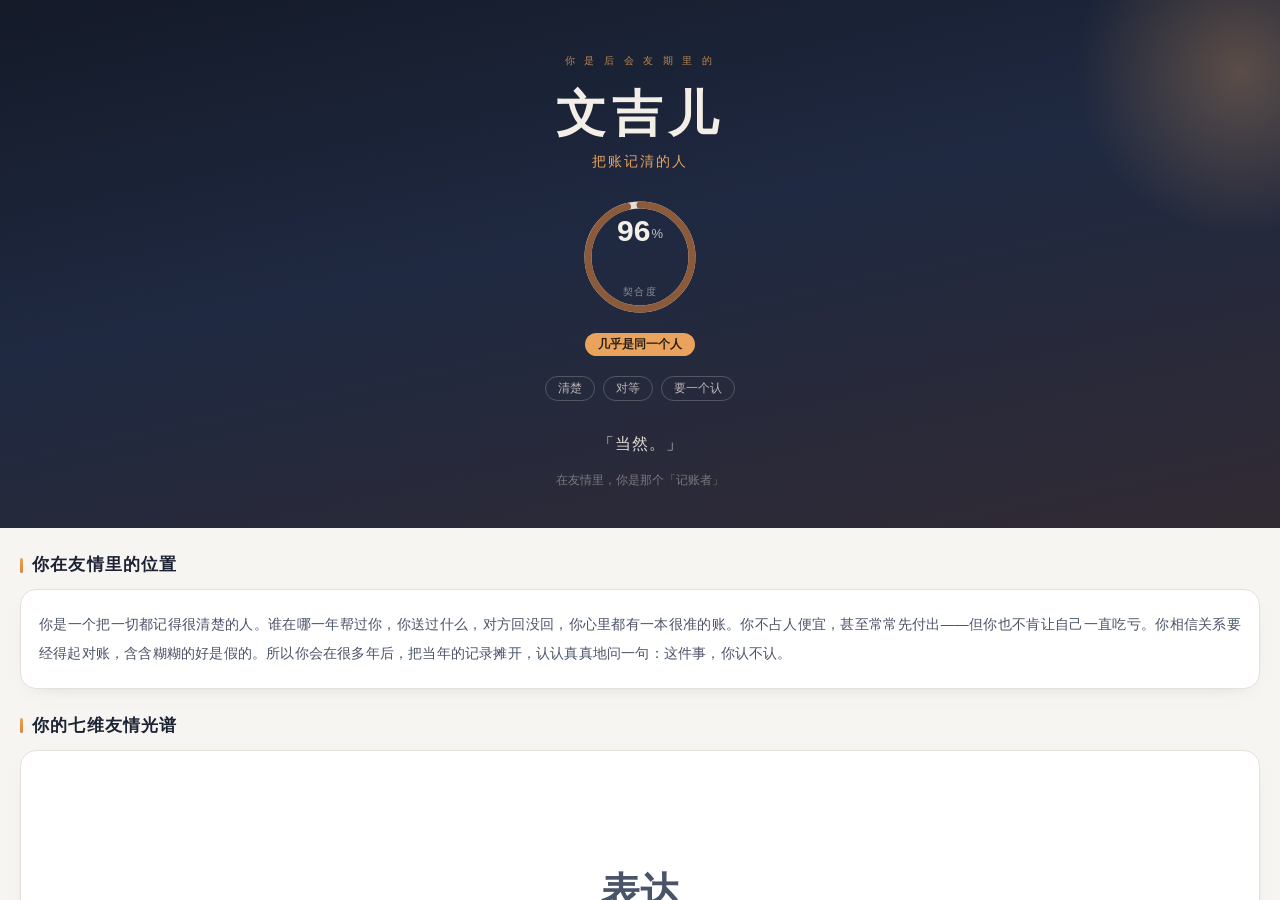
==== demo.html @ 3d7d04b7 "feat: 颜值测试系统首个版本 - 封面 / 上传（点击+拖拽）/ 扫描动画 / 结果页四段式 - 图片像素指纹做种子，同一张照片结果稳定、不同照片结果不同 - 总分 78-96 高情商分档 + 1" ====
<!DOCTYPE html>
<html lang="zh-CN">
<head>
<meta charset="UTF-8">
<meta name="viewport" content="width=device-width,initial-scale=1,maximum-scale=1,user-scalable=no,viewport-fit=cover">
<title>《后会友期》· 你是里面的谁</title>
<meta name="description" content="28 个关于友情的瞬间，测出你在《后会友期》里对应的是哪一个人。">
<link rel="stylesheet" href="style.css?v=20261108">
</head>
<body>

<!-- 封面 -->
<section class="page active" id="pg-cover">
  <div class="cover">
    <div class="cv-seal serif">友</div>

    <div class="cv-kicker">FRIEND · ARCHETYPE</div>

    <h1 class="cv-title serif">你是<br><span class="hl">后会友期</span><br>里的谁</h1>

    <p class="cv-sub">有些人不是突然走散的，<br>是同一件事，你们记住了两个版本。</p>

    <div class="cv-tags">
      <span>许飞</span><span>厉娜</span><span>马天宇</span><span>张萌</span>
      <span>王子璇</span><span>文吉儿</span><span>白小纯</span><span>青稚</span>
    </div>

    <div class="cv-meta">
      <span><b id="q-total-all">28</b> 道情境题</span>
      <i></i>
      <span><b>8</b> 种友情人格</span>
      <i></i>
      <span><b>6</b> 分钟</span>
    </div>

    <button class="btn-main cv-btn" id="btn-start">开 始 测 试</button>

    <p class="cv-privacy">🔒 全程本地运行，答案不上传任何服务器</p>
    <p class="cv-disc">娱乐向内容，人物印象仅基于节目公开播出的片段，不作为任何专业或医学结论</p>
  </div>
</section>

<!-- 答题 -->
<section class="page" id="pg-quiz">
  <div class="quiz">
    <div class="q-head">
      <div class="q-num"><span id="q-idx">01</span><span id="q-total">/ 28</span></div>
      <div class="q-track"><div class="q-bar" id="q-bar"></div></div>
    </div>
    <div class="q-body">
      <h2 class="q-text" id="q-text"></h2>
      <div class="q-opts" id="q-opts"></div>
    </div>
    <div class="q-foot">
      <button class="btn-back" id="btn-back">上一题</button>
    </div>
  </div>
</section>

<!-- 加载 -->
<section class="page" id="pg-loading">
  <div class="loading">
    <div class="ld-ring"><i></i><i></i><i></i></div>
    <div class="ld-step" id="ld-step">读取你的作答轨迹</div>
    <div class="ld-dots"><span class="ld-dot on"></span><span class="ld-dot"></span><span class="ld-dot"></span><span class="ld-dot"></span></div>
    <p class="ld-tip">正在把 28 个瞬间，拼成一个人</p>
  </div>
</section>

<!-- 结果 -->
<section class="page" id="pg-result">
  <div class="result-scroll" id="result-scroll"></div>
</section>

<script src="data-hhyq.js?v=20261108"></script>
<script src="app.js?v=20261108"></script>
<script>
/* demo 页：直接展示固定结果，用于生成素材 */
window.addEventListener('load',function(){ demoRender('wen'); });
</script>
</body>
</html>
---- style.css ----
/* ============================================================
   《后会友期》· 你是里面的谁    样式
   深夜公路 + 一盏暖灯
   ============================================================ */
:root{
  --ink:#1b2233;
  --ink2:#4a5468;
  --muted:#8b93a5;
  --line:#e6e1d8;
  --paper:#f7f5f2;
  --card:#ffffff;
  --amber:#e9a35c;
  --amber-d:#d4863b;
  --indigo:#2b3a5c;
  --serif:"Songti SC","STSong","Source Han Serif SC","SimSun",serif;
}
*{margin:0;padding:0;box-sizing:border-box;-webkit-tap-highlight-color:transparent}
html,body{height:100%}
body{
  font-family:-apple-system,BlinkMacSystemFont,"PingFang SC","Hiragino Sans GB","Microsoft YaHei",sans-serif;
  background:var(--paper);color:var(--ink);
  -webkit-font-smoothing:antialiased;
  overscroll-behavior:none;
}

/* ---------------- 分页 ---------------- */
.page{position:fixed;inset:0;display:none;overflow-y:auto;-webkit-overflow-scrolling:touch}
.page.active{display:block}

/* ================= 封面（纸感米白 · 赭红点缀） ================= */
.cover{
  position:relative;min-height:100%;
  background:#F4F1E8;color:#23201A;
  padding:calc(env(safe-area-inset-top) + 54px) 30px calc(env(safe-area-inset-bottom) + 34px);
  display:flex;flex-direction:column;align-items:center;justify-content:center;
  text-align:center;overflow:hidden;
}
.cv-seal{
  width:56px;height:56px;flex:none;margin-top:auto;margin-bottom:24px;
  border:1.5px solid #23201A;border-radius:50%;
  display:flex;align-items:center;justify-content:center;
  font-size:25px;line-height:1;color:#23201A;letter-spacing:0;
}
.cv-kicker{
  display:inline-flex;align-items:center;gap:12px;
  font-size:10px;letter-spacing:.32em;color:#8B8578;
  margin-bottom:20px;font-weight:500;
}
.cv-kicker:before,.cv-kicker:after{content:"";width:24px;height:1px;background:#DCD3BE}
.cv-title{
  font-family:var(--serif);font-size:44px;line-height:1.42;font-weight:700;
  letter-spacing:6px;color:#23201A;margin-bottom:18px;
}
.cv-title .hl{color:#B5543B;letter-spacing:6px}
.cv-sub{
  font-size:14px;line-height:2.05;color:#5A5348;letter-spacing:.3px;
  margin-bottom:26px;
}
.cv-tags{display:flex;flex-wrap:wrap;justify-content:center;gap:7px;margin-bottom:26px}
.cv-tags span{
  font-size:11.5px;line-height:1;padding:6px 11px;border-radius:999px;
  background:#FBF9F3;border:1px solid #DED6C2;color:#4A443A;
}
.cv-meta{
  display:flex;align-items:center;justify-content:center;gap:10px;
  font-size:11.5px;color:#8B8578;margin-bottom:30px;
}
.cv-meta b{font-family:var(--serif);font-size:16px;font-weight:700;color:#23201A;margin-right:2px}
.cv-meta i{width:1px;height:11px;background:#DED6C2}
.btn-main{
  position:relative;z-index:2;
  width:100%;border:none;border-radius:14px;
  background:linear-gradient(100deg,#e9a35c,#d4863b);
  color:#231a12;font-size:16px;font-weight:700;letter-spacing:.16em;
  padding:17px 0;cursor:pointer;
  box-shadow:0 12px 30px -12px rgba(212,134,59,.75);
  transition:transform .18s ease,box-shadow .18s ease;
}
.btn-main:active{transform:scale(.985);box-shadow:0 6px 18px -10px rgba(212,134,59,.8)}
.cover .btn-main{
  max-width:300px;margin:0 auto;border-radius:999px;
  background:#23201A;color:#F4F1E8;letter-spacing:6px;
  box-shadow:none;
}
.cover .btn-main:active{background:#3a332a}
.cv-btn{margin-bottom:16px}
.cv-privacy{
  font-size:11px;line-height:1.7;color:#9A9384;margin-bottom:6px;
}
.cv-disc{
  font-size:10.5px;line-height:1.7;color:#B4AD9C;
  margin-bottom:auto;padding:0 6px;
}

/* ================= 答题 ================= */
.quiz{
  min-height:100%;display:flex;flex-direction:column;
  padding:calc(env(safe-area-inset-top) + 26px) 24px calc(env(safe-area-inset-bottom) + 20px);
  background:var(--paper);
}
.q-head{flex-shrink:0}
.q-num{display:flex;align-items:baseline;gap:5px;margin-bottom:12px}
#q-idx{font-family:var(--serif);font-size:30px;font-weight:700;color:var(--ink);letter-spacing:1px}
#q-total{font-size:13px;color:var(--muted)}
.q-track{height:3px;background:#e8e4dc;border-radius:999px;overflow:hidden}
.q-bar{height:100%;width:0;border-radius:999px;background:linear-gradient(90deg,#e9a35c,#d4863b);transition:width .35s ease}
.q-body{flex:1;display:flex;flex-direction:column;justify-content:center;padding:34px 0 10px}
.q-text{
  font-family:var(--serif);font-size:22px;line-height:1.72;font-weight:600;
  color:var(--ink);letter-spacing:.6px;margin-bottom:30px;
}
.q-opts{display:flex;flex-direction:column;gap:11px}
.opt{
  display:flex;align-items:flex-start;gap:12px;
  width:100%;text-align:left;cursor:pointer;
  background:#fff;border:1px solid var(--line);border-radius:13px;
  padding:15px 15px 15px 14px;
  font-family:inherit;font-size:14px;line-height:1.75;color:var(--ink2);
  transition:all .18s ease;
}
.opt .ok{
  flex-shrink:0;width:22px;height:22px;border-radius:7px;
  background:#f1ede6;color:var(--muted);
  font-size:11.5px;font-weight:700;line-height:22px;text-align:center;
  transition:all .18s ease;margin-top:1px;
}
.opt .ot{flex:1;padding-top:1px}
.opt:active{transform:scale(.99)}
.opt.on{border-color:var(--amber);background:#fffaf3;box-shadow:0 8px 22px -14px rgba(212,134,59,.8)}
.opt.on .ok{background:var(--amber);color:#fff}
.opt.on .ot{color:var(--ink);font-weight:500}
.q-foot{flex-shrink:0;padding-top:14px;text-align:center}
.btn-back{
  background:none;border:none;font-family:inherit;
  font-size:12.5px;color:var(--muted);padding:10px 20px;cursor:pointer;
}

/* ================= 加载 ================= */
.loading{
  min-height:100%;display:flex;flex-direction:column;align-items:center;justify-content:center;
  background:linear-gradient(168deg,#141a28,#1e2840 55%,#2e2630);
  padding:40px;
}
.ld-ring{position:relative;width:74px;height:74px;margin-bottom:42px}
.ld-ring i{
  position:absolute;inset:0;border-radius:50%;
  border:1.5px solid rgba(233,163,92,.28);
  animation:ldp 2.4s ease-out infinite;
}
.ld-ring i:nth-child(2){animation-delay:.8s}
.ld-ring i:nth-child(3){animation-delay:1.6s}
@keyframes ldp{
  0%{transform:scale(.34);opacity:0}
  30%{opacity:1}
  100%{transform:scale(1.15);opacity:0}
}
.ld-step{
  font-family:var(--serif);font-size:16px;color:#f4efe6;letter-spacing:2.5px;
  min-height:24px;transition:opacity .3s;
}
.ld-dots{display:flex;gap:7px;margin-top:22px}
.ld-dot{width:5px;height:5px;border-radius:50%;background:rgba(244,239,230,.2);transition:all .35s}
.ld-dot.on{background:var(--amber);box-shadow:0 0 8px rgba(233,163,92,.8)}
.ld-tip{margin-top:34px;font-size:11.5px;color:rgba(244,239,230,.34);letter-spacing:.6px}

/* ================= 结果 ================= */
#pg-result{overflow:hidden}
.result-scroll{
  position:absolute;inset:0;overflow-y:auto;-webkit-overflow-scrolling:touch;
  background:var(--paper);
  padding:0 0 calc(env(safe-area-inset-bottom) + 34px);
}
.fade-enter{opacity:0;transform:translateY(14px);animation:fe .62s cubic-bezier(.2,.8,.25,1) forwards}
@keyframes fe{to{opacity:1;transform:none}}

/* hero */
.hero{
  position:relative;padding:calc(env(safe-area-inset-top) + 54px) 26px 40px;
  background:linear-gradient(168deg,#141a28 0%,#1f2941 46%,#312a33 100%);
  text-align:center;overflow:hidden;
}
.hero::before{
  content:"";position:absolute;width:340px;height:340px;border-radius:50%;
  right:-130px;top:-100px;
  background:radial-gradient(circle,rgba(233,163,92,.3),transparent 68%);
}
.hero-eyebrow{
  position:relative;font-size:10px;letter-spacing:.34em;color:rgba(233,163,92,.78);
  margin-bottom:16px;
}
.hero-name{
  position:relative;font-family:var(--serif);font-size:50px;font-weight:700;
  color:#f4efe6;letter-spacing:6px;line-height:1.2;
}
.hero-nick{
  position:relative;margin-top:9px;font-size:14px;letter-spacing:2px;
  color:var(--amber);
}
.hero-ring{position:relative;width:120px;height:120px;margin:26px auto 0}
.hero-ring svg{width:100%;height:100%;display:block}
.hero-ring-txt{
  position:absolute;inset:0;display:flex;align-items:center;justify-content:center;
  flex-wrap:wrap;color:#f4efe6;
}
.hero-ring-txt b{font-size:30px;font-weight:700;line-height:1}
.hero-ring-txt span{font-size:13px;margin-top:6px;margin-left:1px;opacity:.75}
.hero-ring-txt i{
  width:100%;text-align:center;font-style:normal;
  font-size:9.5px;color:rgba(244,239,230,.5);letter-spacing:.16em;margin-top:3px;
}
.hero-tag{
  position:relative;display:inline-block;margin-top:16px;
  font-size:11.5px;color:#2a2018;font-weight:600;
  background:var(--amber);border-radius:999px;padding:4px 13px;
}
.hero-tags{
  position:relative;display:flex;justify-content:center;gap:8px;margin-top:20px;flex-wrap:wrap;
}
.hero-tags .tg{
  font-size:11.5px;color:rgba(244,239,230,.72);
  border:1px solid rgba(244,239,230,.22);border-radius:999px;padding:4px 12px;
}
.hero-line{
  position:relative;margin-top:28px;font-family:var(--serif);
  font-size:16px;line-height:1.9;color:rgba(244,239,230,.9);letter-spacing:1px;
}
.hero-role{
  position:relative;margin-top:14px;font-size:11.5px;color:rgba(244,239,230,.4);
}

/* 通用板块 */
.sec{padding:0 20px;margin-top:26px}
.sec-h{
  display:flex;align-items:center;gap:9px;
  font-family:var(--serif);font-size:16.5px;font-weight:700;color:var(--ink);
  letter-spacing:1.2px;margin-bottom:13px;
}
.sec-h i{
  display:block;width:3px;height:15px;border-radius:2px;
  background:linear-gradient(180deg,var(--amber),var(--amber-d));
}
.card{
  background:var(--card);border:1px solid var(--line);border-radius:16px;
  padding:20px 18px;
  box-shadow:0 6px 20px -18px rgba(27,34,51,.5);
}
.para{font-size:14px;line-height:2.05;color:var(--ink2);text-align:justify;letter-spacing:.2px}
.card .para + .para{margin-top:12px}
.note{
  margin-top:14px;padding-top:13px;border-top:1px dashed var(--line);
  font-size:11.5px;line-height:1.85;color:var(--muted);
}

/* 雷达 */
.radar{width:100%;height:auto;display:block;margin:-4px 0 2px}
.top3{display:flex;flex-direction:column;gap:12px;margin-top:6px}
.t3-h{display:flex;justify-content:space-between;align-items:baseline;margin-bottom:6px}
.t3n{font-size:12.5px;font-weight:600;color:var(--ink2)}
.t3v{font-size:12px;font-weight:700;color:var(--amber-d)}
.t3-bar{height:6px;background:#f0ece4;border-radius:999px;overflow:hidden}
.t3-bar i{display:block;height:100%;border-radius:999px;background:linear-gradient(90deg,#f0bd84,#d4863b)}

/* 逐维 */
.dim-row{padding:16px 0;border-bottom:1px dashed var(--line)}
.dim-row:first-child{padding-top:2px}
.dim-row:last-child{border-bottom:none;padding-bottom:2px}
.dim-head{display:flex;justify-content:space-between;align-items:center;margin-bottom:8px}
.dim-name{
  font-size:14px;font-weight:700;color:var(--ink);
  padding-left:9px;border-left:3px solid var(--amber);
}
.dim-val{font-size:12.5px;font-weight:700;color:var(--amber-d)}
.dim-bar{height:5px;background:#f2eee7;border-radius:999px;overflow:hidden;margin-bottom:11px}
.dim-bar i{display:block;height:100%;border-radius:999px;background:linear-gradient(90deg,#ecd0ab,#c9a06a)}
.dim-txt{font-size:13px;line-height:1.95;color:var(--ink2);text-align:justify}

/* 名场面 */
.scene-card{position:relative;padding-top:30px}
.scene-mark{
  position:absolute;top:2px;left:14px;
  font-family:var(--serif);font-size:56px;line-height:1;
  color:rgba(212,134,59,.16);
}

/* 亮面暗面 */
.ls-label{
  display:inline-block;font-size:11.5px;font-weight:700;letter-spacing:1px;
  padding:3px 10px;border-radius:6px;margin-bottom:9px;
}
.ls-label.good{background:#eef6f1;color:#3f7a5f}
.ls-label.warn{background:#fdf1ec;color:#b8613f}
.ls-label.warn{margin-top:18px}
.ls-label + .para{margin-top:0}

/* 人物卡 */
.who-row{display:flex;align-items:center;gap:12px;margin-bottom:14px}
.who-ava{
  width:44px;height:44px;border-radius:14px;flex-shrink:0;
  color:#fff;font-family:var(--serif);font-size:19px;font-weight:700;
  display:flex;align-items:center;justify-content:center;
  box-shadow:0 8px 18px -12px rgba(27,34,51,.9);
}
.who-name{font-size:14.5px;font-weight:700;color:var(--ink);margin-bottom:3px}
.who-sub{font-size:11.5px;color:var(--muted)}

/* 建议 */
.adv{display:flex;gap:11px;padding:13px 0;border-bottom:1px dashed var(--line)}
.adv:first-child{padding-top:0}
.adv:last-child{border-bottom:none;padding-bottom:0}
.adv b{
  flex-shrink:0;width:20px;height:20px;border-radius:50%;
  background:#fdf3e6;color:var(--amber-d);
  font-size:11px;font-weight:700;line-height:20px;text-align:center;margin-top:2px;
}
.adv span{font-size:13.5px;line-height:1.9;color:var(--ink2)}

/* 副人格 */
.sub-row{display:flex;flex-wrap:wrap;gap:8px;margin-bottom:12px}
.sub-chip{
  font-size:12px;font-weight:600;padding:5px 12px;
  border:1px solid var(--line);border-radius:999px;
}

/* 分享 */
.share-box{
  margin:32px 20px 0;padding:24px 20px;
  background:linear-gradient(160deg,#1e2840,#2b3247 60%,#3a2d33);
  border-radius:18px;text-align:center;position:relative;overflow:hidden;
}
.share-box::before{
  content:"";position:absolute;width:220px;height:220px;border-radius:50%;
  right:-90px;top:-90px;
  background:radial-gradient(circle,rgba(233,163,92,.22),transparent 70%);
}
.sb-title{
  position:relative;font-size:10px;letter-spacing:.3em;
  color:rgba(233,163,92,.8);margin-bottom:14px;
}
.sb-text{
  position:relative;font-family:var(--serif);font-size:14.5px;line-height:2;
  color:rgba(244,239,230,.92);
}
.sb-tip{
  position:relative;margin-top:14px;font-size:11px;color:rgba(244,239,230,.38);
}
.sb-btns{position:relative;display:flex;gap:10px;margin-top:22px}
.sb-btns .btn-main{font-size:14px;padding:14px 0;letter-spacing:.1em}
.btn-ghost{
  flex:0 0 40%;background:transparent;border:1px solid rgba(244,239,230,.24);
  border-radius:14px;color:rgba(244,239,230,.72);
  font-family:inherit;font-size:14px;cursor:pointer;padding:14px 0;
  transition:all .18s;
}
.btn-ghost:active{background:rgba(244,239,230,.07)}

/* 声明 */
.disc{
  margin:22px 26px 0;padding-top:18px;border-top:1px solid var(--line);
  font-size:10.5px;line-height:1.95;color:#a6acb8;text-align:center;
}

@media (max-width:360px){
  .cv-title{font-size:38px;letter-spacing:4px}
  .cv-title .hl{letter-spacing:4px}
  .cv-tags span{padding:5px 9px;font-size:11px}
  .hero-name{font-size:42px}
  .q-text{font-size:20px}
}
@media (max-height:700px){
  .cover{padding-top:calc(env(safe-area-inset-top) + 34px);padding-bottom:calc(env(safe-area-inset-bottom) + 24px)}
  .cv-seal{width:48px;height:48px;font-size:21px;margin-bottom:14px}
  .cv-kicker{margin-bottom:12px}
  .cv-title{font-size:38px;margin-bottom:12px}
  .cv-sub{margin-bottom:16px;font-size:13.5px}
  .cv-tags{margin-bottom:14px}
  .cv-meta{margin-bottom:18px}
}
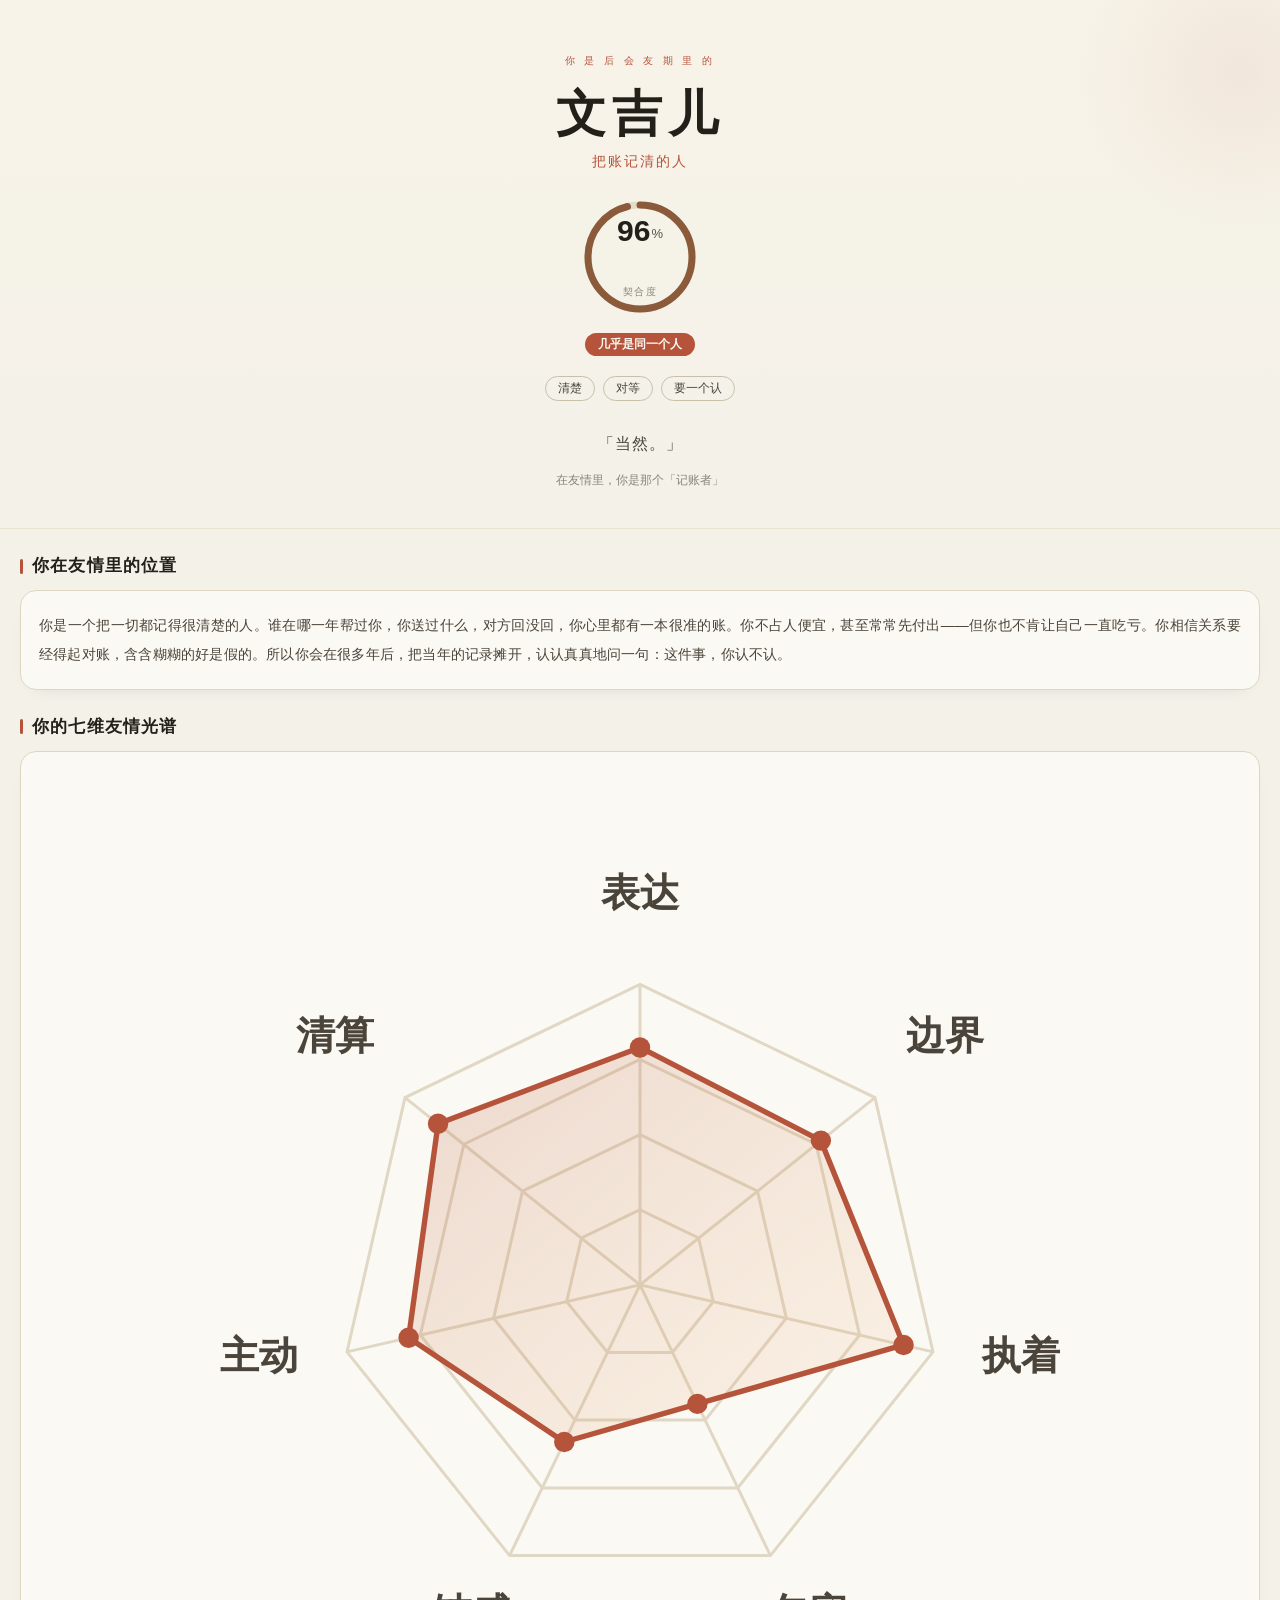
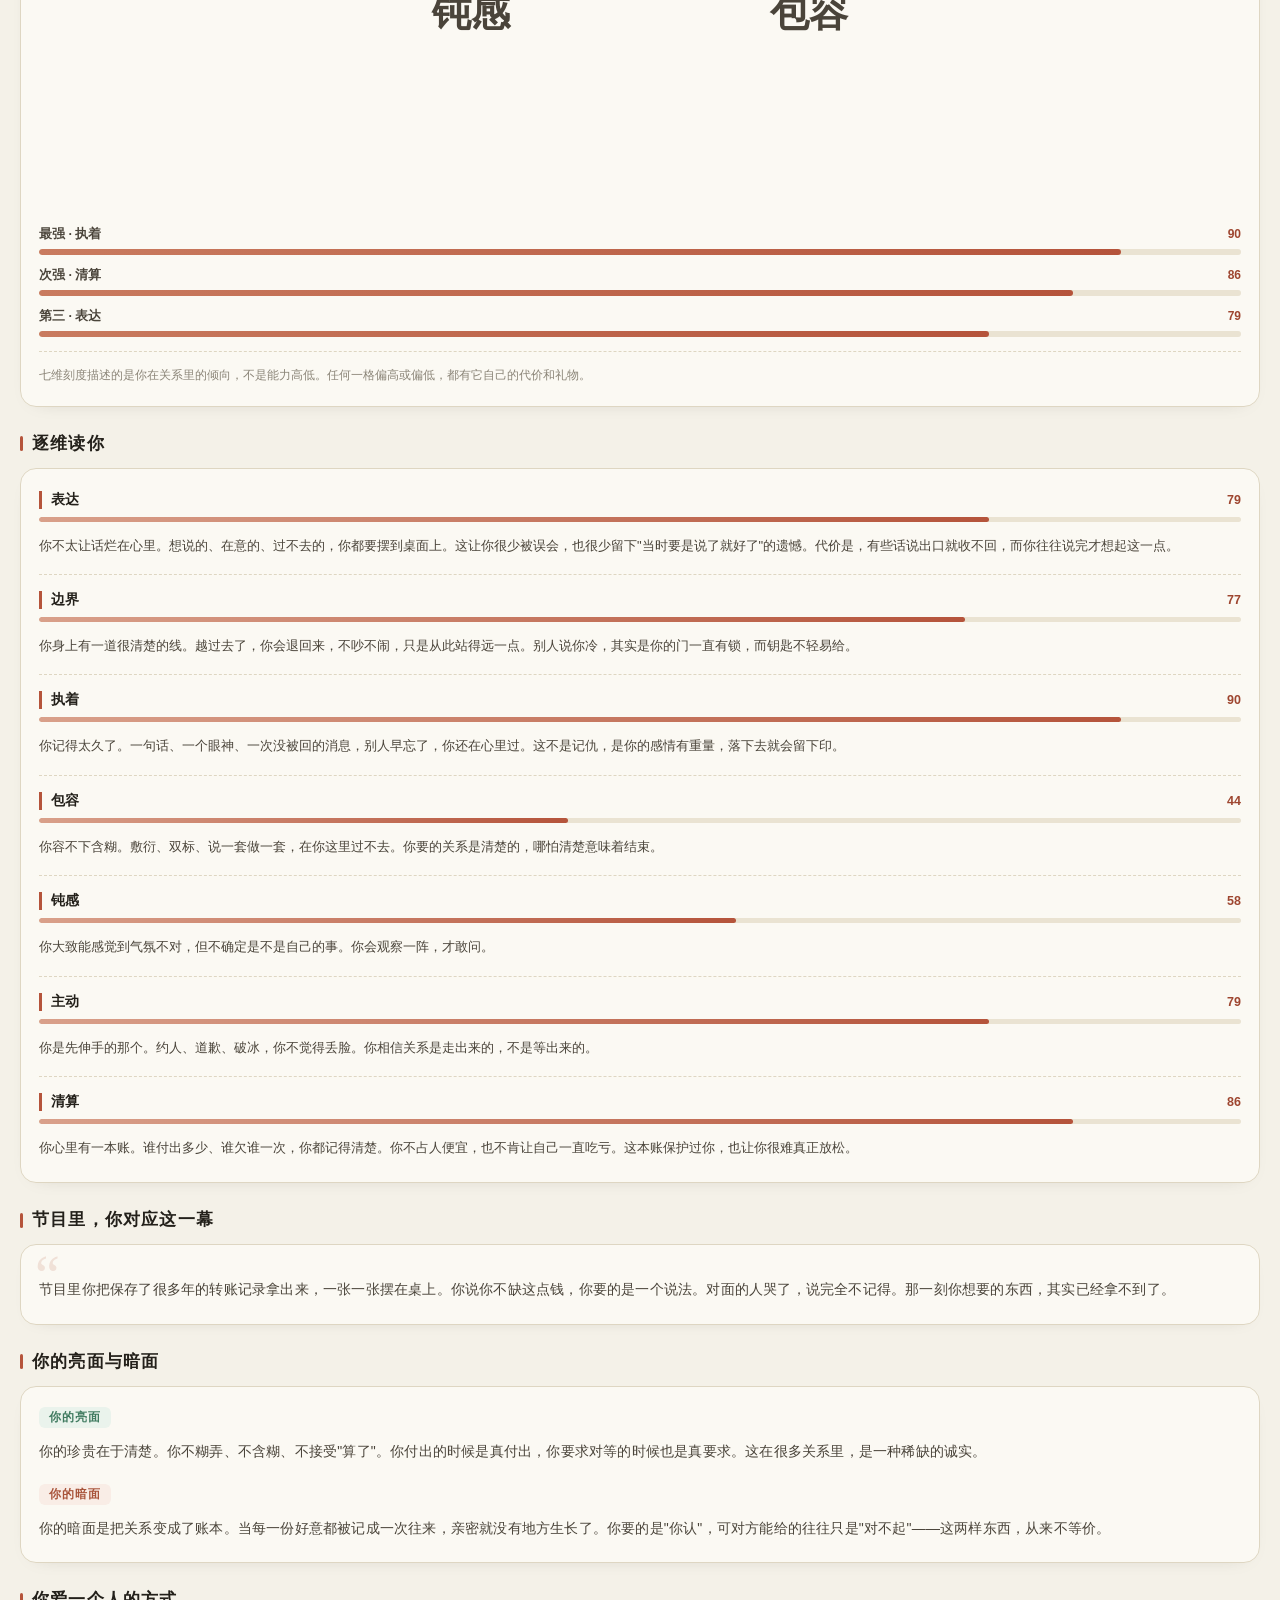
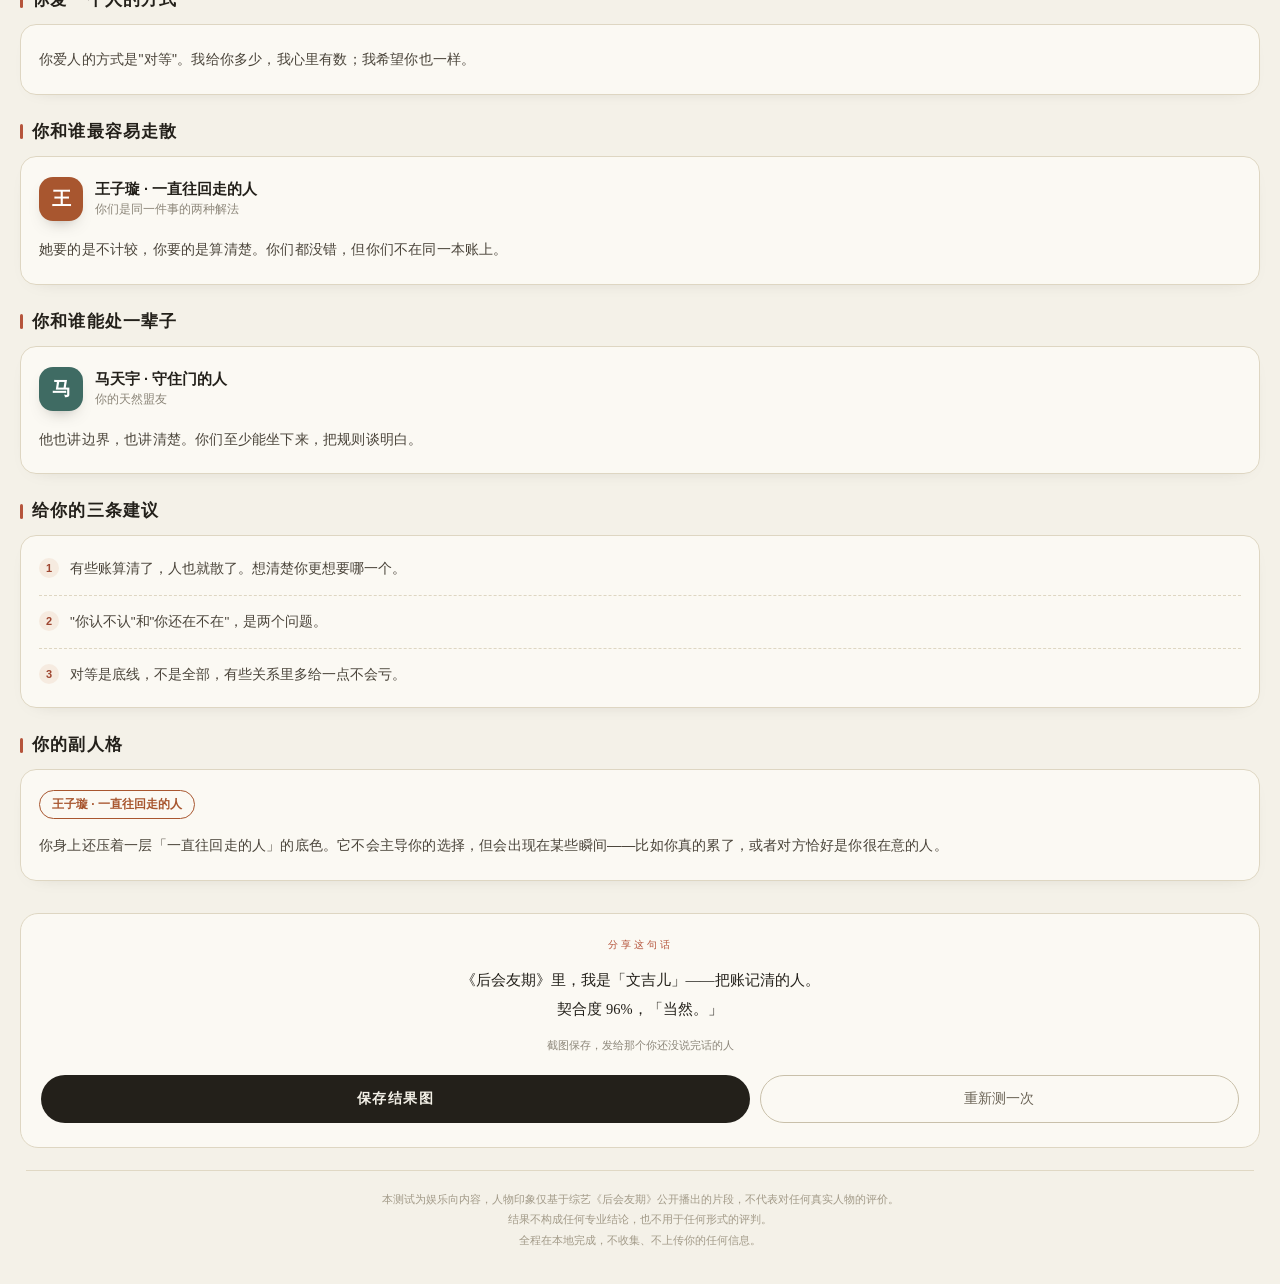
==== commit ddf818ff: "feat: 颜值测试系统首个版本 - 封面 / 上传（点击+拖拽）/ 扫描动画 / 结果页四段式 - 图片像素指纹做种子，同一张照片结果稳定、不同照片结果不同 - 总分 78-96 高情商分档 + 1" ====
--- a/demo.html
+++ b/demo.html
@@ -1,82 +1,82 @@
-<!DOCTYPE html>
-<html lang="zh-CN">
-<head>
-<meta charset="UTF-8">
-<meta name="viewport" content="width=device-width,initial-scale=1,maximum-scale=1,user-scalable=no,viewport-fit=cover">
-<title>《后会友期》· 你是里面的谁</title>
-<meta name="description" content="28 个关于友情的瞬间，测出你在《后会友期》里对应的是哪一个人。">
-<link rel="stylesheet" href="style.css?v=20261108">
-</head>
-<body>
-
-<!-- 封面 -->
-<section class="page active" id="pg-cover">
-  <div class="cover">
-    <div class="cv-seal serif">友</div>
-
-    <div class="cv-kicker">FRIEND · ARCHETYPE</div>
-
-    <h1 class="cv-title serif">你是<br><span class="hl">后会友期</span><br>里的谁</h1>
-
-    <p class="cv-sub">有些人不是突然走散的，<br>是同一件事，你们记住了两个版本。</p>
-
-    <div class="cv-tags">
-      <span>许飞</span><span>厉娜</span><span>马天宇</span><span>张萌</span>
-      <span>王子璇</span><span>文吉儿</span><span>白小纯</span><span>青稚</span>
-    </div>
-
-    <div class="cv-meta">
-      <span><b id="q-total-all">28</b> 道情境题</span>
-      <i></i>
-      <span><b>8</b> 种友情人格</span>
-      <i></i>
-      <span><b>6</b> 分钟</span>
-    </div>
-
-    <button class="btn-main cv-btn" id="btn-start">开 始 测 试</button>
-
-    <p class="cv-privacy">🔒 全程本地运行，答案不上传任何服务器</p>
-    <p class="cv-disc">娱乐向内容，人物印象仅基于节目公开播出的片段，不作为任何专业或医学结论</p>
-  </div>
-</section>
-
-<!-- 答题 -->
-<section class="page" id="pg-quiz">
-  <div class="quiz">
-    <div class="q-head">
-      <div class="q-num"><span id="q-idx">01</span><span id="q-total">/ 28</span></div>
-      <div class="q-track"><div class="q-bar" id="q-bar"></div></div>
-    </div>
-    <div class="q-body">
-      <h2 class="q-text" id="q-text"></h2>
-      <div class="q-opts" id="q-opts"></div>
-    </div>
-    <div class="q-foot">
-      <button class="btn-back" id="btn-back">上一题</button>
-    </div>
-  </div>
-</section>
-
-<!-- 加载 -->
-<section class="page" id="pg-loading">
-  <div class="loading">
-    <div class="ld-ring"><i></i><i></i><i></i></div>
-    <div class="ld-step" id="ld-step">读取你的作答轨迹</div>
-    <div class="ld-dots"><span class="ld-dot on"></span><span class="ld-dot"></span><span class="ld-dot"></span><span class="ld-dot"></span></div>
-    <p class="ld-tip">正在把 28 个瞬间，拼成一个人</p>
-  </div>
-</section>
-
-<!-- 结果 -->
-<section class="page" id="pg-result">
-  <div class="result-scroll" id="result-scroll"></div>
-</section>
-
-<script src="data-hhyq.js?v=20261108"></script>
-<script src="app.js?v=20261108"></script>
-<script>
-/* demo 页：直接展示固定结果，用于生成素材 */
-window.addEventListener('load',function(){ demoRender('wen'); });
-</script>
-</body>
-</html>
+<!DOCTYPE html>
+<html lang="zh-CN">
+<head>
+<meta charset="UTF-8">
+<meta name="viewport" content="width=device-width,initial-scale=1,maximum-scale=1,user-scalable=no,viewport-fit=cover">
+<title>《后会友期》· 你是里面的谁</title>
+<meta name="description" content="28 个关于友情的瞬间，测出你在《后会友期》里对应的是哪一个人。">
+<link rel="stylesheet" href="style.css?v=20261108b">
+</head>
+<body>
+
+<!-- 封面 -->
+<section class="page active" id="pg-cover">
+  <div class="cover">
+    <div class="cv-seal serif">友</div>
+
+    <div class="cv-kicker">FRIEND · ARCHETYPE</div>
+
+    <h1 class="cv-title serif">你是<br><span class="hl">后会友期</span><br>里的谁</h1>
+
+    <p class="cv-sub">有些人不是突然走散的，<br>是同一件事，你们记住了两个版本。</p>
+
+    <div class="cv-tags">
+      <div class="cv-row"><span>许飞</span><span>厉娜</span><span>马天宇</span><span>张萌</span></div>
+      <div class="cv-row"><span>王子璇</span><span>文吉儿</span><span>白小纯</span><span>青稚</span></div>
+    </div>
+
+    <div class="cv-meta">
+      <span><b id="q-total-all">28</b> 道情境题</span>
+      <i></i>
+      <span><b>8</b> 种友情人格</span>
+      <i></i>
+      <span><b>6</b> 分钟</span>
+    </div>
+
+    <button class="btn-main cv-btn" id="btn-start">开 始 测 试</button>
+
+    <p class="cv-privacy">🔒 全程本地运行，答案不上传任何服务器</p>
+    <p class="cv-disc">娱乐向内容，人物印象仅基于节目公开播出的片段，不作为任何专业或医学结论</p>
+  </div>
+</section>
+
+<!-- 答题 -->
+<section class="page" id="pg-quiz">
+  <div class="quiz">
+    <div class="q-head">
+      <div class="q-num"><span id="q-idx">01</span><span id="q-total">/ 28</span></div>
+      <div class="q-track"><div class="q-bar" id="q-bar"></div></div>
+    </div>
+    <div class="q-body">
+      <h2 class="q-text" id="q-text"></h2>
+      <div class="q-opts" id="q-opts"></div>
+    </div>
+    <div class="q-foot">
+      <button class="btn-back" id="btn-back">上一题</button>
+    </div>
+  </div>
+</section>
+
+<!-- 加载 -->
+<section class="page" id="pg-loading">
+  <div class="loading">
+    <div class="ld-ring"><i></i><i></i><i></i></div>
+    <div class="ld-step" id="ld-step">读取你的作答轨迹</div>
+    <div class="ld-dots"><span class="ld-dot on"></span><span class="ld-dot"></span><span class="ld-dot"></span><span class="ld-dot"></span></div>
+    <p class="ld-tip">正在把 28 个瞬间，拼成一个人</p>
+  </div>
+</section>
+
+<!-- 结果 -->
+<section class="page" id="pg-result">
+  <div class="result-scroll" id="result-scroll"></div>
+</section>
+
+<script src="data-hhyq.js?v=20261108b"></script>
+<script src="app.js?v=20261108b"></script>
+<script>
+/* demo 页：直接展示固定结果，用于生成素材 */
+window.addEventListener('load',function(){ demoRender('wen'); });
+</script>
+</body>
+</html>
--- a/style.css
+++ b/style.css
@@ -1,35 +1,34 @@
 /* ============================================================
    《后会友期》· 你是里面的谁    样式
-   深夜公路 + 一盏暖灯
+   纸感米白 + 赭红（存在主义同款风格）
    ============================================================ */
 :root{
-  --ink:#1b2233;
-  --ink2:#4a5468;
-  --muted:#8b93a5;
-  --line:#e6e1d8;
-  --paper:#f7f5f2;
-  --card:#ffffff;
-  --amber:#e9a35c;
-  --amber-d:#d4863b;
-  --indigo:#2b3a5c;
+  --ink:#23201A;
+  --ink2:#4A443A;
+  --muted:#8B8578;
+  --line:#DED6C2;
+  --paper:#F4F1E8;
+  --card:#FBF9F3;
+  --red:#B5543B;
+  --red-d:#9E4630;
   --serif:"Songti SC","STSong","Source Han Serif SC","SimSun",serif;
 }
 *{margin:0;padding:0;box-sizing:border-box;-webkit-tap-highlight-color:transparent}
-html,body{height:100%}
 body{
   font-family:-apple-system,BlinkMacSystemFont,"PingFang SC","Hiragino Sans GB","Microsoft YaHei",sans-serif;
   background:var(--paper);color:var(--ink);
   -webkit-font-smoothing:antialiased;
   overscroll-behavior:none;
 }
-
-/* ---------------- 分页 ---------------- */
-.page{position:fixed;inset:0;display:none;overflow-y:auto;-webkit-overflow-scrolling:touch}
+.serif{font-family:var(--serif)}
+
+/* ---------------- 分页（普通文档流，body 原生滚动） ---------------- */
+.page{display:none}
 .page.active{display:block}
 
 /* ================= 封面（纸感米白 · 赭红点缀） ================= */
 .cover{
-  position:relative;min-height:100%;
+  position:relative;min-height:100vh;
   background:#F4F1E8;color:#23201A;
   padding:calc(env(safe-area-inset-top) + 54px) 30px calc(env(safe-area-inset-bottom) + 34px);
   display:flex;flex-direction:column;align-items:center;justify-content:center;
@@ -56,7 +55,8 @@
   font-size:14px;line-height:2.05;color:#5A5348;letter-spacing:.3px;
   margin-bottom:26px;
 }
-.cv-tags{display:flex;flex-wrap:wrap;justify-content:center;gap:7px;margin-bottom:26px}
+.cv-tags{display:flex;flex-direction:column;gap:7px;margin-bottom:26px}
+.cv-row{display:flex;justify-content:center;gap:7px}
 .cv-tags span{
   font-size:11.5px;line-height:1;padding:6px 11px;border-radius:999px;
   background:#FBF9F3;border:1px solid #DED6C2;color:#4A443A;
@@ -69,20 +69,14 @@
 .cv-meta i{width:1px;height:11px;background:#DED6C2}
 .btn-main{
   position:relative;z-index:2;
-  width:100%;border:none;border-radius:14px;
-  background:linear-gradient(100deg,#e9a35c,#d4863b);
-  color:#231a12;font-size:16px;font-weight:700;letter-spacing:.16em;
-  padding:17px 0;cursor:pointer;
-  box-shadow:0 12px 30px -12px rgba(212,134,59,.75);
-  transition:transform .18s ease,box-shadow .18s ease;
-}
-.btn-main:active{transform:scale(.985);box-shadow:0 6px 18px -10px rgba(212,134,59,.8)}
-.cover .btn-main{
-  max-width:300px;margin:0 auto;border-radius:999px;
-  background:#23201A;color:#F4F1E8;letter-spacing:6px;
-  box-shadow:none;
-}
-.cover .btn-main:active{background:#3a332a}
+  width:100%;border:none;border-radius:999px;
+  background:#23201A;color:#F4F1E8;
+  font-size:15.5px;font-weight:600;letter-spacing:6px;
+  padding:16px 0;cursor:pointer;
+  transition:transform .18s ease,background .18s ease;
+}
+.btn-main:active{transform:scale(.985);background:#3a332a}
+.cover .btn-main{max-width:300px;margin:0 auto}
 .cv-btn{margin-bottom:16px}
 .cv-privacy{
   font-size:11px;line-height:1.7;color:#9A9384;margin-bottom:6px;
@@ -94,7 +88,7 @@
 
 /* ================= 答题 ================= */
 .quiz{
-  min-height:100%;display:flex;flex-direction:column;
+  min-height:100vh;display:flex;flex-direction:column;
   padding:calc(env(safe-area-inset-top) + 26px) 24px calc(env(safe-area-inset-bottom) + 20px);
   background:var(--paper);
 }
@@ -102,8 +96,8 @@
 .q-num{display:flex;align-items:baseline;gap:5px;margin-bottom:12px}
 #q-idx{font-family:var(--serif);font-size:30px;font-weight:700;color:var(--ink);letter-spacing:1px}
 #q-total{font-size:13px;color:var(--muted)}
-.q-track{height:3px;background:#e8e4dc;border-radius:999px;overflow:hidden}
-.q-bar{height:100%;width:0;border-radius:999px;background:linear-gradient(90deg,#e9a35c,#d4863b);transition:width .35s ease}
+.q-track{height:3px;background:#E5DEC9;border-radius:999px;overflow:hidden}
+.q-bar{height:100%;width:0;border-radius:999px;background:linear-gradient(90deg,#C97B5F,#B5543B);transition:width .35s ease}
 .q-body{flex:1;display:flex;flex-direction:column;justify-content:center;padding:34px 0 10px}
 .q-text{
   font-family:var(--serif);font-size:22px;line-height:1.72;font-weight:600;
@@ -113,21 +107,21 @@
 .opt{
   display:flex;align-items:flex-start;gap:12px;
   width:100%;text-align:left;cursor:pointer;
-  background:#fff;border:1px solid var(--line);border-radius:13px;
+  background:var(--card);border:1px solid var(--line);border-radius:13px;
   padding:15px 15px 15px 14px;
   font-family:inherit;font-size:14px;line-height:1.75;color:var(--ink2);
   transition:all .18s ease;
 }
 .opt .ok{
   flex-shrink:0;width:22px;height:22px;border-radius:7px;
-  background:#f1ede6;color:var(--muted);
+  background:#EFE9DA;color:var(--muted);
   font-size:11.5px;font-weight:700;line-height:22px;text-align:center;
   transition:all .18s ease;margin-top:1px;
 }
 .opt .ot{flex:1;padding-top:1px}
 .opt:active{transform:scale(.99)}
-.opt.on{border-color:var(--amber);background:#fffaf3;box-shadow:0 8px 22px -14px rgba(212,134,59,.8)}
-.opt.on .ok{background:var(--amber);color:#fff}
+.opt.on{border-color:var(--red);background:#FBF2EC;box-shadow:0 8px 22px -14px rgba(181,84,59,.55)}
+.opt.on .ok{background:var(--red);color:#fff}
 .opt.on .ot{color:var(--ink);font-weight:500}
 .q-foot{flex-shrink:0;padding-top:14px;text-align:center}
 .btn-back{
@@ -137,14 +131,14 @@
 
 /* ================= 加载 ================= */
 .loading{
-  min-height:100%;display:flex;flex-direction:column;align-items:center;justify-content:center;
-  background:linear-gradient(168deg,#141a28,#1e2840 55%,#2e2630);
+  min-height:100vh;display:flex;flex-direction:column;align-items:center;justify-content:center;
+  background:var(--paper);
   padding:40px;
 }
 .ld-ring{position:relative;width:74px;height:74px;margin-bottom:42px}
 .ld-ring i{
   position:absolute;inset:0;border-radius:50%;
-  border:1.5px solid rgba(233,163,92,.28);
+  border:1.5px solid rgba(181,84,59,.28);
   animation:ldp 2.4s ease-out infinite;
 }
 .ld-ring i:nth-child(2){animation-delay:.8s}
@@ -155,18 +149,16 @@
   100%{transform:scale(1.15);opacity:0}
 }
 .ld-step{
-  font-family:var(--serif);font-size:16px;color:#f4efe6;letter-spacing:2.5px;
+  font-family:var(--serif);font-size:16px;color:var(--ink);letter-spacing:2.5px;
   min-height:24px;transition:opacity .3s;
 }
 .ld-dots{display:flex;gap:7px;margin-top:22px}
-.ld-dot{width:5px;height:5px;border-radius:50%;background:rgba(244,239,230,.2);transition:all .35s}
-.ld-dot.on{background:var(--amber);box-shadow:0 0 8px rgba(233,163,92,.8)}
-.ld-tip{margin-top:34px;font-size:11.5px;color:rgba(244,239,230,.34);letter-spacing:.6px}
+.ld-dot{width:5px;height:5px;border-radius:50%;background:#DED6C2;transition:all .35s}
+.ld-dot.on{background:var(--red);box-shadow:0 0 8px rgba(181,84,59,.5)}
+.ld-tip{margin-top:34px;font-size:11.5px;color:#9A9384;letter-spacing:.6px}
 
 /* ================= 结果 ================= */
-#pg-result{overflow:hidden}
 .result-scroll{
-  position:absolute;inset:0;overflow-y:auto;-webkit-overflow-scrolling:touch;
   background:var(--paper);
   padding:0 0 calc(env(safe-area-inset-bottom) + 34px);
 }
@@ -176,56 +168,57 @@
 /* hero */
 .hero{
   position:relative;padding:calc(env(safe-area-inset-top) + 54px) 26px 40px;
-  background:linear-gradient(168deg,#141a28 0%,#1f2941 46%,#312a33 100%);
+  background:linear-gradient(180deg,#F7F3E8,#F4F1E8);
+  border-bottom:1px solid #E9E2CF;
   text-align:center;overflow:hidden;
 }
 .hero::before{
   content:"";position:absolute;width:340px;height:340px;border-radius:50%;
   right:-130px;top:-100px;
-  background:radial-gradient(circle,rgba(233,163,92,.3),transparent 68%);
+  background:radial-gradient(circle,rgba(181,84,59,.08),transparent 68%);
 }
 .hero-eyebrow{
-  position:relative;font-size:10px;letter-spacing:.34em;color:rgba(233,163,92,.78);
+  position:relative;font-size:10px;letter-spacing:.34em;color:var(--red);
   margin-bottom:16px;
 }
 .hero-name{
   position:relative;font-family:var(--serif);font-size:50px;font-weight:700;
-  color:#f4efe6;letter-spacing:6px;line-height:1.2;
+  color:var(--ink);letter-spacing:6px;line-height:1.2;
 }
 .hero-nick{
   position:relative;margin-top:9px;font-size:14px;letter-spacing:2px;
-  color:var(--amber);
+  color:var(--red);
 }
 .hero-ring{position:relative;width:120px;height:120px;margin:26px auto 0}
 .hero-ring svg{width:100%;height:100%;display:block}
 .hero-ring-txt{
   position:absolute;inset:0;display:flex;align-items:center;justify-content:center;
-  flex-wrap:wrap;color:#f4efe6;
+  flex-wrap:wrap;color:var(--ink);
 }
 .hero-ring-txt b{font-size:30px;font-weight:700;line-height:1}
 .hero-ring-txt span{font-size:13px;margin-top:6px;margin-left:1px;opacity:.75}
 .hero-ring-txt i{
   width:100%;text-align:center;font-style:normal;
-  font-size:9.5px;color:rgba(244,239,230,.5);letter-spacing:.16em;margin-top:3px;
+  font-size:9.5px;color:var(--muted);letter-spacing:.16em;margin-top:3px;
 }
 .hero-tag{
   position:relative;display:inline-block;margin-top:16px;
-  font-size:11.5px;color:#2a2018;font-weight:600;
-  background:var(--amber);border-radius:999px;padding:4px 13px;
+  font-size:11.5px;color:#FBF9F3;font-weight:600;
+  background:var(--red);border-radius:999px;padding:4px 13px;
 }
 .hero-tags{
   position:relative;display:flex;justify-content:center;gap:8px;margin-top:20px;flex-wrap:wrap;
 }
 .hero-tags .tg{
-  font-size:11.5px;color:rgba(244,239,230,.72);
-  border:1px solid rgba(244,239,230,.22);border-radius:999px;padding:4px 12px;
+  font-size:11.5px;color:var(--ink2);
+  border:1px solid #C9C0AA;border-radius:999px;padding:4px 12px;
 }
 .hero-line{
   position:relative;margin-top:28px;font-family:var(--serif);
-  font-size:16px;line-height:1.9;color:rgba(244,239,230,.9);letter-spacing:1px;
+  font-size:16px;line-height:1.9;color:var(--ink2);letter-spacing:1px;
 }
 .hero-role{
-  position:relative;margin-top:14px;font-size:11.5px;color:rgba(244,239,230,.4);
+  position:relative;margin-top:14px;font-size:11.5px;color:var(--muted);
 }
 
 /* 通用板块 */
@@ -237,12 +230,12 @@
 }
 .sec-h i{
   display:block;width:3px;height:15px;border-radius:2px;
-  background:linear-gradient(180deg,var(--amber),var(--amber-d));
+  background:var(--red);
 }
 .card{
   background:var(--card);border:1px solid var(--line);border-radius:16px;
   padding:20px 18px;
-  box-shadow:0 6px 20px -18px rgba(27,34,51,.5);
+  box-shadow:0 6px 20px -18px rgba(35,32,26,.4);
 }
 .para{font-size:14px;line-height:2.05;color:var(--ink2);text-align:justify;letter-spacing:.2px}
 .card .para + .para{margin-top:12px}
@@ -256,9 +249,9 @@
 .top3{display:flex;flex-direction:column;gap:12px;margin-top:6px}
 .t3-h{display:flex;justify-content:space-between;align-items:baseline;margin-bottom:6px}
 .t3n{font-size:12.5px;font-weight:600;color:var(--ink2)}
-.t3v{font-size:12px;font-weight:700;color:var(--amber-d)}
-.t3-bar{height:6px;background:#f0ece4;border-radius:999px;overflow:hidden}
-.t3-bar i{display:block;height:100%;border-radius:999px;background:linear-gradient(90deg,#f0bd84,#d4863b)}
+.t3v{font-size:12px;font-weight:700;color:var(--red-d)}
+.t3-bar{height:6px;background:#EAE3D2;border-radius:999px;overflow:hidden}
+.t3-bar i{display:block;height:100%;border-radius:999px;background:linear-gradient(90deg,#C97B5F,#B5543B)}
 
 /* 逐维 */
 .dim-row{padding:16px 0;border-bottom:1px dashed var(--line)}
@@ -267,11 +260,11 @@
 .dim-head{display:flex;justify-content:space-between;align-items:center;margin-bottom:8px}
 .dim-name{
   font-size:14px;font-weight:700;color:var(--ink);
-  padding-left:9px;border-left:3px solid var(--amber);
-}
-.dim-val{font-size:12.5px;font-weight:700;color:var(--amber-d)}
-.dim-bar{height:5px;background:#f2eee7;border-radius:999px;overflow:hidden;margin-bottom:11px}
-.dim-bar i{display:block;height:100%;border-radius:999px;background:linear-gradient(90deg,#ecd0ab,#c9a06a)}
+  padding-left:9px;border-left:3px solid var(--red);
+}
+.dim-val{font-size:12.5px;font-weight:700;color:var(--red-d)}
+.dim-bar{height:5px;background:#EAE3D2;border-radius:999px;overflow:hidden;margin-bottom:11px}
+.dim-bar i{display:block;height:100%;border-radius:999px;background:linear-gradient(90deg,#D9A08A,#B5543B)}
 .dim-txt{font-size:13px;line-height:1.95;color:var(--ink2);text-align:justify}
 
 /* 名场面 */
@@ -279,7 +272,7 @@
 .scene-mark{
   position:absolute;top:2px;left:14px;
   font-family:var(--serif);font-size:56px;line-height:1;
-  color:rgba(212,134,59,.16);
+  color:rgba(181,84,59,.15);
 }
 
 /* 亮面暗面 */
@@ -287,8 +280,8 @@
   display:inline-block;font-size:11.5px;font-weight:700;letter-spacing:1px;
   padding:3px 10px;border-radius:6px;margin-bottom:9px;
 }
-.ls-label.good{background:#eef6f1;color:#3f7a5f}
-.ls-label.warn{background:#fdf1ec;color:#b8613f}
+.ls-label.good{background:#EAF3EC;color:#3F7A5F}
+.ls-label.warn{background:#F9EDE6;color:#A8543A}
 .ls-label.warn{margin-top:18px}
 .ls-label + .para{margin-top:0}
 
@@ -298,7 +291,7 @@
   width:44px;height:44px;border-radius:14px;flex-shrink:0;
   color:#fff;font-family:var(--serif);font-size:19px;font-weight:700;
   display:flex;align-items:center;justify-content:center;
-  box-shadow:0 8px 18px -12px rgba(27,34,51,.9);
+  box-shadow:0 8px 18px -12px rgba(35,32,26,.7);
 }
 .who-name{font-size:14.5px;font-weight:700;color:var(--ink);margin-bottom:3px}
 .who-sub{font-size:11.5px;color:var(--muted)}
@@ -309,7 +302,7 @@
 .adv:last-child{border-bottom:none;padding-bottom:0}
 .adv b{
   flex-shrink:0;width:20px;height:20px;border-radius:50%;
-  background:#fdf3e6;color:var(--amber-d);
+  background:#F6EBE0;color:var(--red-d);
   font-size:11px;font-weight:700;line-height:20px;text-align:center;margin-top:2px;
 }
 .adv span{font-size:13.5px;line-height:1.9;color:var(--ink2)}
@@ -324,39 +317,34 @@
 /* 分享 */
 .share-box{
   margin:32px 20px 0;padding:24px 20px;
-  background:linear-gradient(160deg,#1e2840,#2b3247 60%,#3a2d33);
+  background:var(--card);border:1px solid var(--line);
   border-radius:18px;text-align:center;position:relative;overflow:hidden;
-}
-.share-box::before{
-  content:"";position:absolute;width:220px;height:220px;border-radius:50%;
-  right:-90px;top:-90px;
-  background:radial-gradient(circle,rgba(233,163,92,.22),transparent 70%);
 }
 .sb-title{
   position:relative;font-size:10px;letter-spacing:.3em;
-  color:rgba(233,163,92,.8);margin-bottom:14px;
+  color:var(--red);margin-bottom:14px;
 }
 .sb-text{
   position:relative;font-family:var(--serif);font-size:14.5px;line-height:2;
-  color:rgba(244,239,230,.92);
+  color:var(--ink);
 }
 .sb-tip{
-  position:relative;margin-top:14px;font-size:11px;color:rgba(244,239,230,.38);
+  position:relative;margin-top:14px;font-size:11px;color:var(--muted);
 }
 .sb-btns{position:relative;display:flex;gap:10px;margin-top:22px}
-.sb-btns .btn-main{font-size:14px;padding:14px 0;letter-spacing:.1em}
+.sb-btns .btn-main{font-size:14px;padding:14px 0;letter-spacing:.1em;flex:1}
 .btn-ghost{
-  flex:0 0 40%;background:transparent;border:1px solid rgba(244,239,230,.24);
-  border-radius:14px;color:rgba(244,239,230,.72);
+  flex:0 0 40%;background:transparent;border:1px solid #C9C0AA;
+  border-radius:999px;color:#6B6456;
   font-family:inherit;font-size:14px;cursor:pointer;padding:14px 0;
   transition:all .18s;
 }
-.btn-ghost:active{background:rgba(244,239,230,.07)}
+.btn-ghost:active{background:rgba(35,32,26,.05)}
 
 /* 声明 */
 .disc{
-  margin:22px 26px 0;padding-top:18px;border-top:1px solid var(--line);
-  font-size:10.5px;line-height:1.95;color:#a6acb8;text-align:center;
+  margin:22px 26px 0;padding-top:18px;border-top:1px solid #E0D8C4;
+  font-size:10.5px;line-height:1.95;color:#A29A88;text-align:center;
 }
 
 @media (max-width:360px){
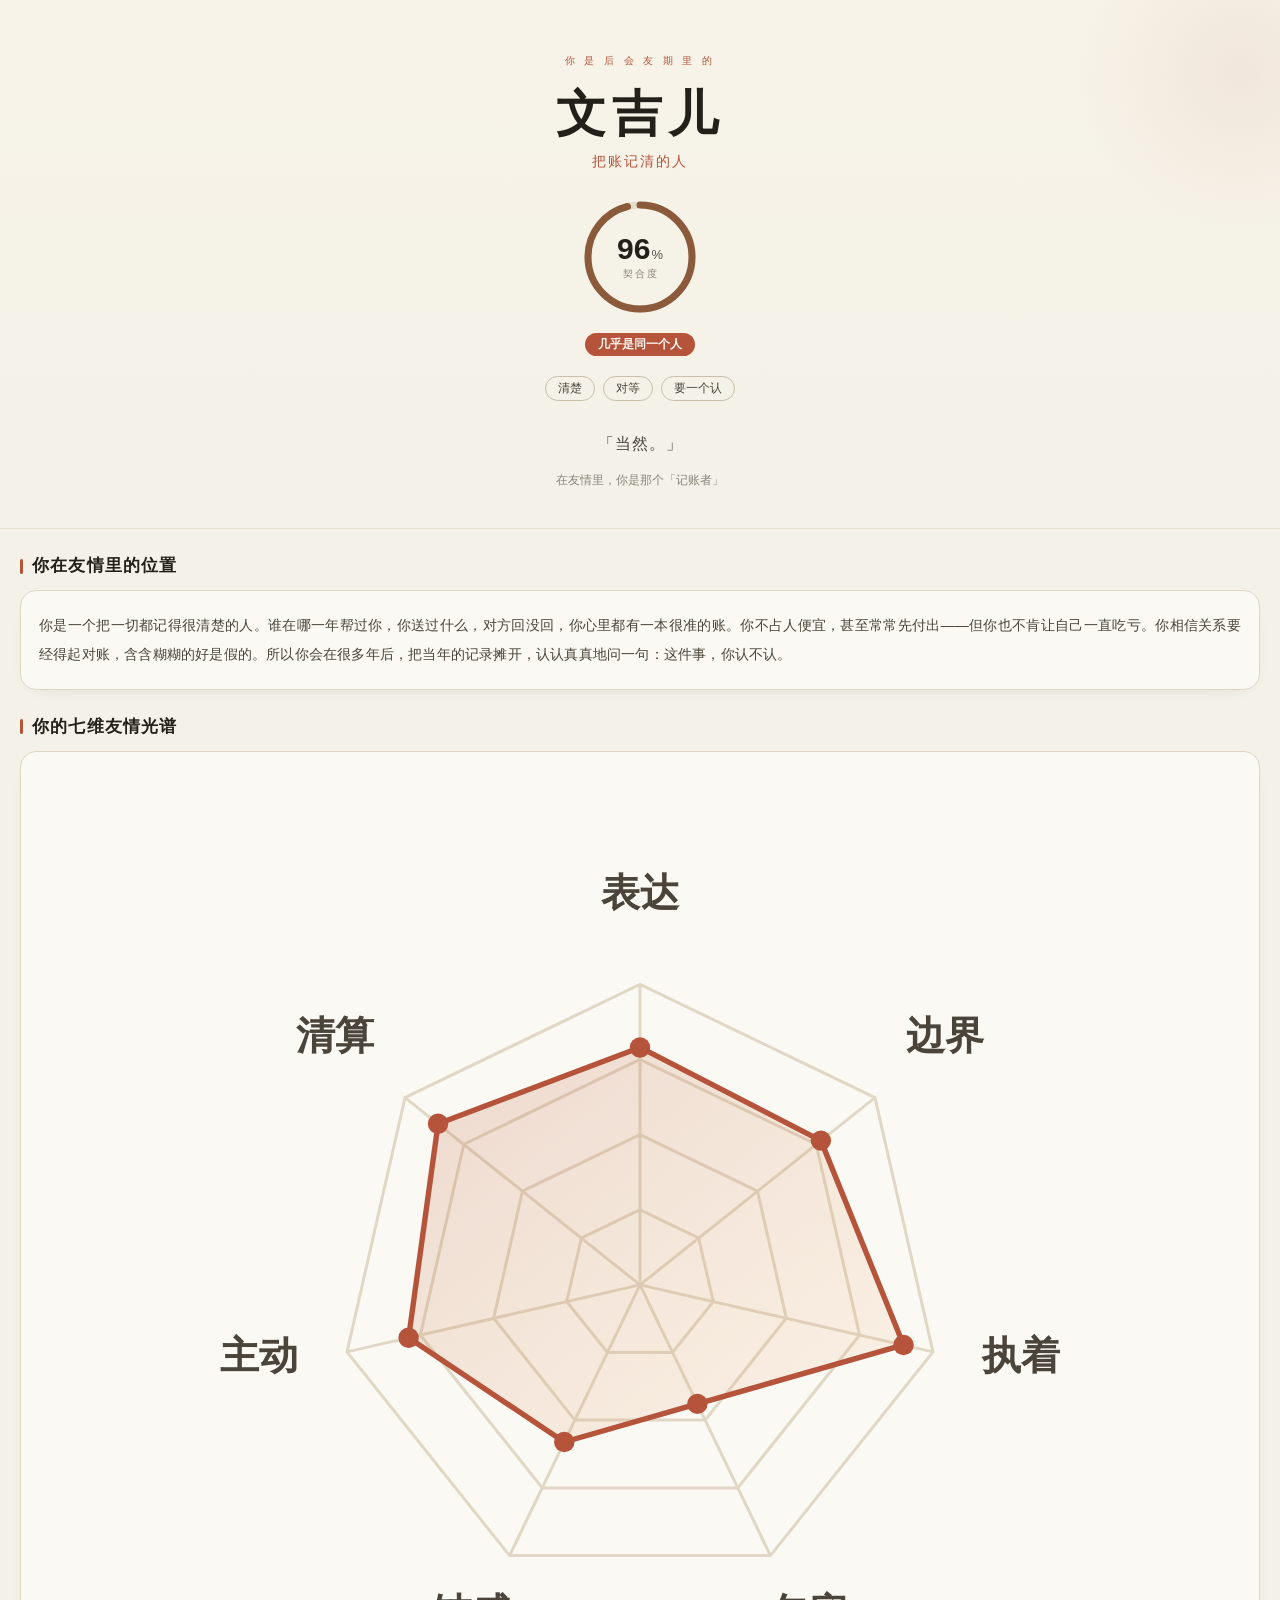
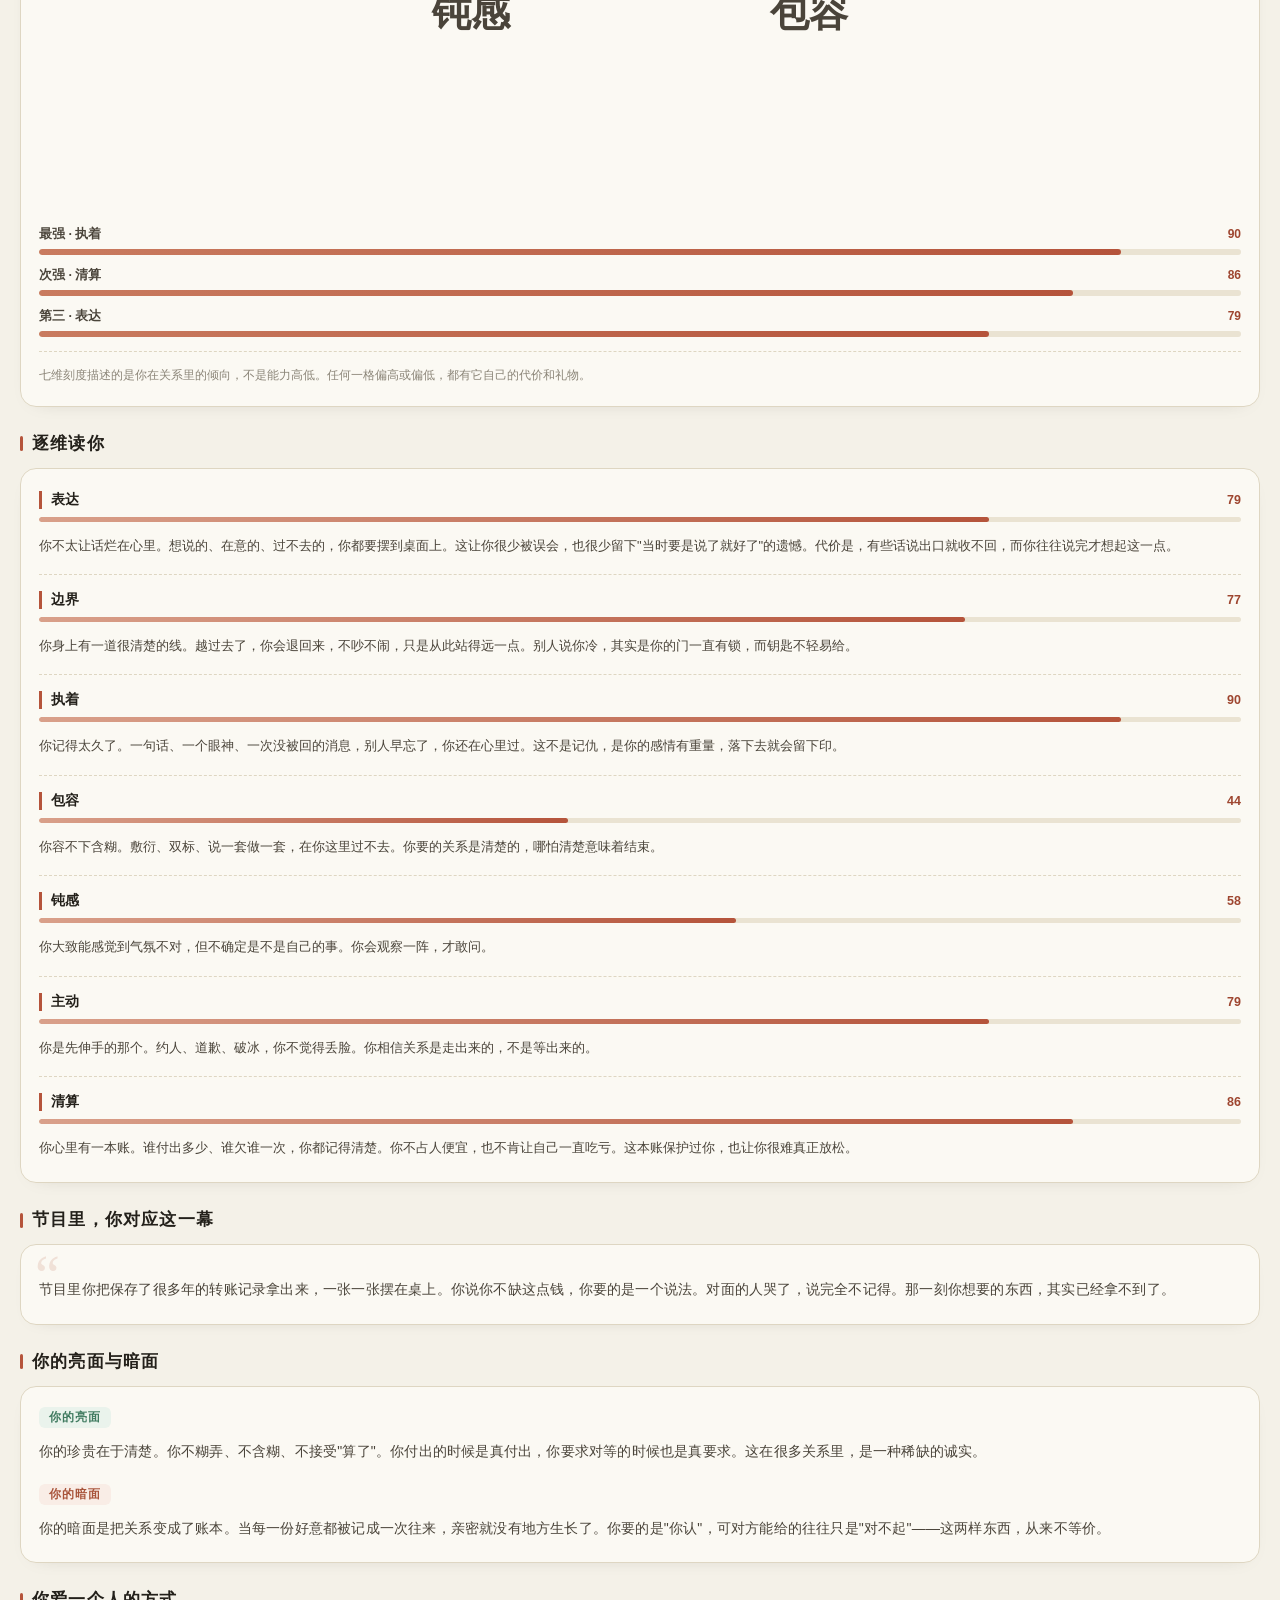
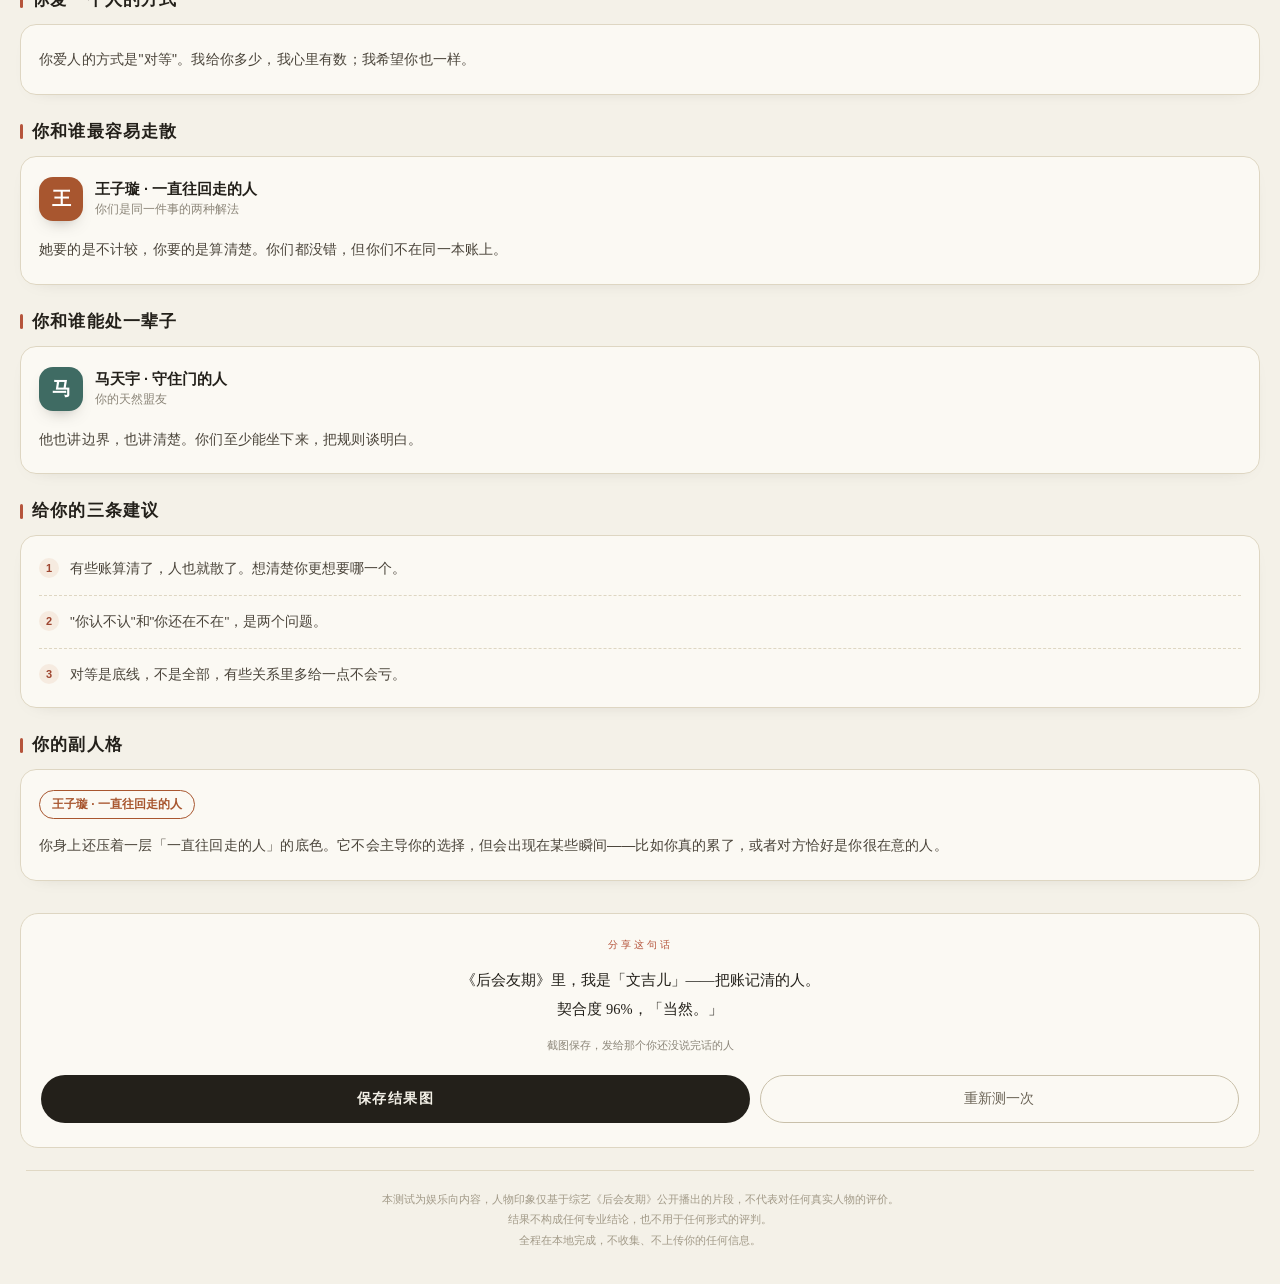
==== commit fb021ca1: "fix: 结果页契合度圆环数字居中 - hero-ring-txt 弃用 inset:0 + flex-wrap（X5 内核兼容问题导致数字偏移） - 改为 column flex + .rn 基线行" ====
--- a/demo.html
+++ b/demo.html
@@ -5,7 +5,7 @@
 <meta name="viewport" content="width=device-width,initial-scale=1,maximum-scale=1,user-scalable=no,viewport-fit=cover">
 <title>《后会友期》· 你是里面的谁</title>
 <meta name="description" content="28 个关于友情的瞬间，测出你在《后会友期》里对应的是哪一个人。">
-<link rel="stylesheet" href="style.css?v=20261108b">
+<link rel="stylesheet" href="style.css?v=20261108c">
 </head>
 <body>
 
@@ -72,8 +72,8 @@
   <div class="result-scroll" id="result-scroll"></div>
 </section>
 
-<script src="data-hhyq.js?v=20261108b"></script>
-<script src="app.js?v=20261108b"></script>
+<script src="data-hhyq.js?v=20261108c"></script>
+<script src="app.js?v=20261108c"></script>
 <script>
 /* demo 页：直接展示固定结果，用于生成素材 */
 window.addEventListener('load',function(){ demoRender('wen'); });
--- a/style.css
+++ b/style.css
@@ -192,14 +192,16 @@
 .hero-ring{position:relative;width:120px;height:120px;margin:26px auto 0}
 .hero-ring svg{width:100%;height:100%;display:block}
 .hero-ring-txt{
-  position:absolute;inset:0;display:flex;align-items:center;justify-content:center;
-  flex-wrap:wrap;color:var(--ink);
-}
-.hero-ring-txt b{font-size:30px;font-weight:700;line-height:1}
-.hero-ring-txt span{font-size:13px;margin-top:6px;margin-left:1px;opacity:.75}
+  position:absolute;top:0;left:0;width:100%;height:100%;
+  display:flex;flex-direction:column;align-items:center;justify-content:center;
+  color:var(--ink);
+}
+.hero-ring-txt .rn{display:flex;align-items:baseline;justify-content:center;line-height:1}
+.hero-ring-txt .rn b{font-size:30px;font-weight:700;line-height:1}
+.hero-ring-txt .rn u{text-decoration:none;font-size:13px;margin-left:1px;opacity:.75;line-height:1}
 .hero-ring-txt i{
-  width:100%;text-align:center;font-style:normal;
-  font-size:9.5px;color:var(--muted);letter-spacing:.16em;margin-top:3px;
+  font-style:normal;white-space:nowrap;
+  font-size:9.5px;color:var(--muted);letter-spacing:.16em;margin-right:-.16em;margin-top:4px;
 }
 .hero-tag{
   position:relative;display:inline-block;margin-top:16px;
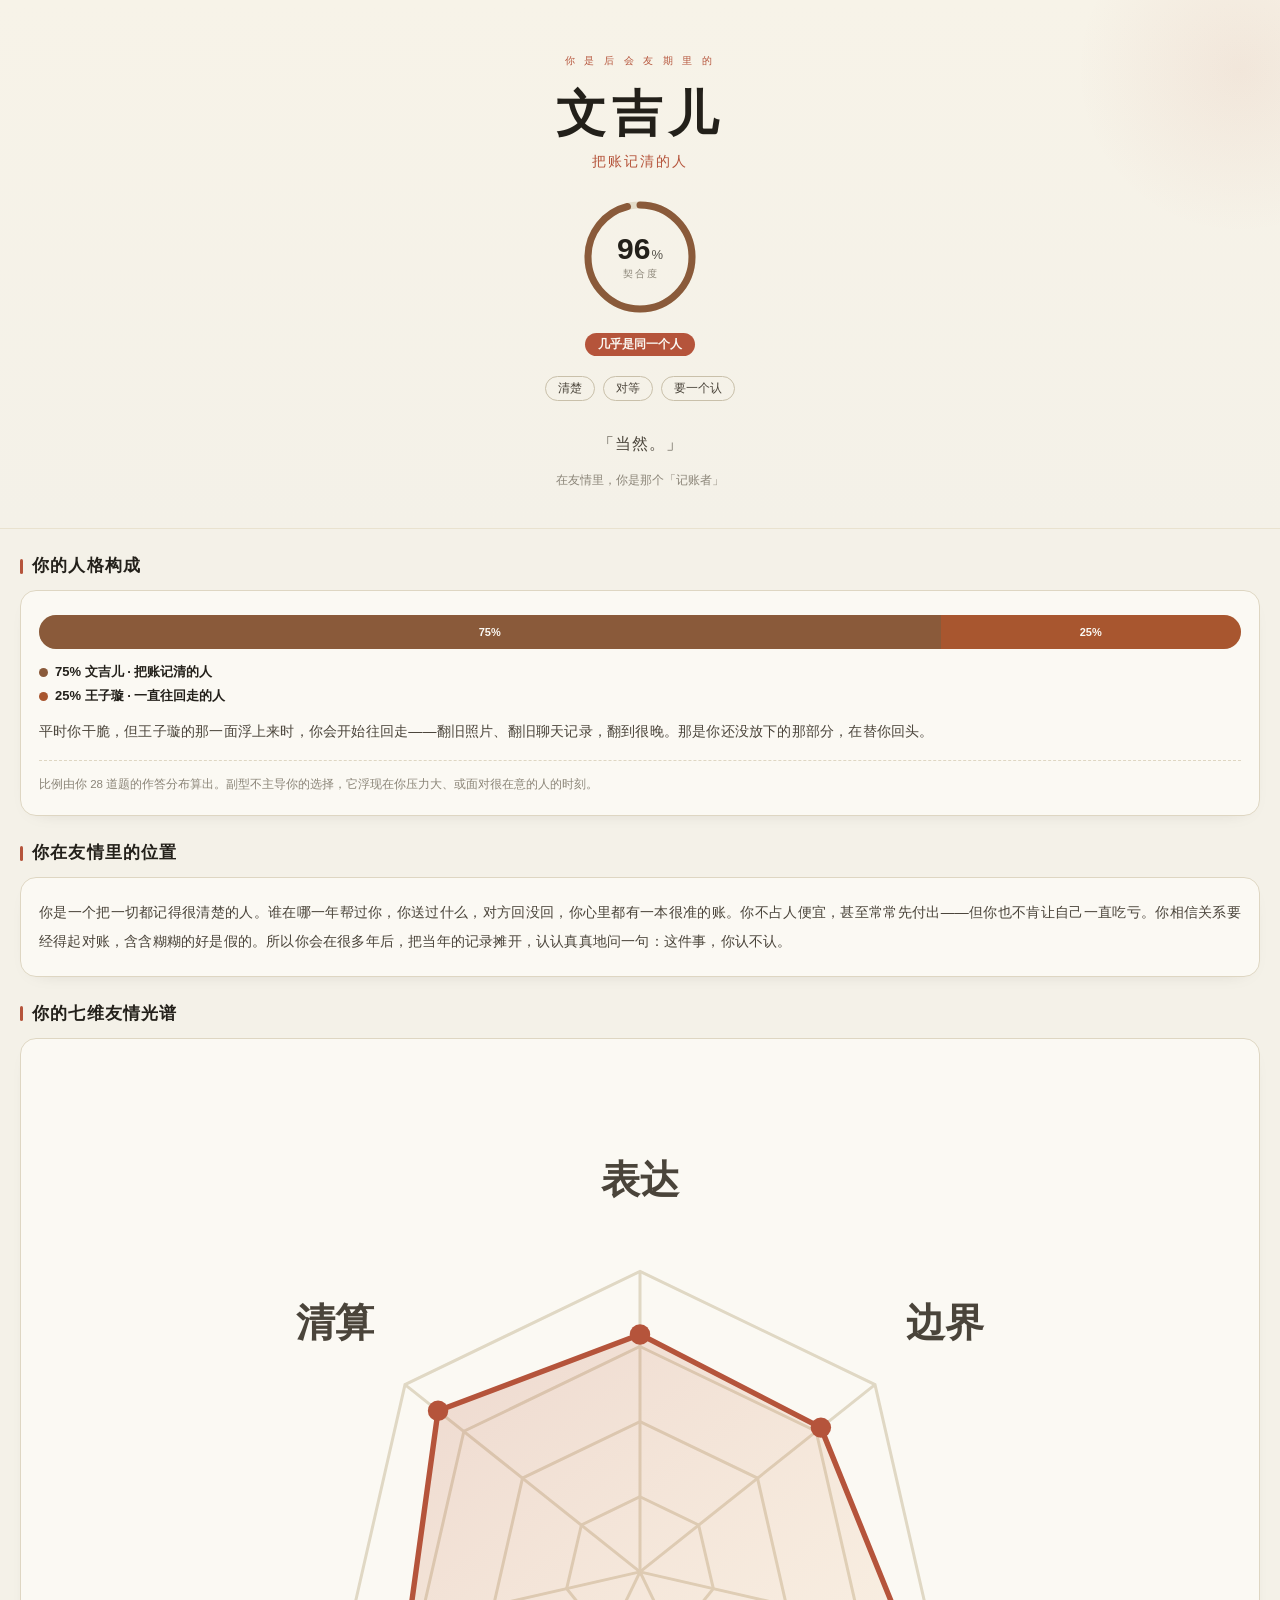
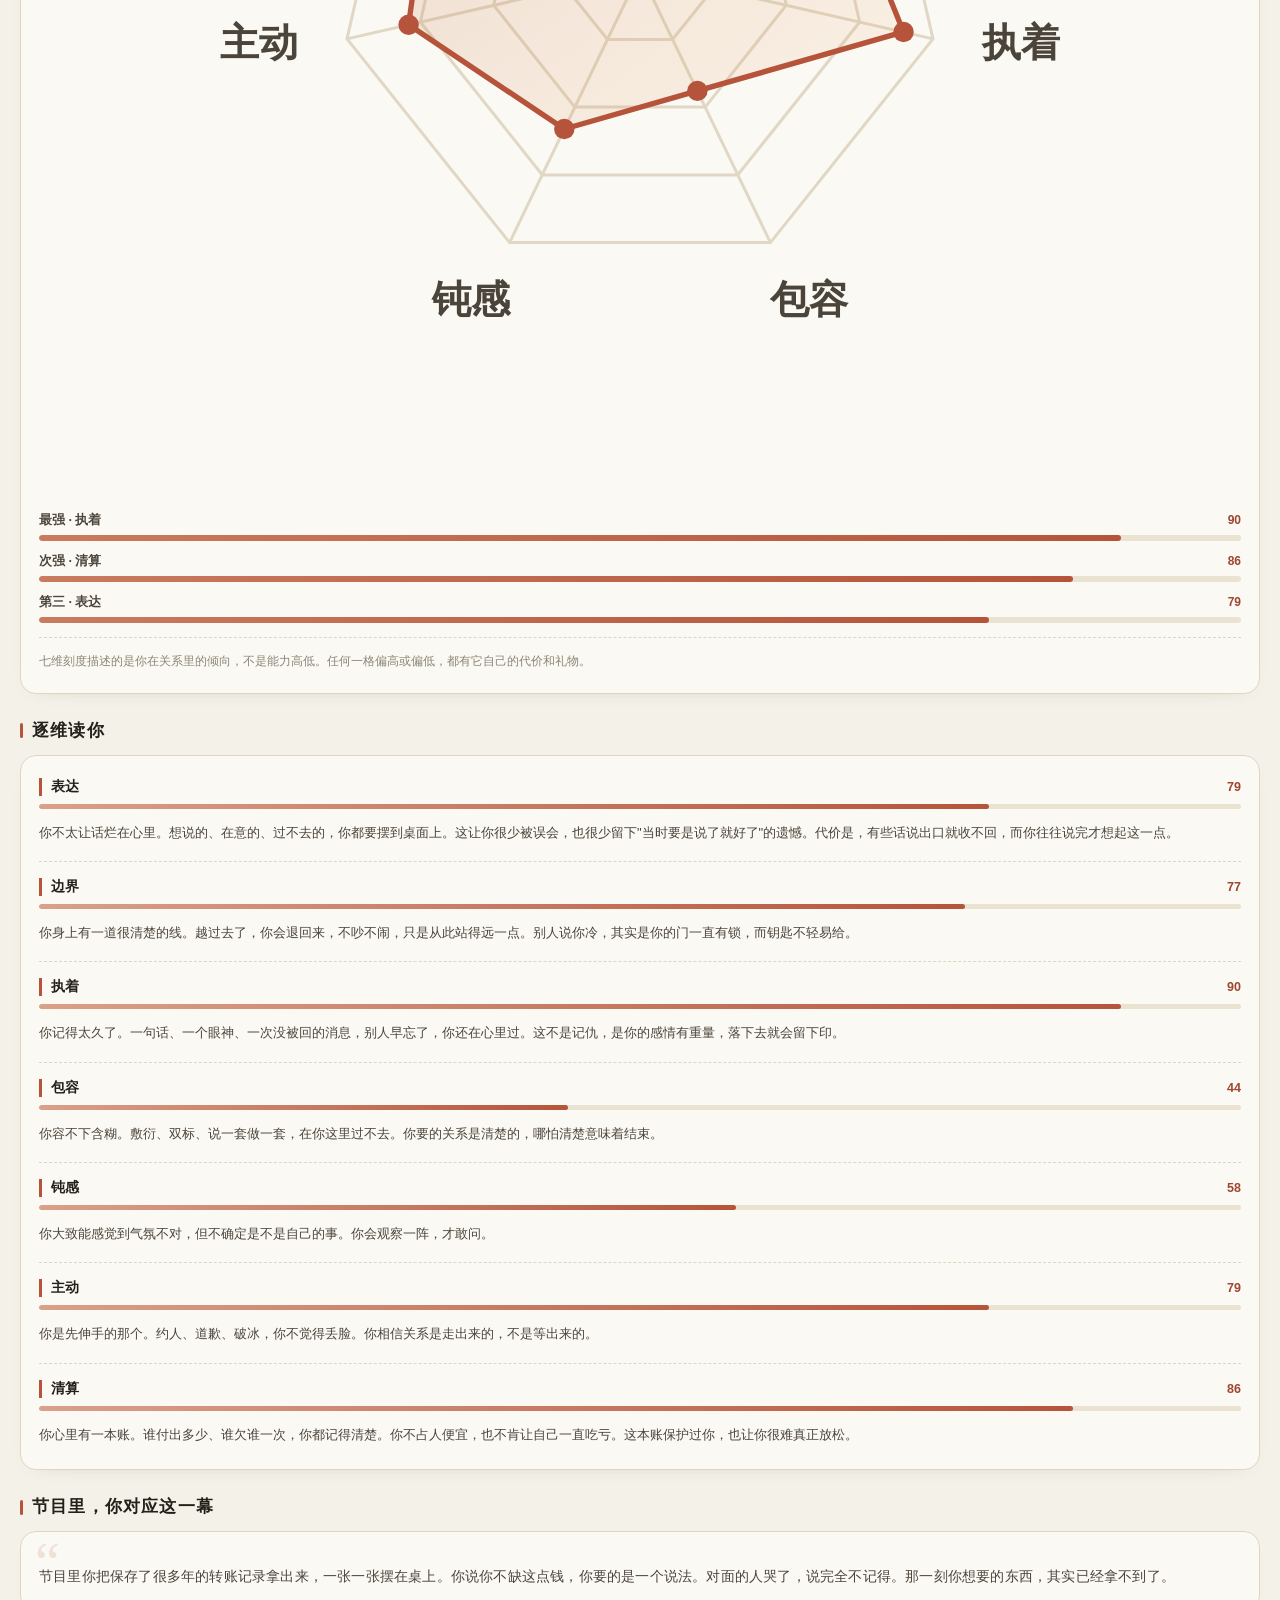
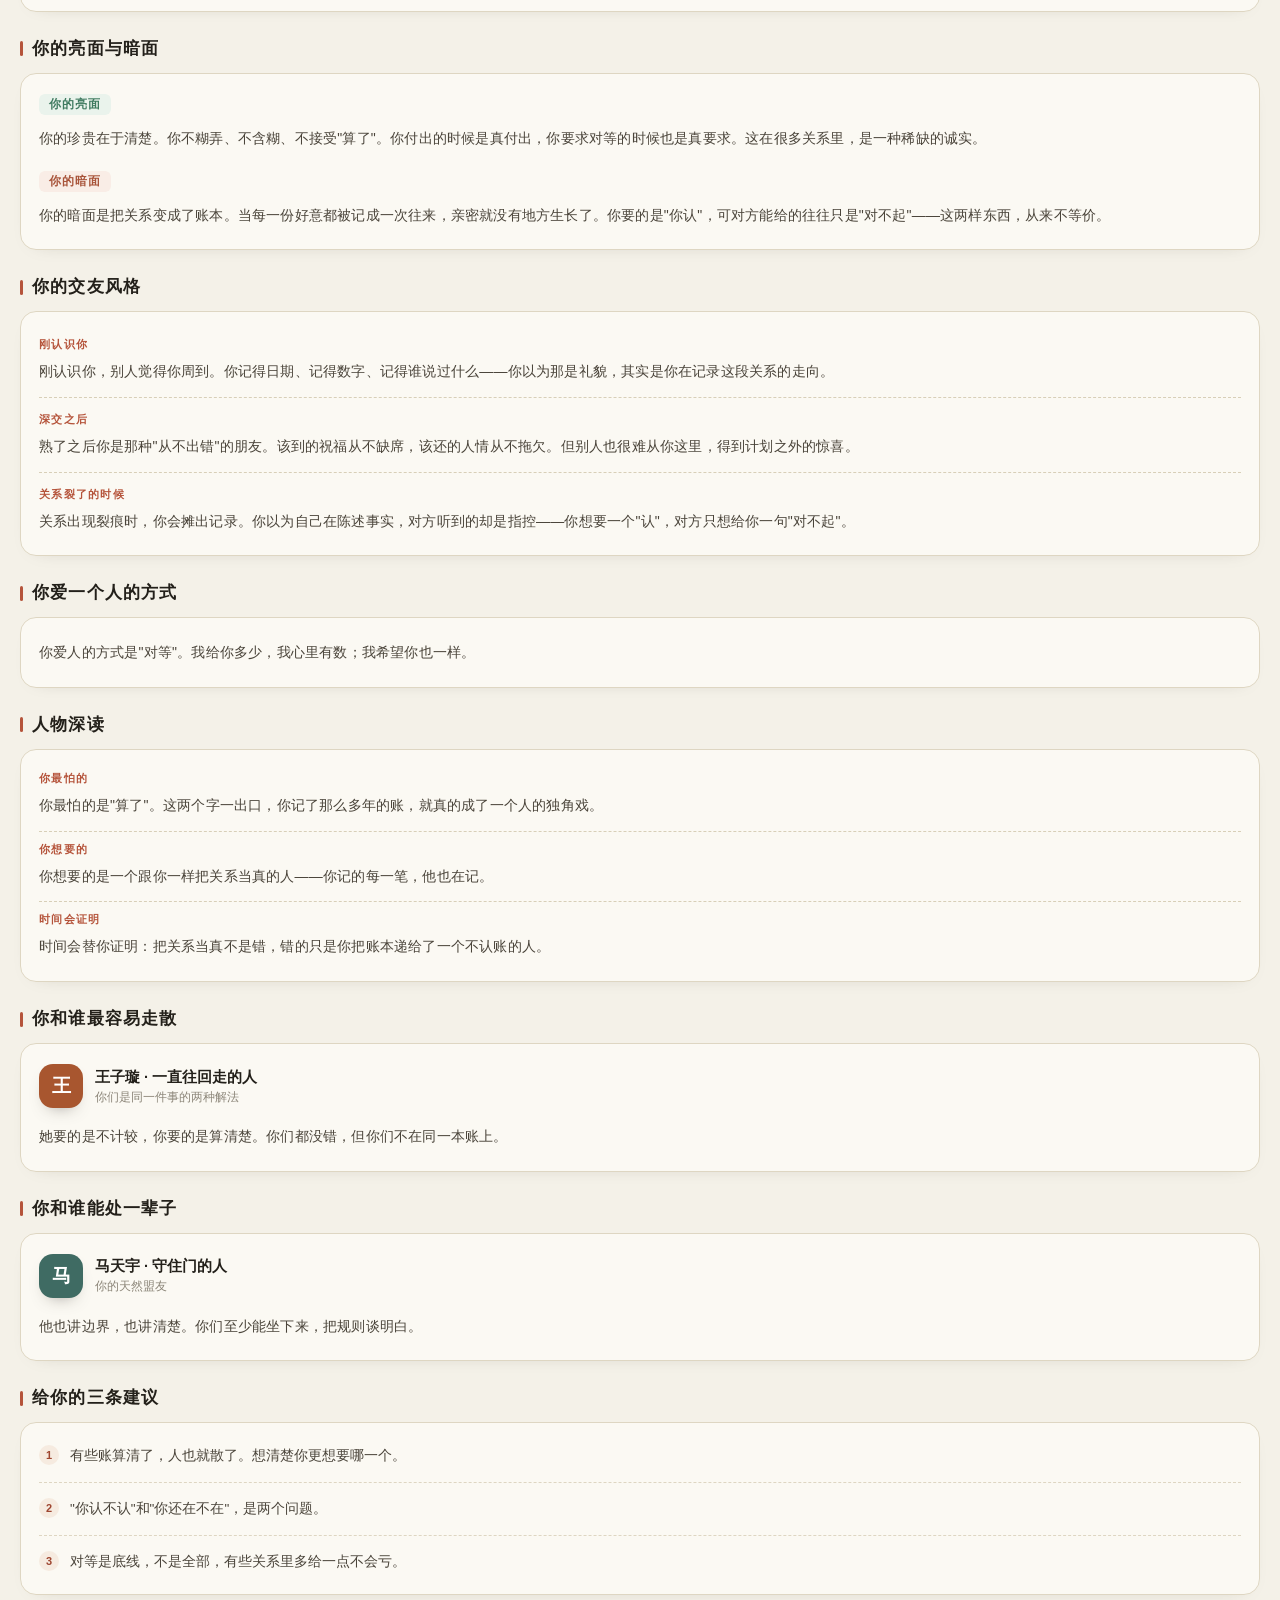
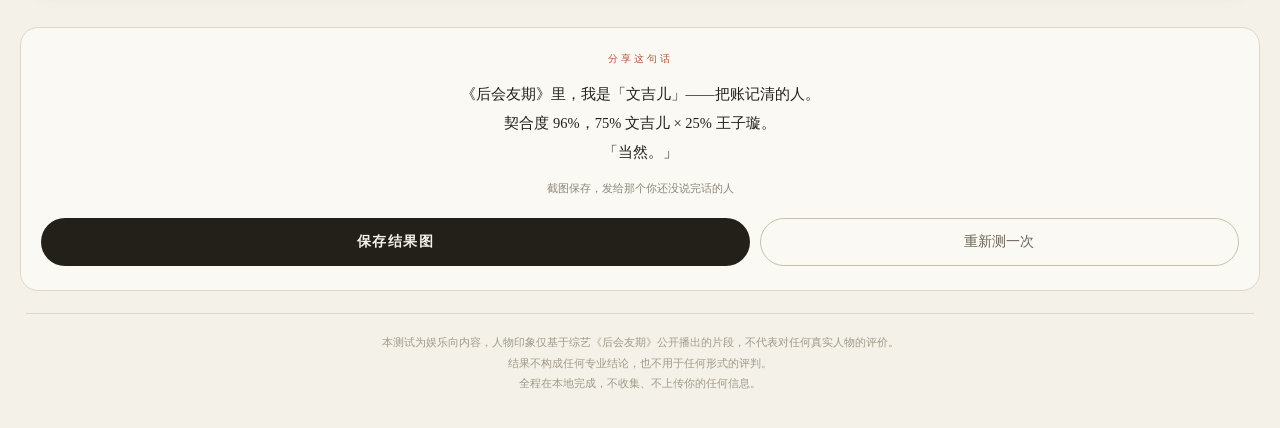
==== commit f9d4139e: "feat: 结果页新增人格构成/交友风格/人物深读三个板块 - 人格构成：75%主型×25%副型比例条 + 副型浮现时刻解读（替代原副人格板块） - 交友风格：每人物三阶段（刚认识/深交之后/关系裂了" ====
--- a/demo.html
+++ b/demo.html
@@ -5,7 +5,7 @@
 <meta name="viewport" content="width=device-width,initial-scale=1,maximum-scale=1,user-scalable=no,viewport-fit=cover">
 <title>《后会友期》· 你是里面的谁</title>
 <meta name="description" content="28 个关于友情的瞬间，测出你在《后会友期》里对应的是哪一个人。">
-<link rel="stylesheet" href="style.css?v=20261108c">
+<link rel="stylesheet" href="style.css?v=20261110">
 </head>
 <body>
 
@@ -72,8 +72,8 @@
   <div class="result-scroll" id="result-scroll"></div>
 </section>
 
-<script src="data-hhyq.js?v=20261108c"></script>
-<script src="app.js?v=20261108c"></script>
+<script src="data-hhyq.js?v=20261110"></script>
+<script src="app.js?v=20261110"></script>
 <script>
 /* demo 页：直接展示固定结果，用于生成素材 */
 window.addEventListener('load',function(){ demoRender('wen'); });
--- a/style.css
+++ b/style.css
@@ -365,3 +365,23 @@
   .cv-tags{margin-bottom:14px}
   .cv-meta{margin-bottom:18px}
 }
+
+/* ---------------- 人格构成 ---------------- */
+.mix-bar{display:flex;height:34px;border-radius:17px;overflow:hidden;margin:4px 0 14px;background:#E3DCC9}
+.mix-bar span{display:flex;align-items:center;justify-content:center;font-size:11px;color:#FBF9F3;font-weight:600;min-width:0;overflow:hidden}
+.mix-names{display:flex;flex-direction:column;gap:6px;margin-bottom:12px}
+.mix-n{display:flex;align-items:center;gap:7px;font-size:13px;color:var(--ink);font-weight:600}
+.mix-n .dot{width:9px;height:9px;border-radius:50%;flex:none}
+.mix-txt{margin-bottom:4px}
+
+/* ---------------- 交友风格 / 人物深读 ---------------- */
+.ph-row{padding:11px 0;border-bottom:1px dashed #D8CFB8}
+.ph-row:first-child{padding-top:2px}
+.ph-row:last-child{border-bottom:0;padding-bottom:0}
+.ph-tag{display:inline-block;font-size:10.5px;color:var(--red);letter-spacing:.12em;font-weight:700;margin-bottom:5px}
+.ph-row .para{margin:0}
+.deep-row{padding:11px 0;border-bottom:1px dashed #D8CFB8}
+.deep-row:first-child{padding-top:2px}
+.deep-row:last-child{border-bottom:0;padding-bottom:0}
+.deep-k{font-size:10.5px;color:var(--red);letter-spacing:.12em;font-weight:700;margin-bottom:5px}
+.deep-row .para{margin:0}
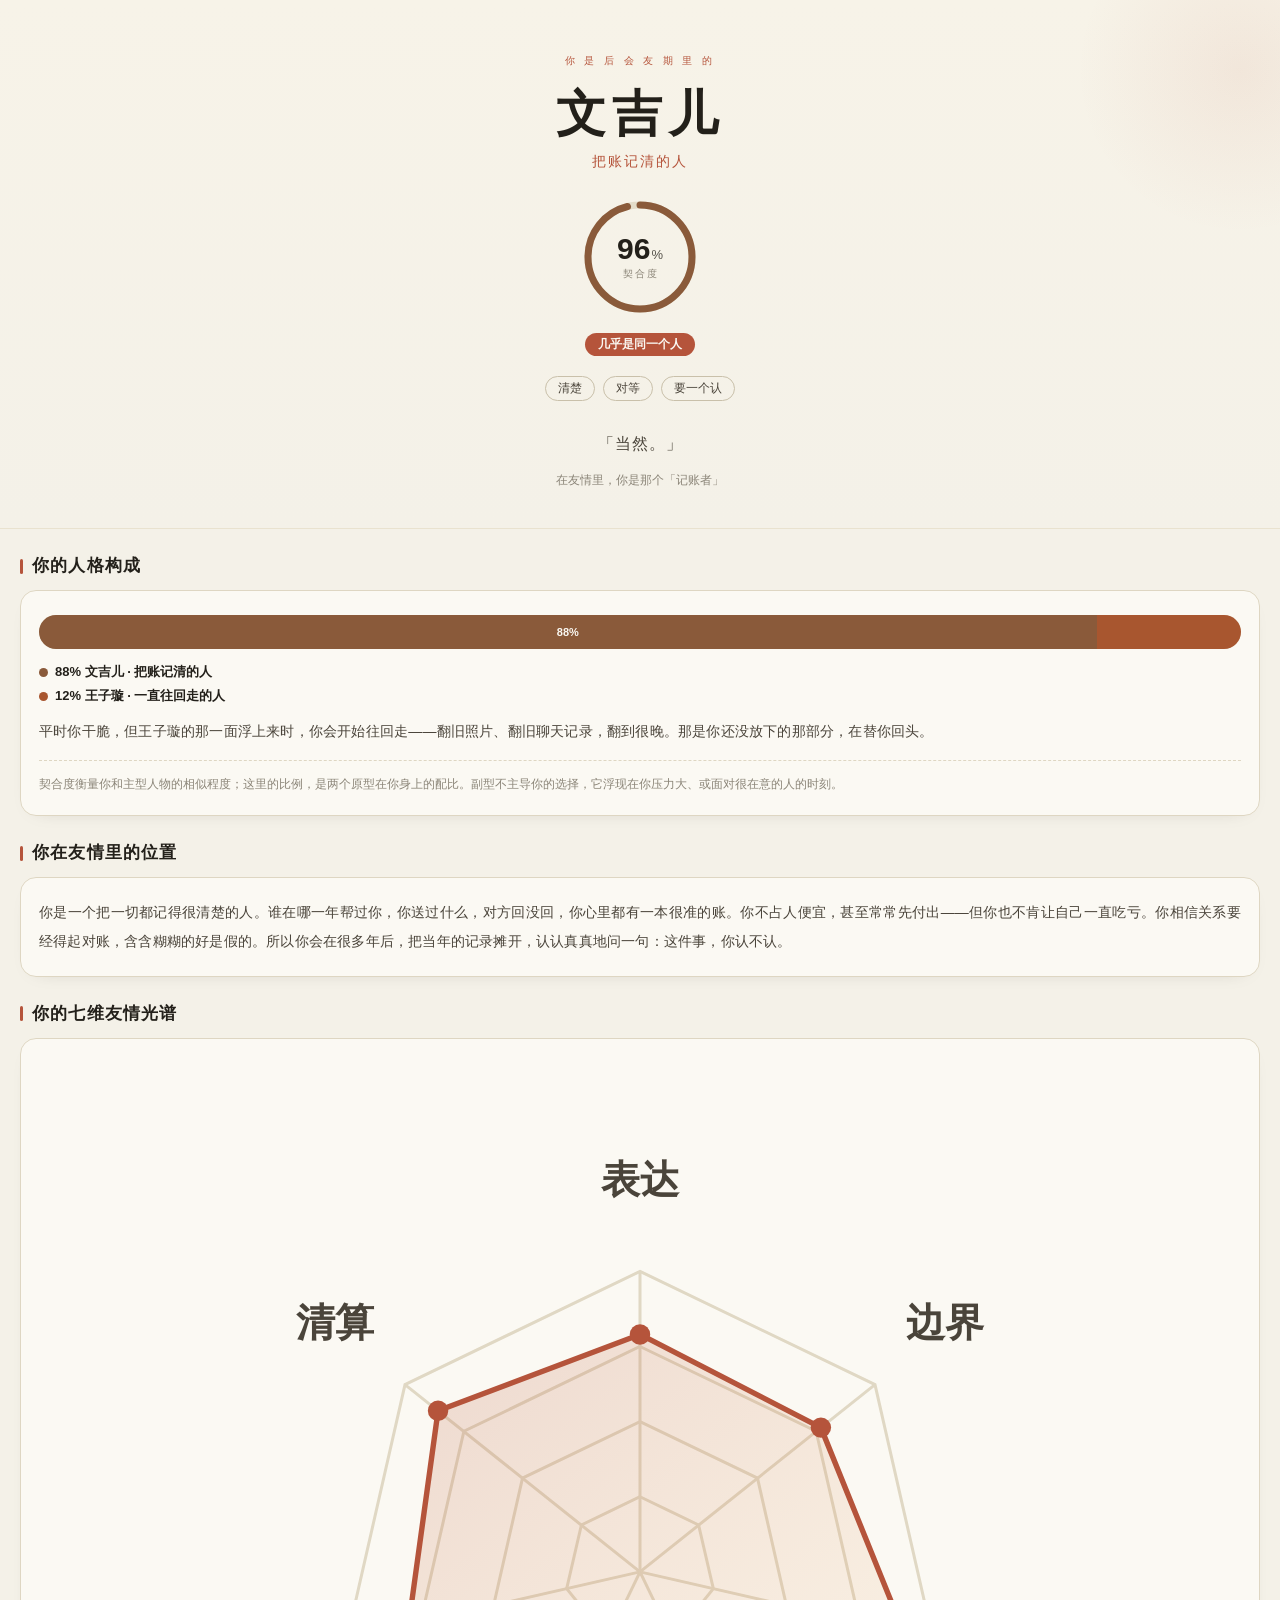
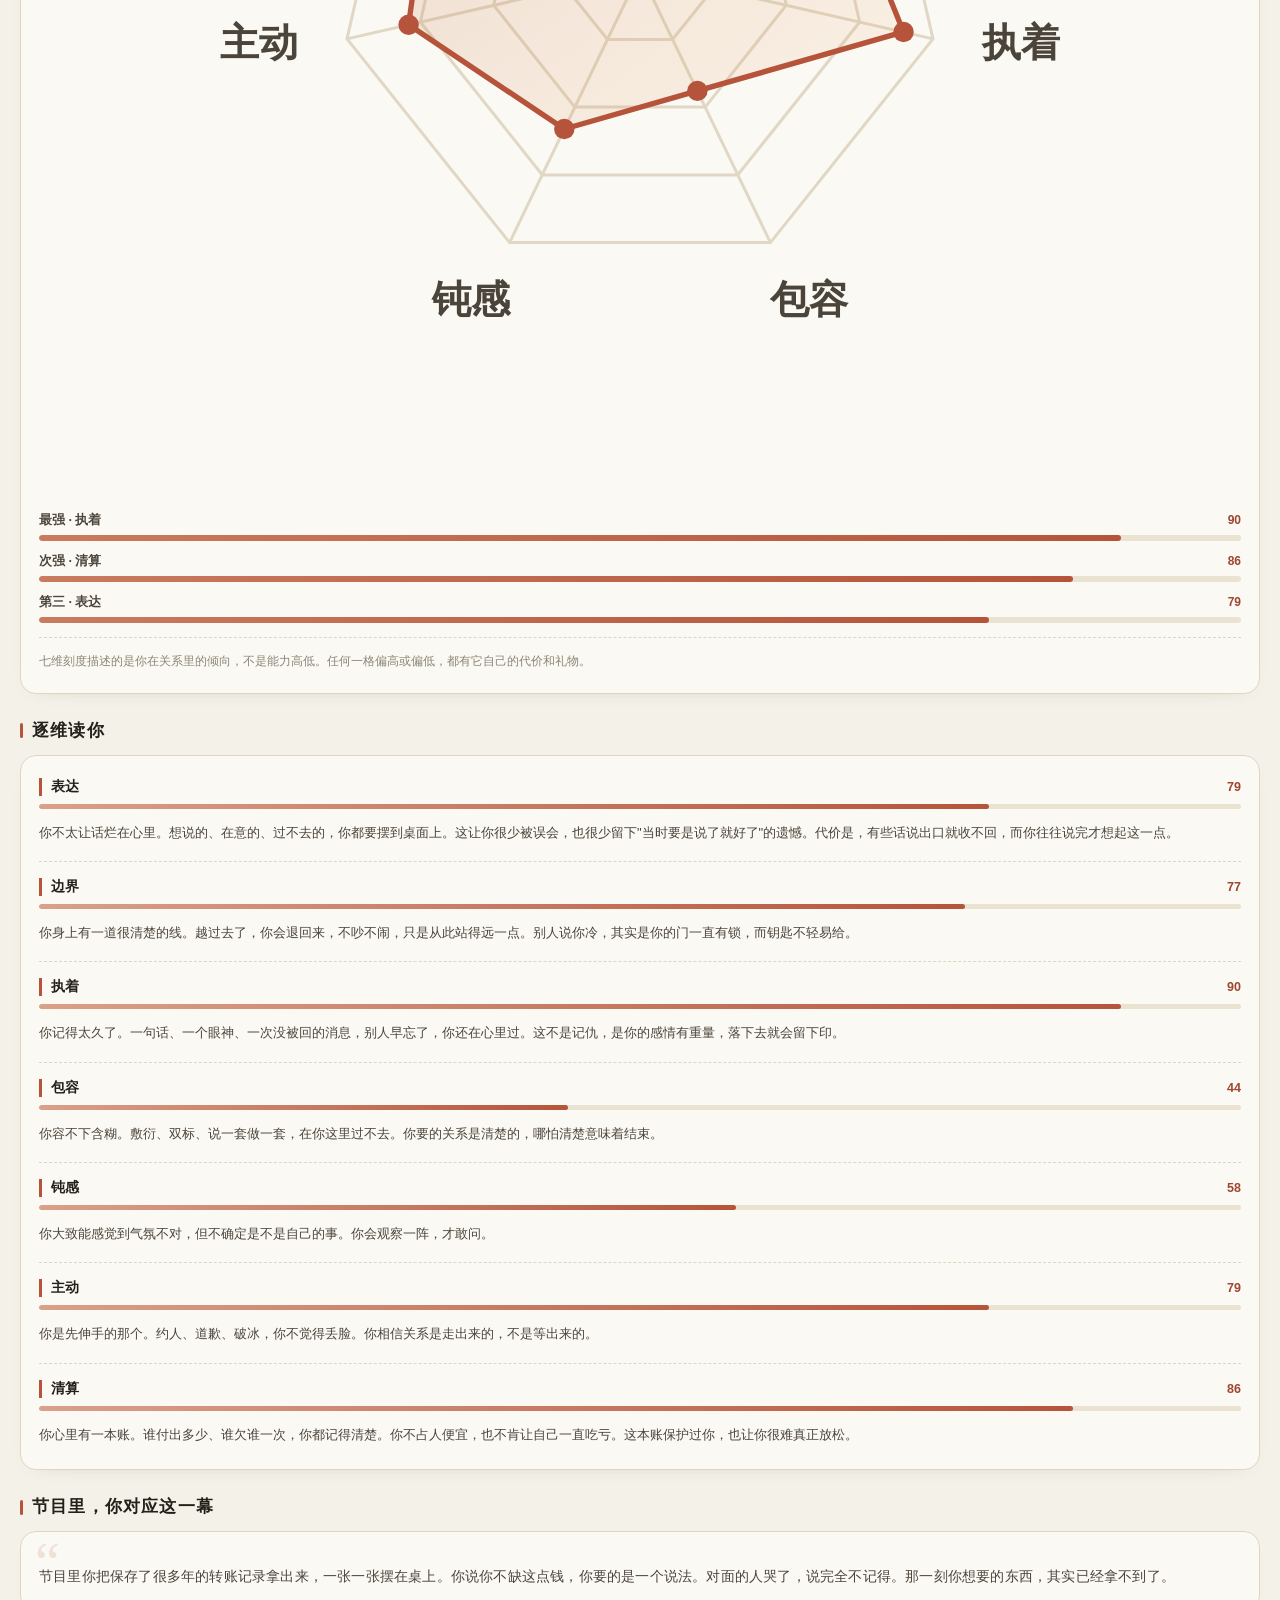
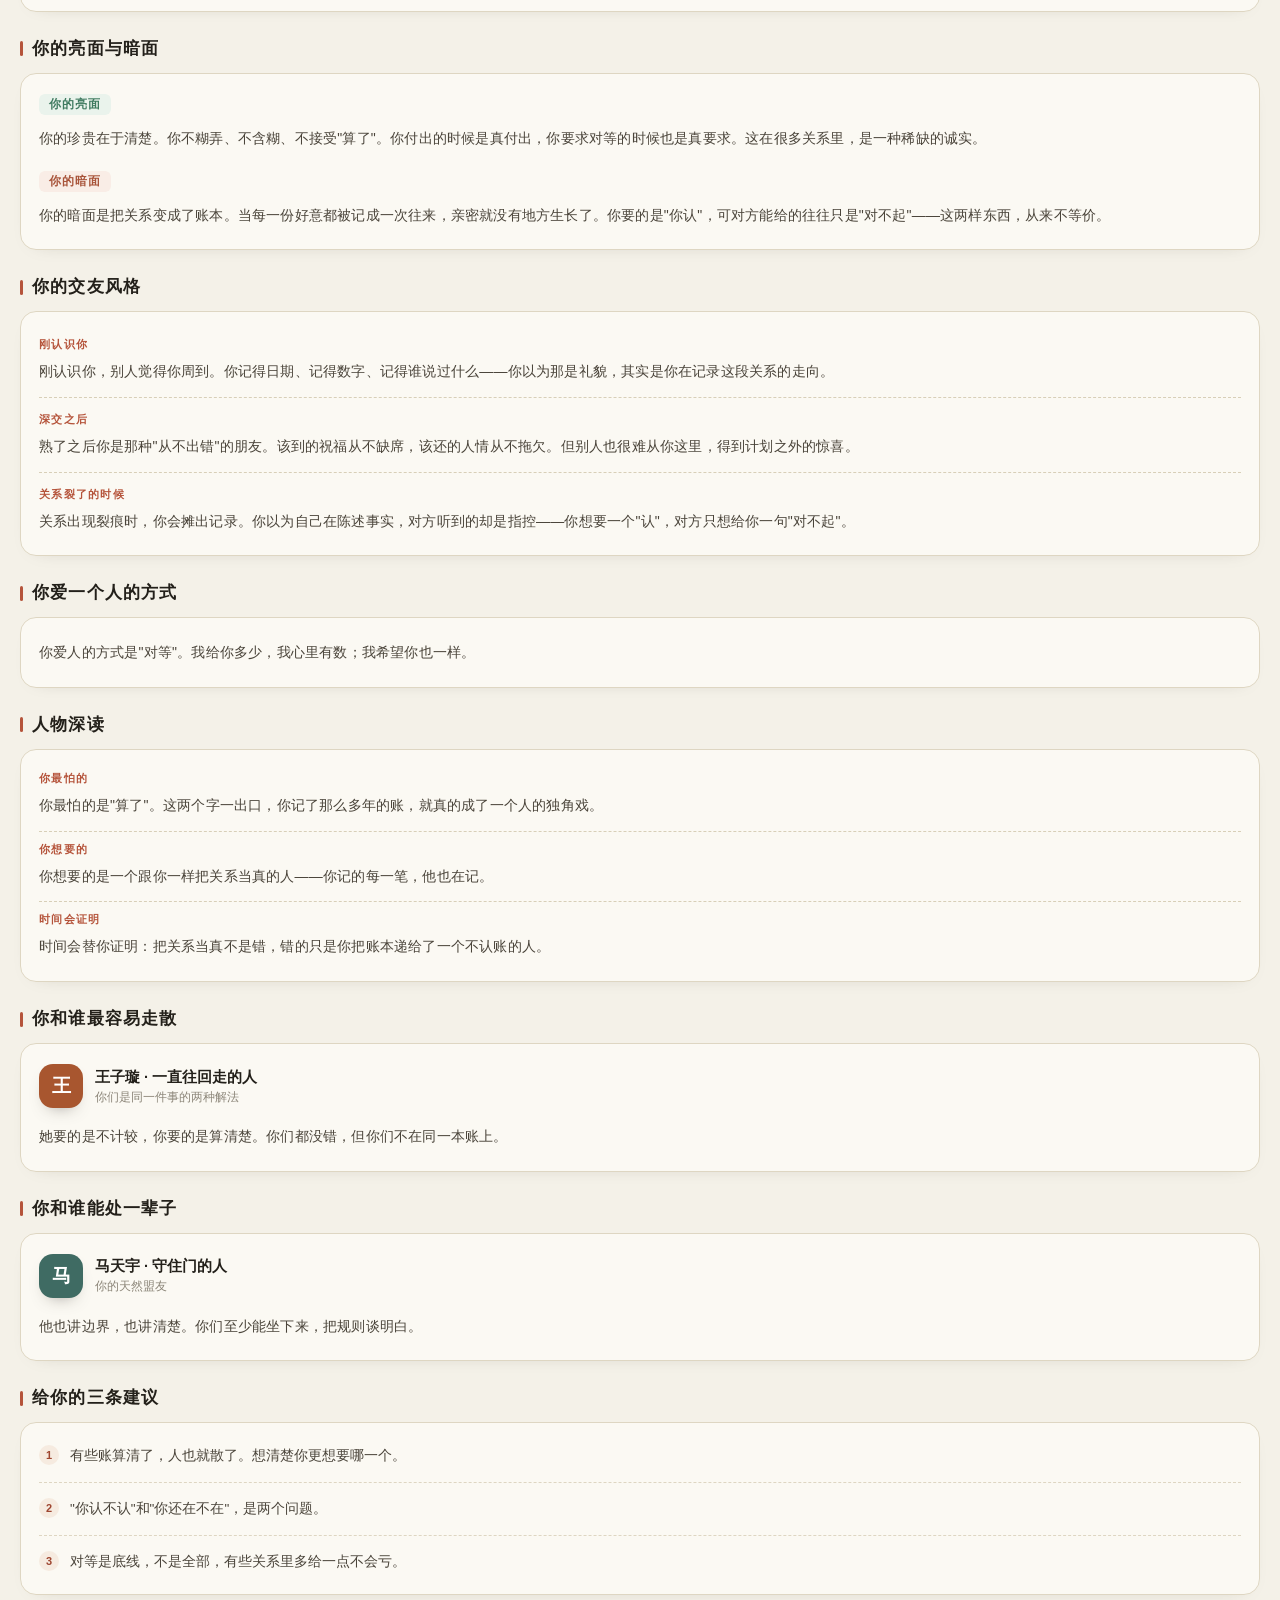
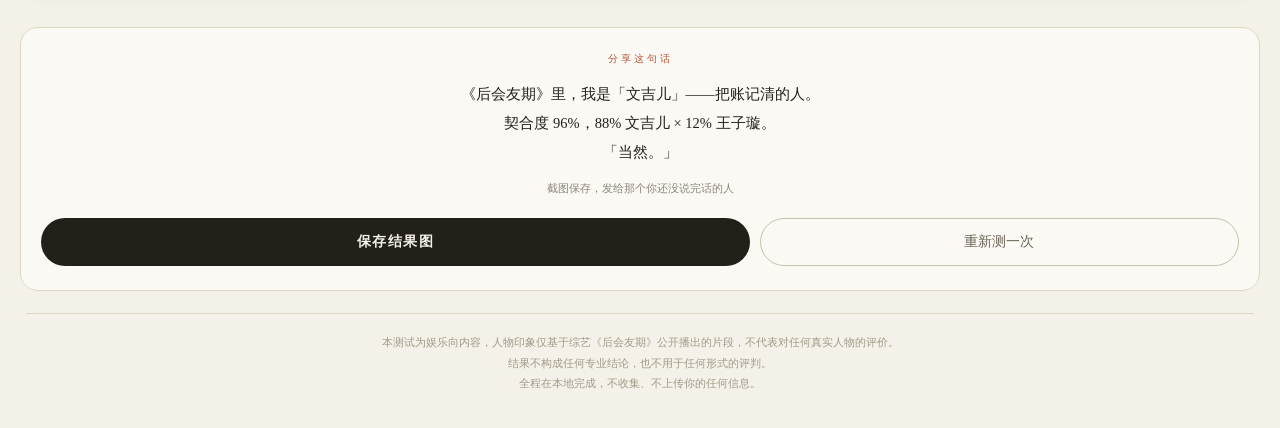
==== commit 37085493: "fix: 人格构成比例与契合度同源 - 构成比例改为由契合度派生（fit 45-99 -> 主型 60-88%），避免 66% 契合度配 50/50 构成的矛盾 - 说明文案改为区分「契合度=相似程度" ====
--- a/demo.html
+++ b/demo.html
@@ -5,7 +5,7 @@
 <meta name="viewport" content="width=device-width,initial-scale=1,maximum-scale=1,user-scalable=no,viewport-fit=cover">
 <title>《后会友期》· 你是里面的谁</title>
 <meta name="description" content="28 个关于友情的瞬间，测出你在《后会友期》里对应的是哪一个人。">
-<link rel="stylesheet" href="style.css?v=20261110">
+<link rel="stylesheet" href="style.css?v=20261110b">
 </head>
 <body>
 
@@ -72,8 +72,8 @@
   <div class="result-scroll" id="result-scroll"></div>
 </section>
 
-<script src="data-hhyq.js?v=20261110"></script>
-<script src="app.js?v=20261110"></script>
+<script src="data-hhyq.js?v=20261110b"></script>
+<script src="app.js?v=20261110b"></script>
 <script>
 /* demo 页：直接展示固定结果，用于生成素材 */
 window.addEventListener('load',function(){ demoRender('wen'); });
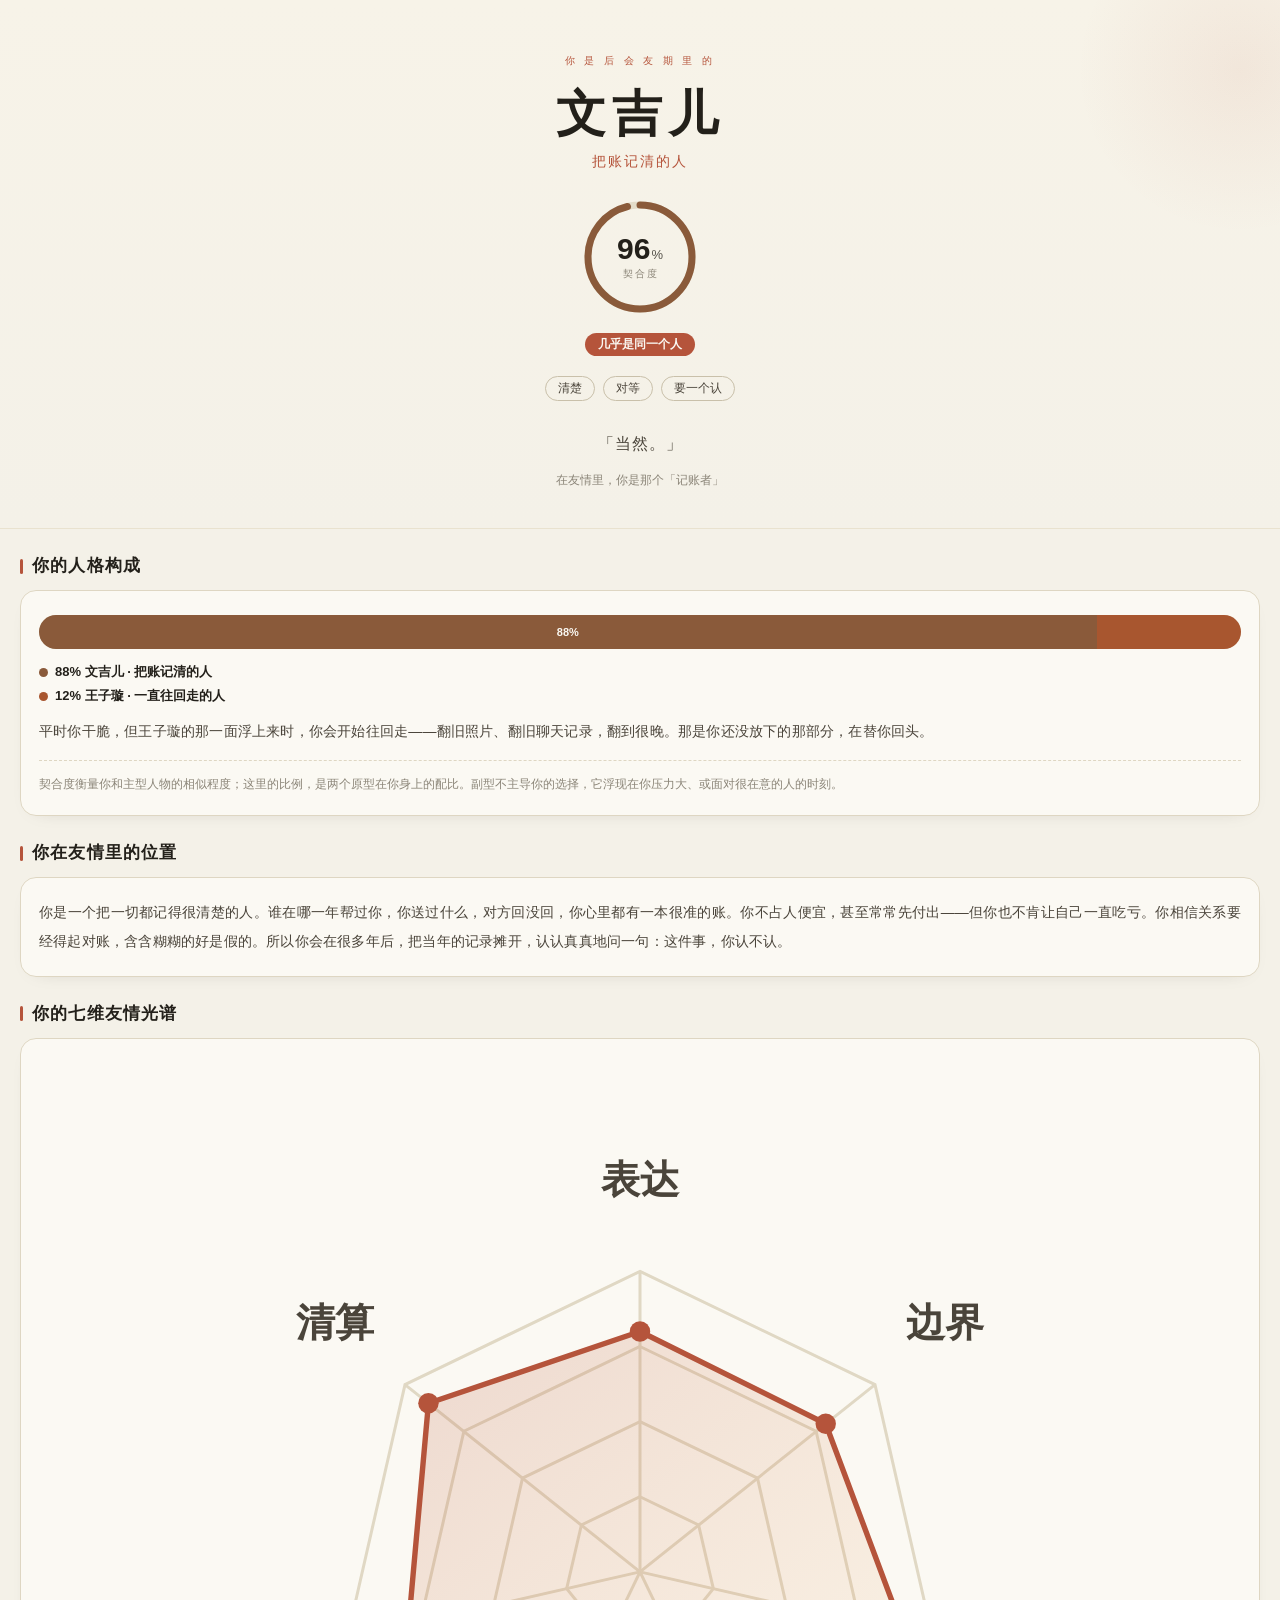
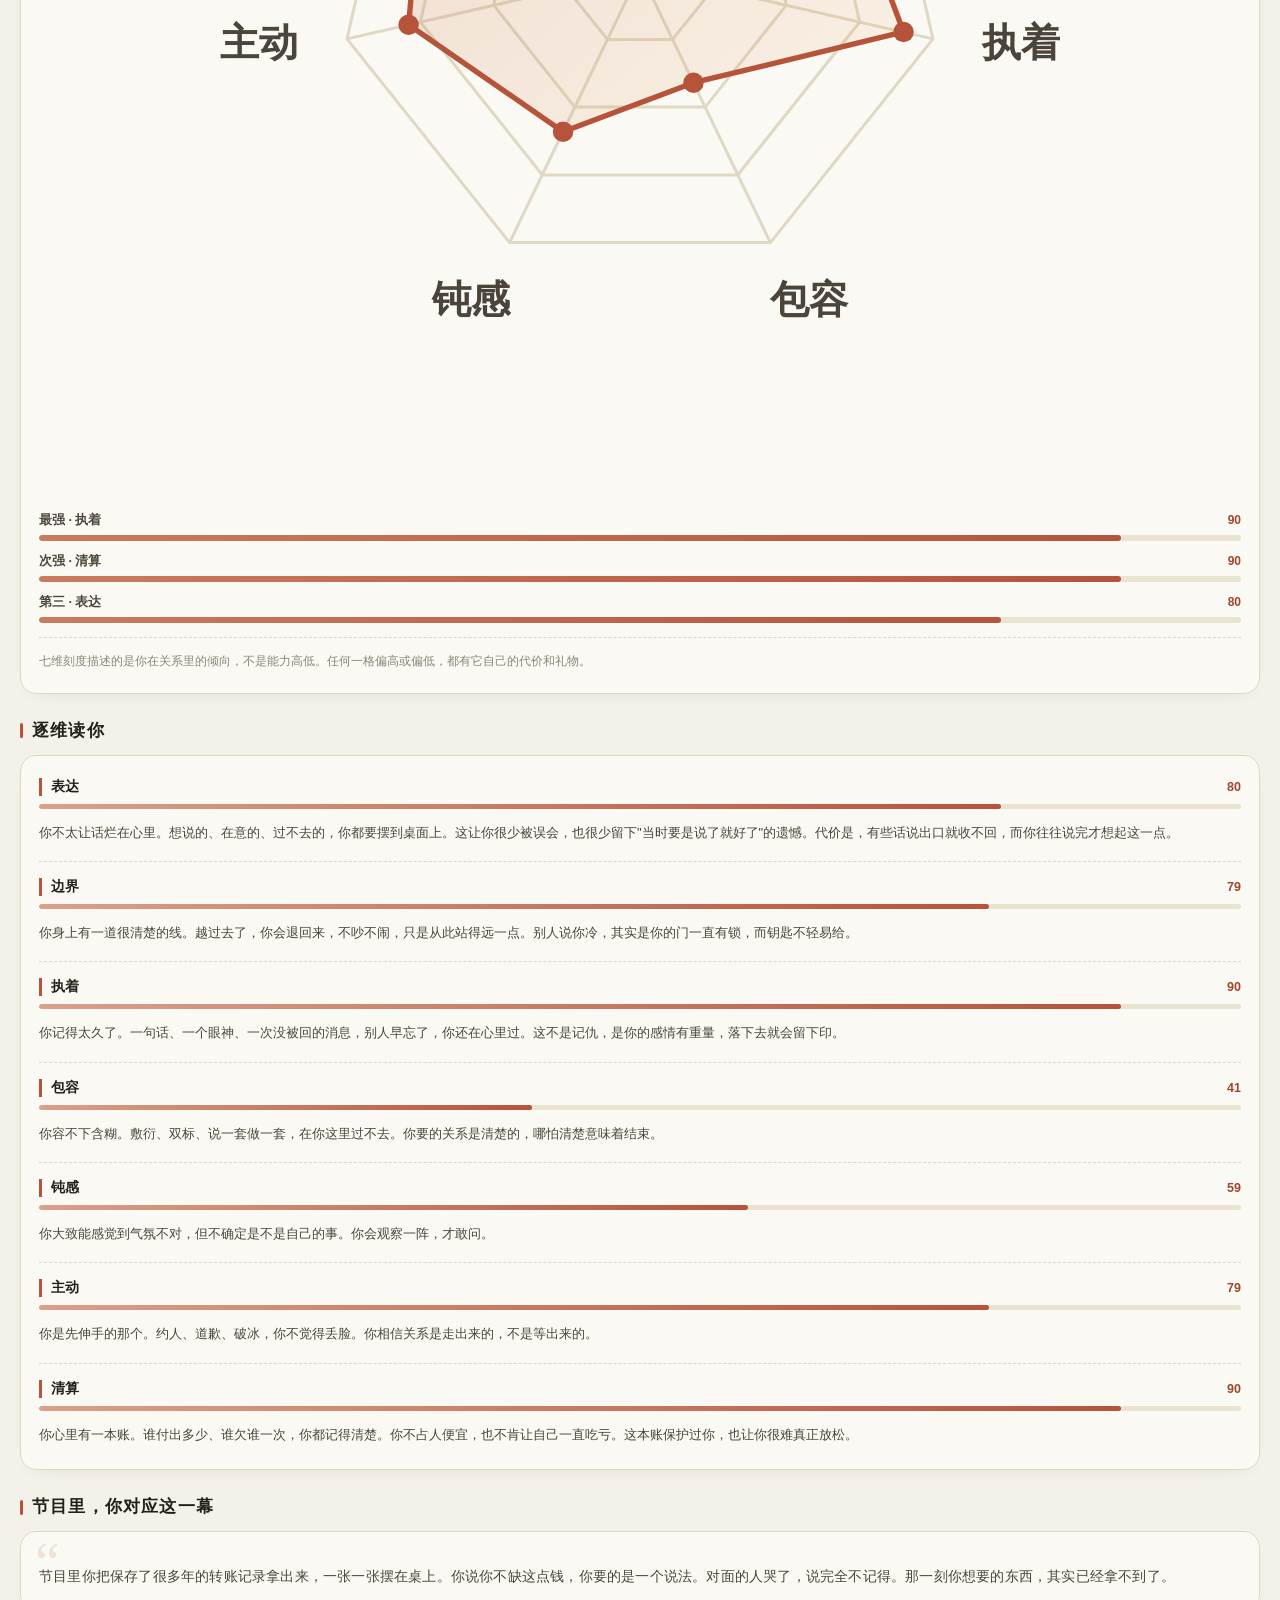
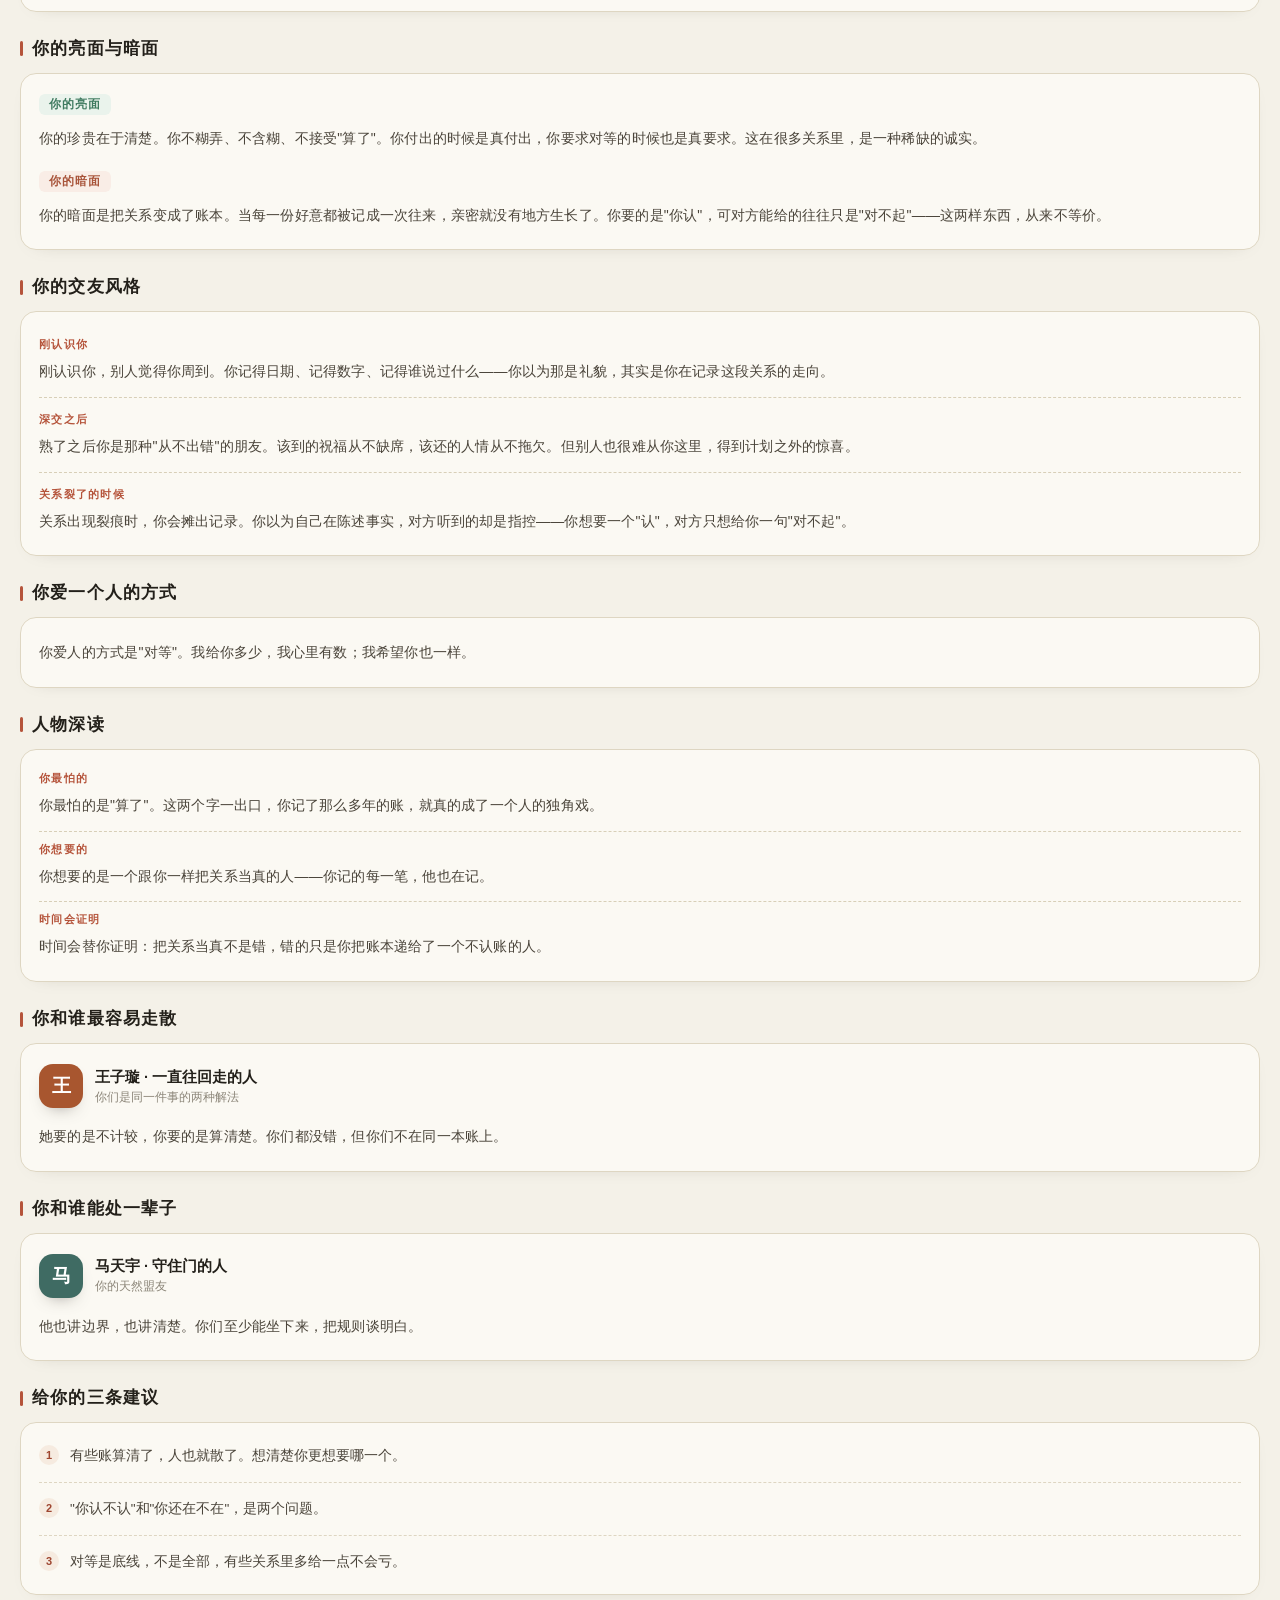
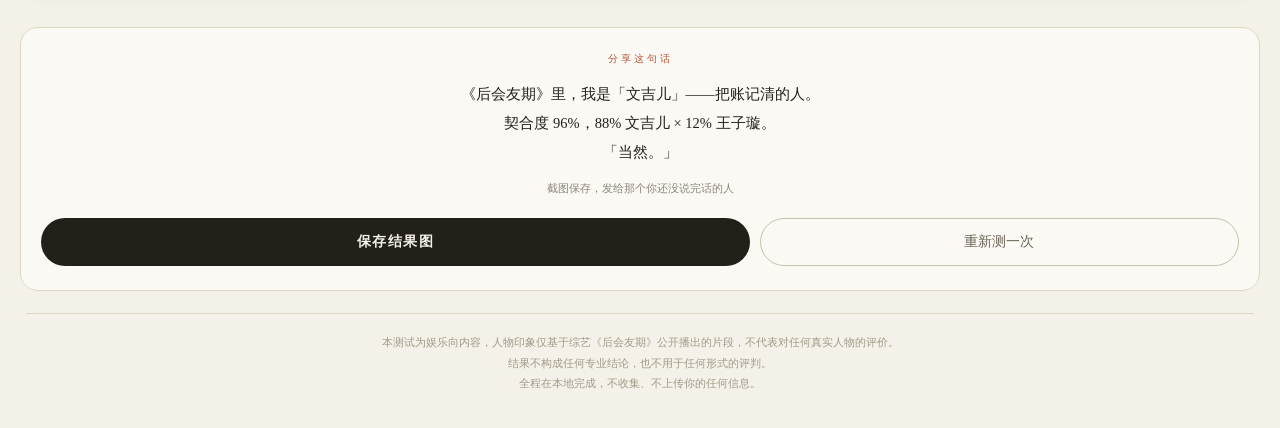
==== commit 2b1ba723: "feat: demo 页支持任意人物结果（素材页） - demo.html 支持 ?demo=wang / ?demo=王子璇 / ?demo=青稚 等任意人物，中文名亦可 - 支持 ?fit=xx " ====
--- a/demo.html
+++ b/demo.html
@@ -5,7 +5,7 @@
 <meta name="viewport" content="width=device-width,initial-scale=1,maximum-scale=1,user-scalable=no,viewport-fit=cover">
 <title>《后会友期》· 你是里面的谁</title>
 <meta name="description" content="28 个关于友情的瞬间，测出你在《后会友期》里对应的是哪一个人。">
-<link rel="stylesheet" href="style.css?v=20261110b">
+<link rel="stylesheet" href="style.css?v=20261111">
 </head>
 <body>
 
@@ -72,11 +72,11 @@
   <div class="result-scroll" id="result-scroll"></div>
 </section>
 
-<script src="data-hhyq.js?v=20261110b"></script>
-<script src="app.js?v=20261110b"></script>
 <script>
-/* demo 页：直接展示固定结果，用于生成素材 */
-window.addEventListener('load',function(){ demoRender('wen'); });
+/* demo 页：默认展示文吉儿结果，可用 ?demo=wang / ?demo=王子璇&fit=88 指定任意人物 */
+window.__DEMO_DEFAULT__ = 'wen';
 </script>
+<script src="data-hhyq.js?v=20261111"></script>
+<script src="app.js?v=20261111"></script>
 </body>
 </html>
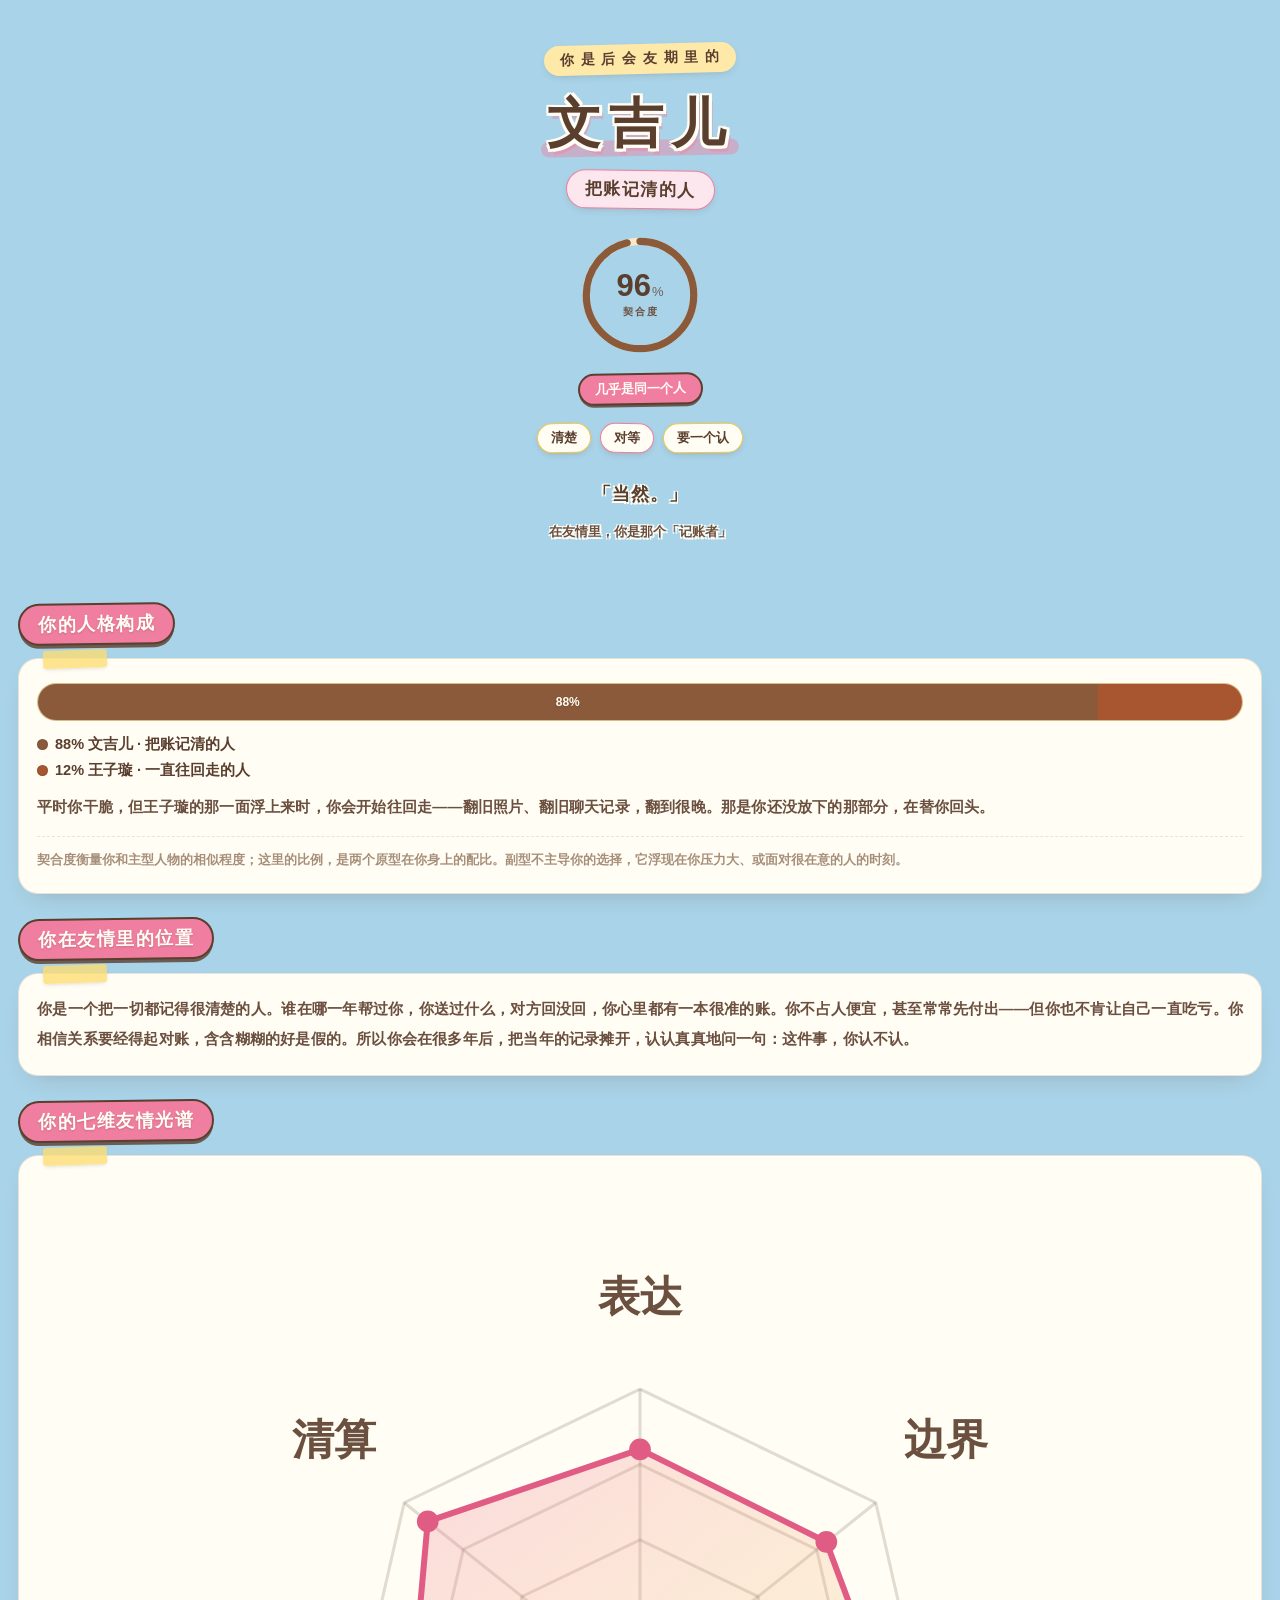
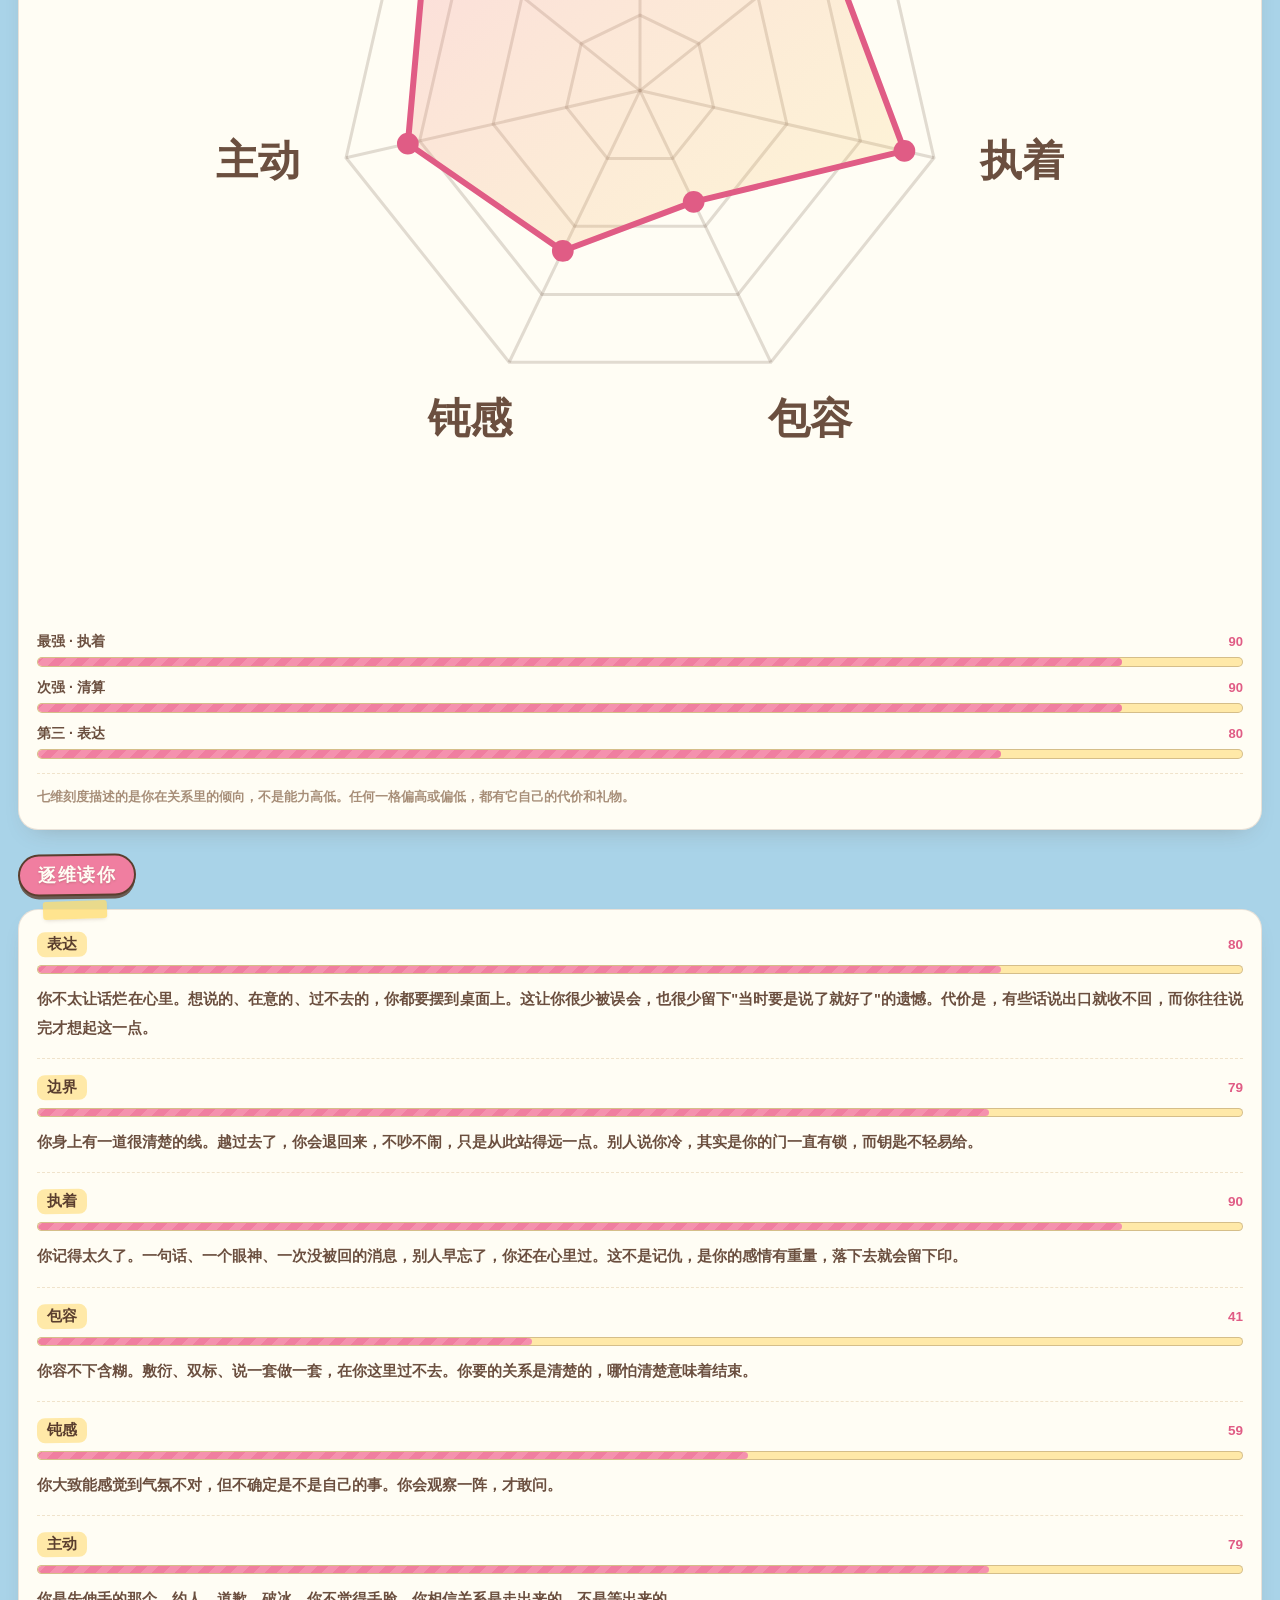
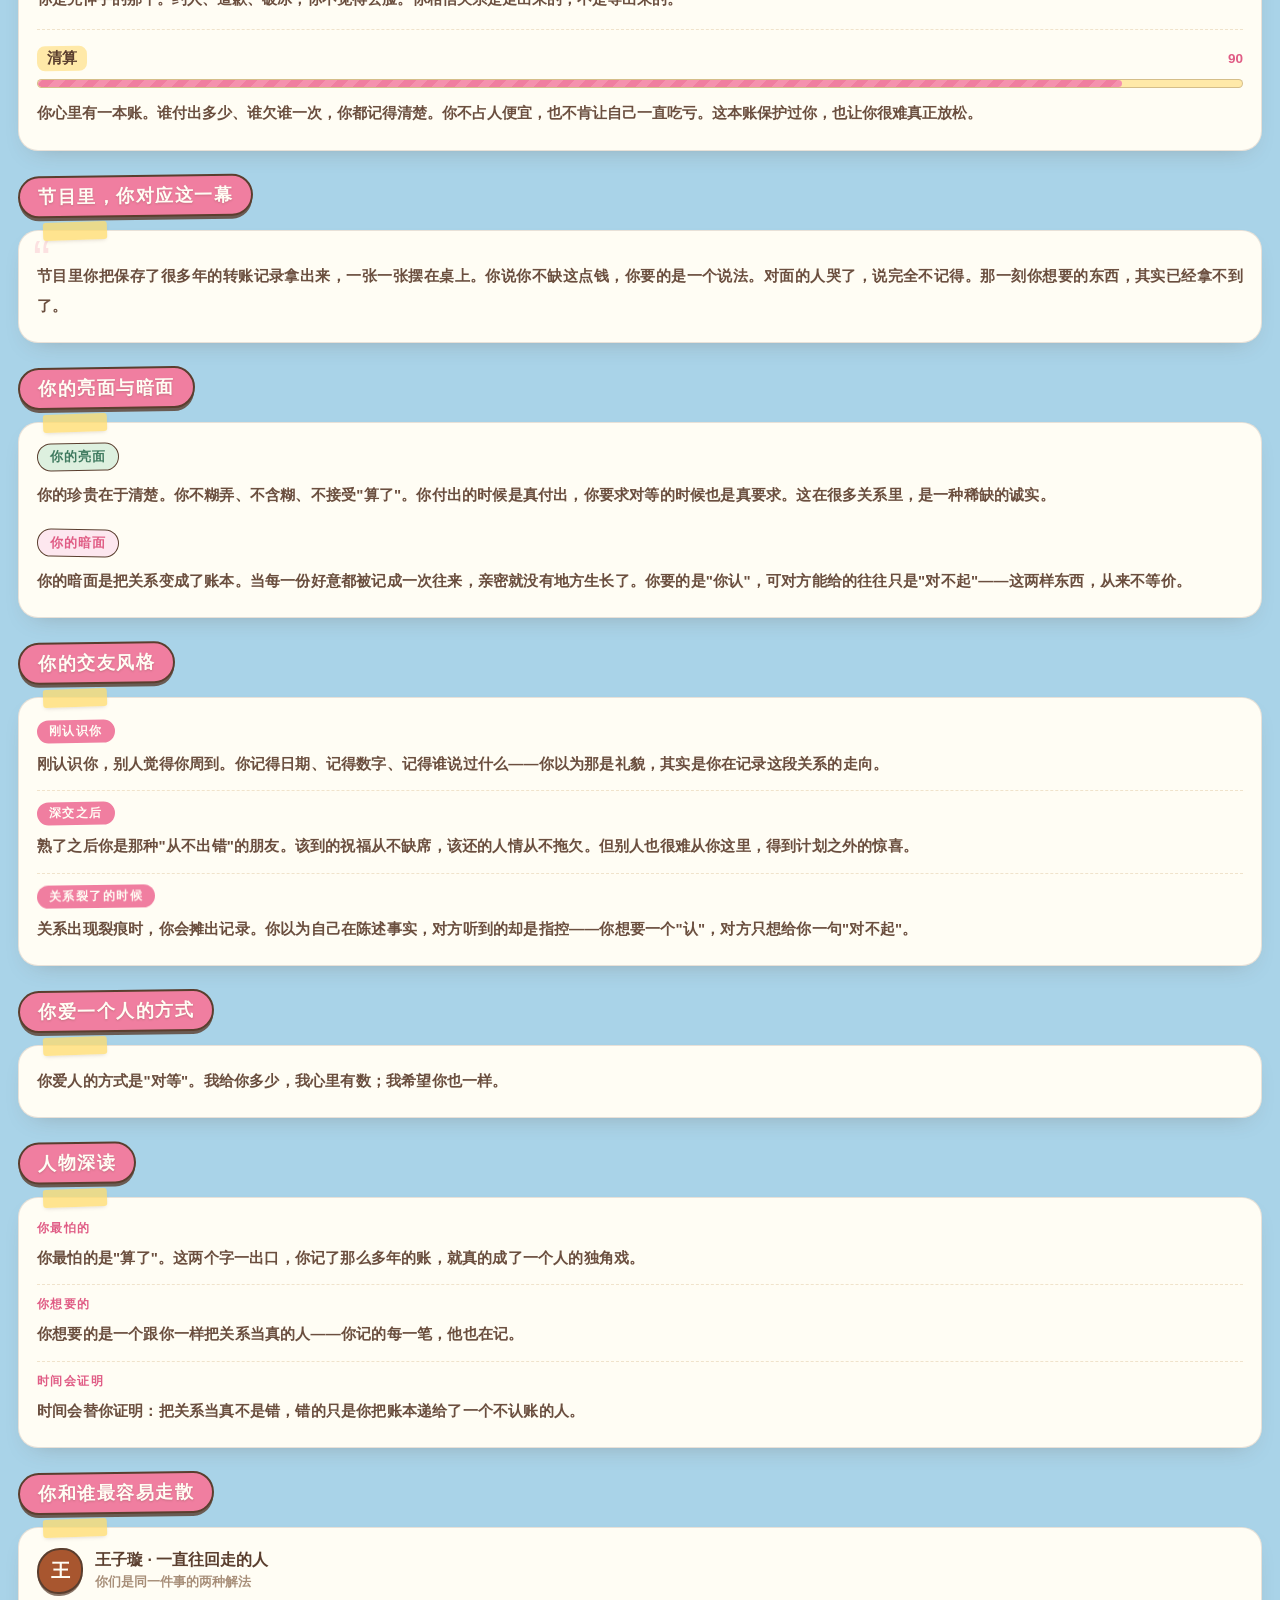
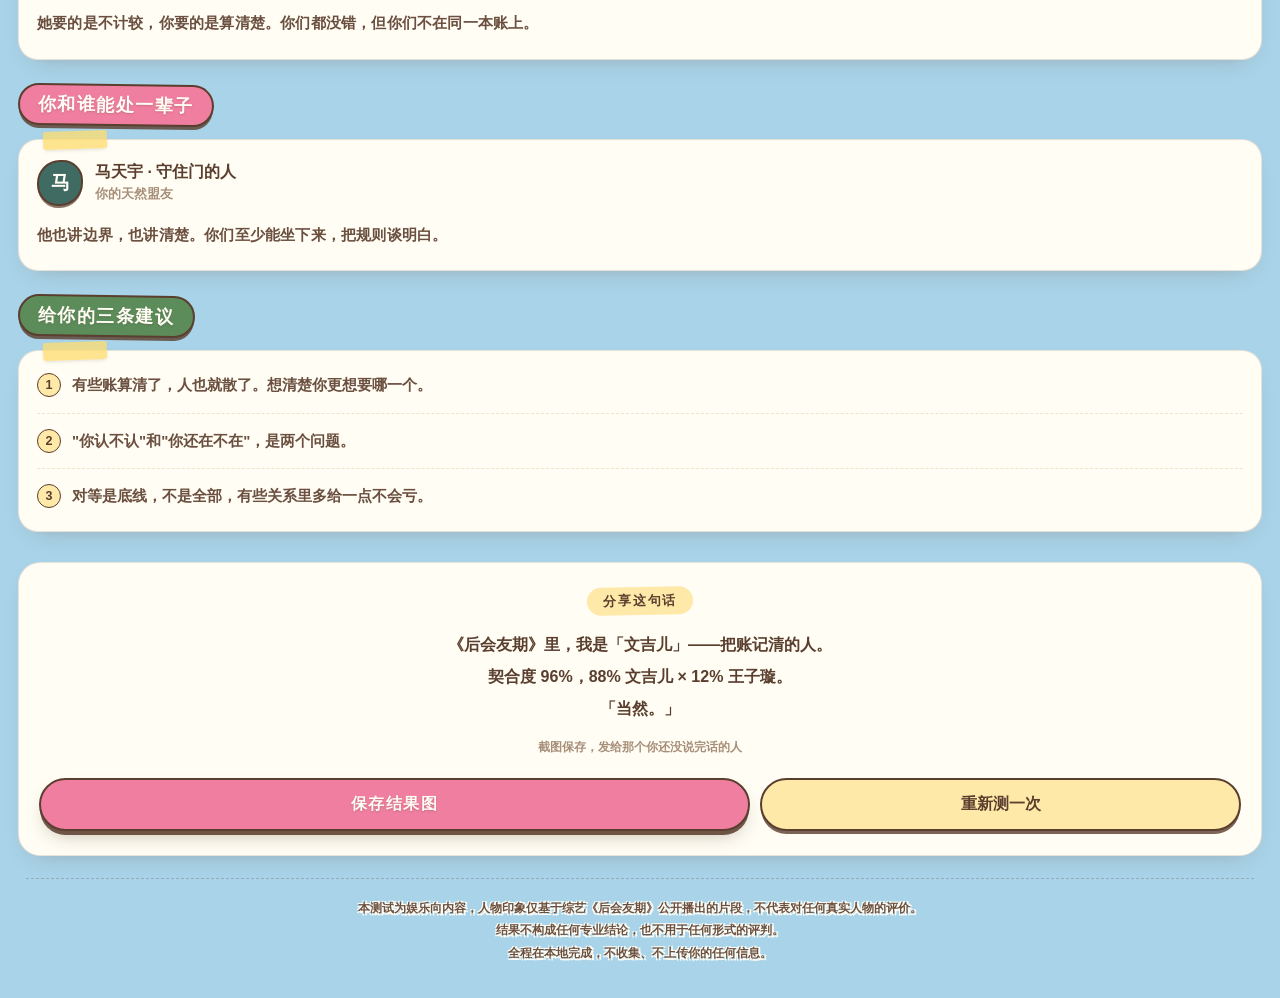
==== commit 19025868: "feat: 全站改版手账可爱风 - AI 生成水彩风景底图（天空/森林/绿皮火车）+ 拍立得装饰图 - 封面/答题/结果全套换装：奶油撕纸卡片、粉黄便签、和纸胶带、涂鸦贴纸（相机/爱心/感叹线 SVG" ====
--- a/demo.html
+++ b/demo.html
@@ -5,13 +5,18 @@
 <meta name="viewport" content="width=device-width,initial-scale=1,maximum-scale=1,user-scalable=no,viewport-fit=cover">
 <title>《后会友期》· 你是里面的谁</title>
 <meta name="description" content="28 个关于友情的瞬间，测出你在《后会友期》里对应的是哪一个人。">
-<link rel="stylesheet" href="style.css?v=20261111">
+<link rel="stylesheet" href="style.css?v=20261112">
 </head>
 <body>
 
 <!-- 封面 -->
 <section class="page active" id="pg-cover">
   <div class="cover">
+    <svg class="cv-doodle d-cam" viewBox="0 0 64 52"><rect x="4" y="14" width="56" height="34" rx="9" fill="#FFE9A8" stroke="#5A3E2E" stroke-width="2.6"/><path d="M22 14 L27 6 h10 l5 8" fill="#FFE9A8" stroke="#5A3E2E" stroke-width="2.6" stroke-linejoin="round"/><circle cx="32" cy="31" r="11" fill="#FFFDF4" stroke="#5A3E2E" stroke-width="2.6"/><circle cx="32" cy="31" r="5.5" fill="#F07EA0"/></svg>
+    <svg class="cv-doodle d-h1" viewBox="0 0 26 24"><path d="M13 21 C4 14 1 8 4.5 4 C7 1.4 11 2 13 6 C15 2 19 1.4 21.5 4 C25 8 22 14 13 21Z" fill="#F07EA0" opacity=".9"/></svg>
+    <svg class="cv-doodle d-h2" viewBox="0 0 26 24"><path d="M13 21 C4 14 1 8 4.5 4 C7 1.4 11 2 13 6 C15 2 19 1.4 21.5 4 C25 8 22 14 13 21Z" fill="#E05C85" opacity=".75"/></svg>
+    <svg class="cv-doodle d-bang" viewBox="0 0 44 30"><g stroke="#F5C842" stroke-width="5" stroke-linecap="round"><path d="M6 26 L12 6"/><path d="M22 28 L26 9"/><path d="M37 26 L41 12"/></g></svg>
+
     <div class="cv-seal serif">友</div>
 
     <div class="cv-kicker">FRIEND · ARCHETYPE</div>
@@ -43,6 +48,7 @@
 <!-- 答题 -->
 <section class="page" id="pg-quiz">
   <div class="quiz">
+    <svg class="cv-doodle d-quiz-cam" viewBox="0 0 64 52" style="top:calc(env(safe-area-inset-top) + 58px);right:22px;width:46px;transform:rotate(7deg)"><rect x="4" y="14" width="56" height="34" rx="9" fill="#FFFDF4" stroke="#5A3E2E" stroke-width="2.6"/><path d="M22 14 L27 6 h10 l5 8" fill="#FFFDF4" stroke="#5A3E2E" stroke-width="2.6" stroke-linejoin="round"/><circle cx="32" cy="31" r="11" fill="#FFE9A8" stroke="#5A3E2E" stroke-width="2.6"/><circle cx="32" cy="31" r="5.5" fill="#F07EA0"/></svg>
     <div class="q-head">
       <div class="q-num"><span id="q-idx">01</span><span id="q-total">/ 28</span></div>
       <div class="q-track"><div class="q-bar" id="q-bar"></div></div>
@@ -76,7 +82,7 @@
 /* demo 页：默认展示文吉儿结果，可用 ?demo=wang / ?demo=王子璇&fit=88 指定任意人物 */
 window.__DEMO_DEFAULT__ = 'wen';
 </script>
-<script src="data-hhyq.js?v=20261111"></script>
-<script src="app.js?v=20261111"></script>
+<script src="data-hhyq.js?v=20261112"></script>
+<script src="app.js?v=20261112"></script>
 </body>
 </html>
--- a/style.css
+++ b/style.css
@@ -1,22 +1,29 @@
 /* ============================================================
    《后会友期》· 你是里面的谁    样式
-   纸感米白 + 赭红（存在主义同款风格）
+   手账可爱风：天空风景底图 + 奶油撕纸卡片 + 粉黄便签 + 涂鸦贴纸
    ============================================================ */
 :root{
-  --ink:#23201A;
-  --ink2:#4A443A;
-  --muted:#8B8578;
-  --line:#DED6C2;
-  --paper:#F4F1E8;
-  --card:#FBF9F3;
-  --red:#B5543B;
-  --red-d:#9E4630;
+  --ink:#5A3E2E;
+  --ink2:#6B4F3F;
+  --muted:#A78E78;
+  --line:#F0E3CB;
+  --paper:#BFE0EE;
+  --card:#FFFDF4;
+  --pink:#F07EA0;
+  --pink-d:#E05C85;
+  --pink-l:#FDE7EF;
+  --yellow:#FFE9A8;
+  --yellow-d:#F5C842;
+  --green:#5B8C5A;
+  --blue:#8EC9E8;
   --serif:"Songti SC","STSong","Source Han Serif SC","SimSun",serif;
+  --hand:"Kaiti SC","KaiTi","STKaiti","楷体","Yuanti SC",-apple-system,"PingFang SC","Microsoft YaHei",sans-serif;
 }
 *{margin:0;padding:0;box-sizing:border-box;-webkit-tap-highlight-color:transparent}
 body{
-  font-family:-apple-system,BlinkMacSystemFont,"PingFang SC","Hiragino Sans GB","Microsoft YaHei",sans-serif;
-  background:var(--paper);color:var(--ink);
+  font-family:var(--hand);
+  color:var(--ink);
+  background:#A9D3E8 url("assets/bg.jpg") center top / cover no-repeat fixed;
   -webkit-font-smoothing:antialiased;
   overscroll-behavior:none;
 }
@@ -26,140 +33,215 @@
 .page{display:none}
 .page.active{display:block}
 
-/* ================= 封面（纸感米白 · 赭红点缀） ================= */
+/* 撕纸大卡片（封面/答题共用容器感） */
+.scrap{
+  background:var(--card);
+  border-radius:22px;
+  box-shadow:0 14px 38px -16px rgba(90,62,46,.38),0 3px 10px -4px rgba(90,62,46,.14);
+  position:relative;
+}
+/* 卡片顶部的和纸胶带 */
+.tape{
+  position:absolute;top:-11px;left:50%;
+  width:96px;height:26px;margin-left:-48px;
+  background:rgba(247,169,192,.72);
+  transform:rotate(-2.4deg);
+  border-radius:3px;
+  box-shadow:0 2px 5px -2px rgba(90,62,46,.25);
+}
+.tape.t-y{background:rgba(255,220,110,.75);transform:rotate(1.8deg)}
+.tape.t-b{background:rgba(150,205,235,.72);transform:rotate(-1.2deg)}
+
+/* ================= 封面 ================= */
 .cover{
   position:relative;min-height:100vh;
-  background:#F4F1E8;color:#23201A;
-  padding:calc(env(safe-area-inset-top) + 54px) 30px calc(env(safe-area-inset-bottom) + 34px);
+  padding:calc(env(safe-area-inset-top) + 46px) 18px calc(env(safe-area-inset-bottom) + 30px);
   display:flex;flex-direction:column;align-items:center;justify-content:center;
   text-align:center;overflow:hidden;
 }
+/* 底图上叠一层淡奶油，保证文字可读 */
+.cover::before{
+  content:"";position:absolute;inset:0;
+  background:linear-gradient(180deg,rgba(255,250,235,.24),rgba(255,250,235,.10) 40%,rgba(255,250,235,.34));
+  pointer-events:none;
+}
+.cover>*{position:relative;z-index:1}
+/* doodle 贴纸（相机/爱心/感叹线，由 HTML 注入 SVG） */
+.cv-doodle{position:absolute;z-index:1;pointer-events:none}
+.cv-doodle.d-cam{top:calc(env(safe-area-inset-top) + 26px);left:26px;width:58px;transform:rotate(-8deg)}
+.cv-doodle.d-h1{top:calc(env(safe-area-inset-top) + 84px);right:30px;width:26px;transform:rotate(10deg)}
+.cv-doodle.d-h2{top:calc(env(safe-area-inset-top) + 130px);right:74px;width:15px;transform:rotate(-6deg)}
+.cv-doodle.d-bang{bottom:150px;left:24px;width:44px;transform:rotate(-14deg)}
+
 .cv-seal{
-  width:56px;height:56px;flex:none;margin-top:auto;margin-bottom:24px;
-  border:1.5px solid #23201A;border-radius:50%;
+  width:62px;height:62px;flex:none;margin-top:auto;margin-bottom:18px;
+  background:var(--yellow);border:2px dashed var(--ink);
+  border-radius:50% 46% 52% 48%;
   display:flex;align-items:center;justify-content:center;
-  font-size:25px;line-height:1;color:#23201A;letter-spacing:0;
+  font-size:28px;line-height:1;color:var(--ink);font-weight:700;
+  transform:rotate(-6deg);
 }
 .cv-kicker{
-  display:inline-flex;align-items:center;gap:12px;
-  font-size:10px;letter-spacing:.32em;color:#8B8578;
-  margin-bottom:20px;font-weight:500;
-}
-.cv-kicker:before,.cv-kicker:after{content:"";width:24px;height:1px;background:#DCD3BE}
+  display:inline-block;
+  font-size:13px;letter-spacing:.14em;color:var(--ink);
+  background:var(--yellow);border-radius:999px;
+  padding:6px 18px;margin-bottom:22px;font-weight:700;
+  transform:rotate(-1.2deg);
+  box-shadow:0 3px 8px -4px rgba(90,62,46,.3);
+}
 .cv-title{
-  font-family:var(--serif);font-size:44px;line-height:1.42;font-weight:700;
-  letter-spacing:6px;color:#23201A;margin-bottom:18px;
-}
-.cv-title .hl{color:#B5543B;letter-spacing:6px}
+  font-family:var(--hand);
+  font-size:42px;line-height:1.5;font-weight:700;
+  letter-spacing:4px;color:var(--ink);margin-bottom:8px;
+  text-shadow:
+    -2px -2px 0 #FFFDF4,2px -2px 0 #FFFDF4,-2px 2px 0 #FFFDF4,2px 2px 0 #FFFDF4,
+    -2px 0 0 #FFFDF4,2px 0 0 #FFFDF4,0 -2px 0 #FFFDF4,0 2px 0 #FFFDF4,
+    3px 5px 0 rgba(240,126,160,.4);
+}
+.cv-title .hl{
+  color:var(--pink-d);letter-spacing:4px;
+  background:linear-gradient(transparent 58%,var(--yellow) 58%,var(--yellow) 92%,transparent 92%);
+  padding:0 4px;
+}
 .cv-sub{
-  font-size:14px;line-height:2.05;color:#5A5348;letter-spacing:.3px;
-  margin-bottom:26px;
-}
-.cv-tags{display:flex;flex-direction:column;gap:7px;margin-bottom:26px}
-.cv-row{display:flex;justify-content:center;gap:7px}
+  font-size:16px;line-height:2;color:var(--ink2);letter-spacing:.4px;
+  margin-bottom:20px;font-weight:600;
+  text-shadow:-1.5px -1.5px 0 #FFFDF4,1.5px -1.5px 0 #FFFDF4,-1.5px 1.5px 0 #FFFDF4,1.5px 1.5px 0 #FFFDF4;
+}
+.cv-tags{display:flex;flex-direction:column;gap:8px;margin-bottom:20px}
+.cv-row{display:flex;justify-content:center;gap:8px}
 .cv-tags span{
-  font-size:11.5px;line-height:1;padding:6px 11px;border-radius:999px;
-  background:#FBF9F3;border:1px solid #DED6C2;color:#4A443A;
-}
+  font-size:13px;line-height:1;padding:7px 13px;border-radius:999px;
+  background:var(--card);border:1.6px solid var(--pink);color:var(--ink);
+  font-weight:700;letter-spacing:1px;
+  box-shadow:0 3px 7px -3px rgba(90,62,46,.28);
+}
+.cv-row:nth-child(2) span:nth-child(even){border-color:var(--green);transform:rotate(1deg)}
+.cv-row:nth-child(2) span:nth-child(odd){border-color:var(--yellow-d);transform:rotate(-1deg)}
+.cv-row:nth-child(1) span:nth-child(odd){transform:rotate(-.8deg)}
+.cv-row:nth-child(1) span:nth-child(even){transform:rotate(.9deg)}
 .cv-meta{
   display:flex;align-items:center;justify-content:center;gap:10px;
-  font-size:11.5px;color:#8B8578;margin-bottom:30px;
-}
-.cv-meta b{font-family:var(--serif);font-size:16px;font-weight:700;color:#23201A;margin-right:2px}
-.cv-meta i{width:1px;height:11px;background:#DED6C2}
+  font-size:13px;color:var(--ink);margin-bottom:26px;font-weight:700;
+  text-shadow:-1.5px -1.5px 0 #FFFDF4,1.5px -1.5px 0 #FFFDF4,-1.5px 1.5px 0 #FFFDF4,1.5px 1.5px 0 #FFFDF4;
+}
+.cv-meta b{font-size:17px;font-weight:700;color:var(--pink-d);margin-right:2px}
+.cv-meta i{width:2px;height:12px;background:rgba(90,62,46,.3);border-radius:2px}
 .btn-main{
   position:relative;z-index:2;
-  width:100%;border:none;border-radius:999px;
-  background:#23201A;color:#F4F1E8;
-  font-size:15.5px;font-weight:600;letter-spacing:6px;
-  padding:16px 0;cursor:pointer;
-  transition:transform .18s ease,background .18s ease;
-}
-.btn-main:active{transform:scale(.985);background:#3a332a}
+  width:100%;border:2.5px solid var(--ink);border-radius:999px;
+  background:var(--pink);color:#FFFDF4;
+  font-family:var(--hand);
+  font-size:18px;font-weight:700;letter-spacing:5px;
+  padding:15px 0;cursor:pointer;
+  box-shadow:0 5px 0 -1px rgba(90,62,46,.85),0 10px 20px -8px rgba(90,62,46,.4);
+  transition:transform .18s ease,box-shadow .18s ease;
+  text-shadow:0 1px 2px rgba(90,62,46,.25);
+}
+.btn-main:active{transform:translateY(3px);box-shadow:0 2px 0 -1px rgba(90,62,46,.85)}
 .cover .btn-main{max-width:300px;margin:0 auto}
-.cv-btn{margin-bottom:16px}
+.cv-btn{margin-bottom:20px}
 .cv-privacy{
-  font-size:11px;line-height:1.7;color:#9A9384;margin-bottom:6px;
+  font-size:12px;line-height:1.7;color:var(--ink);font-weight:600;margin-bottom:6px;
+  text-shadow:-1.5px -1.5px 0 #FFFDF4,1.5px -1.5px 0 #FFFDF4,-1.5px 1.5px 0 #FFFDF4,1.5px 1.5px 0 #FFFDF4;
 }
 .cv-disc{
-  font-size:10.5px;line-height:1.7;color:#B4AD9C;
-  margin-bottom:auto;padding:0 6px;
+  font-size:11px;line-height:1.75;color:var(--ink2);font-weight:600;
+  margin-bottom:auto;padding:0 8px;
+  text-shadow:-1.5px -1.5px 0 #FFFDF4,1.5px -1.5px 0 #FFFDF4,-1.5px 1.5px 0 #FFFDF4,1.5px 1.5px 0 #FFFDF4;
 }
 
 /* ================= 答题 ================= */
 .quiz{
+  position:relative;
   min-height:100vh;display:flex;flex-direction:column;
-  padding:calc(env(safe-area-inset-top) + 26px) 24px calc(env(safe-area-inset-bottom) + 20px);
-  background:var(--paper);
+  padding:calc(env(safe-area-inset-top) + 22px) 18px calc(env(safe-area-inset-bottom) + 18px);
 }
 .q-head{flex-shrink:0}
-.q-num{display:flex;align-items:baseline;gap:5px;margin-bottom:12px}
-#q-idx{font-family:var(--serif);font-size:30px;font-weight:700;color:var(--ink);letter-spacing:1px}
-#q-total{font-size:13px;color:var(--muted)}
-.q-track{height:3px;background:#E5DEC9;border-radius:999px;overflow:hidden}
-.q-bar{height:100%;width:0;border-radius:999px;background:linear-gradient(90deg,#C97B5F,#B5543B);transition:width .35s ease}
-.q-body{flex:1;display:flex;flex-direction:column;justify-content:center;padding:34px 0 10px}
+.q-num{
+  display:inline-flex;align-items:center;gap:6px;margin-bottom:12px;
+  background:var(--yellow);border-radius:999px;padding:7px 16px;
+  font-weight:700;color:var(--ink);letter-spacing:1px;
+  box-shadow:0 3px 8px -4px rgba(90,62,46,.3);
+  transform:rotate(-1deg);
+}
+#q-idx{font-size:19px;font-weight:700;color:var(--ink)}
+#q-total{font-size:13px;color:var(--ink2)}
+.q-track{height:12px;background:rgba(255,253,244,.9);border:1.6px solid var(--ink);border-radius:999px;overflow:hidden}
+.q-bar{height:100%;width:0;border-radius:999px;background:repeating-linear-gradient(-45deg,var(--pink) 0 10px,#F591AE 10px 20px);transition:width .35s ease}
+.q-body{
+  flex:1;display:flex;flex-direction:column;justify-content:center;
+  padding:18px 14px 6px;position:relative;
+}
 .q-text{
-  font-family:var(--serif);font-size:22px;line-height:1.72;font-weight:600;
-  color:var(--ink);letter-spacing:.6px;margin-bottom:30px;
-}
-.q-opts{display:flex;flex-direction:column;gap:11px}
+  font-family:var(--hand);font-size:20.5px;line-height:1.78;font-weight:700;
+  color:var(--ink);letter-spacing:.6px;margin-bottom:18px;
+}
+.q-opts{display:flex;flex-direction:column;gap:10px}
 .opt{
   display:flex;align-items:flex-start;gap:12px;
   width:100%;text-align:left;cursor:pointer;
-  background:var(--card);border:1px solid var(--line);border-radius:13px;
-  padding:15px 15px 15px 14px;
-  font-family:inherit;font-size:14px;line-height:1.75;color:var(--ink2);
+  background:var(--card);border:1.8px solid rgba(90,62,46,.16);border-radius:24px;
+  padding:13px 15px 13px 14px;
+  font-family:inherit;font-size:15px;line-height:1.75;color:var(--ink2);font-weight:600;
+  box-shadow:0 4px 12px -6px rgba(90,62,46,.3);
   transition:all .18s ease;
 }
+.opt:nth-child(even){transform:rotate(.5deg)}
+.opt:nth-child(odd){transform:rotate(-.4deg)}
 .opt .ok{
-  flex-shrink:0;width:22px;height:22px;border-radius:7px;
-  background:#EFE9DA;color:var(--muted);
-  font-size:11.5px;font-weight:700;line-height:22px;text-align:center;
+  flex-shrink:0;width:27px;height:27px;border-radius:50%;
+  background:var(--pink);color:#FFFDF4;
+  font-size:13.5px;font-weight:700;line-height:27px;text-align:center;
   transition:all .18s ease;margin-top:1px;
+  box-shadow:0 2px 4px -1px rgba(90,62,46,.4);
 }
 .opt .ot{flex:1;padding-top:1px}
-.opt:active{transform:scale(.99)}
-.opt.on{border-color:var(--red);background:#FBF2EC;box-shadow:0 8px 22px -14px rgba(181,84,59,.55)}
-.opt.on .ok{background:var(--red);color:#fff}
-.opt.on .ot{color:var(--ink);font-weight:500}
+.opt:active{transform:scale(.985)}
+.opt.on{border-color:var(--pink-d);background:var(--pink-l);box-shadow:0 8px 20px -10px rgba(224,92,133,.6)}
+.opt.on .ok{background:var(--pink-d);transform:scale(1.08)}
+.opt.on .ot{color:var(--ink);font-weight:700}
 .q-foot{flex-shrink:0;padding-top:14px;text-align:center}
 .btn-back{
-  background:none;border:none;font-family:inherit;
-  font-size:12.5px;color:var(--muted);padding:10px 20px;cursor:pointer;
-}
+  background:var(--yellow);border:1.8px solid var(--ink);border-radius:999px;font-family:inherit;
+  font-size:14.5px;color:var(--ink);font-weight:700;padding:10px 24px;cursor:pointer;
+  box-shadow:0 3px 0 -1px rgba(90,62,46,.8);
+}
+.btn-back:active{transform:translateY(2px);box-shadow:0 1px 0 -1px rgba(90,62,46,.8)}
 
 /* ================= 加载 ================= */
 .loading{
   min-height:100vh;display:flex;flex-direction:column;align-items:center;justify-content:center;
-  background:var(--paper);
   padding:40px;
 }
-.ld-ring{position:relative;width:74px;height:74px;margin-bottom:42px}
+.ld-ring{position:relative;width:78px;height:78px;margin-bottom:40px}
 .ld-ring i{
   position:absolute;inset:0;border-radius:50%;
-  border:1.5px solid rgba(181,84,59,.28);
+  border:2.5px solid rgba(240,126,160,.5);
   animation:ldp 2.4s ease-out infinite;
 }
-.ld-ring i:nth-child(2){animation-delay:.8s}
-.ld-ring i:nth-child(3){animation-delay:1.6s}
+.ld-ring i:nth-child(2){animation-delay:.8s;border-color:rgba(245,200,66,.55)}
+.ld-ring i:nth-child(3){animation-delay:1.6s;border-color:rgba(139,201,232,.55)}
 @keyframes ldp{
   0%{transform:scale(.34);opacity:0}
   30%{opacity:1}
   100%{transform:scale(1.15);opacity:0}
 }
 .ld-step{
-  font-family:var(--serif);font-size:16px;color:var(--ink);letter-spacing:2.5px;
-  min-height:24px;transition:opacity .3s;
-}
-.ld-dots{display:flex;gap:7px;margin-top:22px}
-.ld-dot{width:5px;height:5px;border-radius:50%;background:#DED6C2;transition:all .35s}
-.ld-dot.on{background:var(--red);box-shadow:0 0 8px rgba(181,84,59,.5)}
-.ld-tip{margin-top:34px;font-size:11.5px;color:#9A9384;letter-spacing:.6px}
+  font-family:var(--hand);font-size:18px;color:var(--ink);letter-spacing:2px;font-weight:700;
+  min-height:26px;transition:opacity .3s;
+  text-shadow:-1.5px -1.5px 0 #FFFDF4,1.5px -1.5px 0 #FFFDF4,-1.5px 1.5px 0 #FFFDF4,1.5px 1.5px 0 #FFFDF4;
+}
+.ld-dots{display:flex;gap:8px;margin-top:20px}
+.ld-dot{width:8px;height:8px;border-radius:50%;background:rgba(255,253,244,.85);border:1.5px solid rgba(90,62,46,.3);transition:all .35s}
+.ld-dot.on{background:var(--pink);border-color:var(--pink-d);transform:scale(1.15)}
+.ld-tip{
+  margin-top:30px;font-size:13px;color:var(--ink);letter-spacing:.6px;font-weight:600;
+  text-shadow:-1.5px -1.5px 0 #FFFDF4,1.5px -1.5px 0 #FFFDF4,-1.5px 1.5px 0 #FFFDF4,1.5px 1.5px 0 #FFFDF4;
+}
 
 /* ================= 结果 ================= */
 .result-scroll{
-  background:var(--paper);
   padding:0 0 calc(env(safe-area-inset-bottom) + 34px);
 }
 .fade-enter{opacity:0;transform:translateY(14px);animation:fe .62s cubic-bezier(.2,.8,.25,1) forwards}
@@ -167,29 +249,39 @@
 
 /* hero */
 .hero{
-  position:relative;padding:calc(env(safe-area-inset-top) + 54px) 26px 40px;
-  background:linear-gradient(180deg,#F7F3E8,#F4F1E8);
-  border-bottom:1px solid #E9E2CF;
+  position:relative;padding:calc(env(safe-area-inset-top) + 44px) 20px 38px;
   text-align:center;overflow:hidden;
 }
-.hero::before{
-  content:"";position:absolute;width:340px;height:340px;border-radius:50%;
-  right:-130px;top:-100px;
-  background:radial-gradient(circle,rgba(181,84,59,.08),transparent 68%);
-}
 .hero-eyebrow{
-  position:relative;font-size:10px;letter-spacing:.34em;color:var(--red);
-  margin-bottom:16px;
+  display:block;width:fit-content;margin:0 auto 16px;
+  font-size:14px;letter-spacing:.1em;color:var(--ink);font-weight:700;
+  background:var(--yellow);border-radius:999px;padding:6px 16px;
+  transform:rotate(-1.4deg);
+  box-shadow:0 3px 8px -4px rgba(90,62,46,.3);
 }
 .hero-name{
-  position:relative;font-family:var(--serif);font-size:50px;font-weight:700;
-  color:var(--ink);letter-spacing:6px;line-height:1.2;
+  display:block;width:fit-content;margin:0 auto;
+  position:relative;font-family:var(--hand);font-size:54px;font-weight:700;
+  color:var(--ink);letter-spacing:8px;line-height:1.25;
+  padding:0 8px;
+  text-shadow:
+    -2.5px -2.5px 0 #FFFDF4,2.5px -2.5px 0 #FFFDF4,-2.5px 2.5px 0 #FFFDF4,2.5px 2.5px 0 #FFFDF4,
+    -2.5px 0 0 #FFFDF4,2.5px 0 0 #FFFDF4,0 -2.5px 0 #FFFDF4,0 2.5px 0 #FFFDF4,
+    4px 6px 0 rgba(240,126,160,.45);
+}
+.hero-name::after{
+  content:"";position:absolute;left:2px;right:2px;bottom:2px;height:16px;
+  background:rgba(240,126,160,.42);border-radius:8px;z-index:-1;
+  transform:rotate(-1deg);
 }
 .hero-nick{
-  position:relative;margin-top:9px;font-size:14px;letter-spacing:2px;
-  color:var(--red);
-}
-.hero-ring{position:relative;width:120px;height:120px;margin:26px auto 0}
+  position:relative;display:inline-block;margin-top:12px;
+  font-size:17px;letter-spacing:1.5px;color:var(--ink);font-weight:700;
+  background:var(--pink-l);border:1.8px solid var(--pink);
+  border-radius:999px;padding:7px 18px;transform:rotate(.8deg);
+  box-shadow:0 3px 8px -4px rgba(90,62,46,.28);
+}
+.hero-ring{position:relative;width:124px;height:124px;margin:24px auto 0}
 .hero-ring svg{width:100%;height:100%;display:block}
 .hero-ring-txt{
   position:absolute;top:0;left:0;width:100%;height:100%;
@@ -197,191 +289,218 @@
   color:var(--ink);
 }
 .hero-ring-txt .rn{display:flex;align-items:baseline;justify-content:center;line-height:1}
-.hero-ring-txt .rn b{font-size:30px;font-weight:700;line-height:1}
+.hero-ring-txt .rn b{font-size:31px;font-weight:700;line-height:1}
 .hero-ring-txt .rn u{text-decoration:none;font-size:13px;margin-left:1px;opacity:.75;line-height:1}
 .hero-ring-txt i{
   font-style:normal;white-space:nowrap;
-  font-size:9.5px;color:var(--muted);letter-spacing:.16em;margin-right:-.16em;margin-top:4px;
+  font-size:10px;color:var(--ink2);letter-spacing:.16em;margin-right:-.16em;margin-top:4px;font-weight:700;
 }
 .hero-tag{
   position:relative;display:inline-block;margin-top:16px;
-  font-size:11.5px;color:#FBF9F3;font-weight:600;
-  background:var(--red);border-radius:999px;padding:4px 13px;
+  font-size:13px;color:#FFFDF4;font-weight:700;
+  background:var(--pink);border:2px solid var(--ink);border-radius:999px;padding:5px 15px;
+  box-shadow:0 3px 0 -1px rgba(90,62,46,.8);
+  transform:rotate(-1deg);
 }
 .hero-tags{
-  position:relative;display:flex;justify-content:center;gap:8px;margin-top:20px;flex-wrap:wrap;
+  position:relative;display:flex;justify-content:center;gap:9px;margin-top:18px;flex-wrap:wrap;
 }
 .hero-tags .tg{
-  font-size:11.5px;color:var(--ink2);
-  border:1px solid #C9C0AA;border-radius:999px;padding:4px 12px;
-}
+  font-size:13px;color:var(--ink);font-weight:700;
+  background:var(--card);border:1.8px solid var(--yellow-d);border-radius:999px;padding:5px 13px;
+  box-shadow:0 3px 7px -3px rgba(90,62,46,.28);
+}
+.hero-tags .tg:nth-child(even){border-color:var(--pink);transform:rotate(1deg)}
+.hero-tags .tg:nth-child(odd){transform:rotate(-.8deg)}
 .hero-line{
-  position:relative;margin-top:28px;font-family:var(--serif);
-  font-size:16px;line-height:1.9;color:var(--ink2);letter-spacing:1px;
+  position:relative;margin-top:24px;font-family:var(--hand);
+  font-size:18px;line-height:1.9;color:var(--ink);letter-spacing:1px;font-weight:700;
+  text-shadow:-1.5px -1.5px 0 #FFFDF4,1.5px -1.5px 0 #FFFDF4,-1.5px 1.5px 0 #FFFDF4,1.5px 1.5px 0 #FFFDF4;
 }
 .hero-role{
-  position:relative;margin-top:14px;font-size:11.5px;color:var(--muted);
-}
-
-/* 通用板块 */
-.sec{padding:0 20px;margin-top:26px}
+  position:relative;margin-top:12px;font-size:13px;color:var(--ink2);font-weight:600;
+  text-shadow:-1.5px -1.5px 0 #FFFDF4,1.5px -1.5px 0 #FFFDF4,-1.5px 1.5px 0 #FFFDF4,1.5px 1.5px 0 #FFFDF4;
+}
+
+/* 通用板块：白色撕纸卡片 */
+.sec{padding:0 18px;margin-top:24px}
 .sec-h{
-  display:flex;align-items:center;gap:9px;
-  font-family:var(--serif);font-size:16.5px;font-weight:700;color:var(--ink);
-  letter-spacing:1.2px;margin-bottom:13px;
-}
-.sec-h i{
-  display:block;width:3px;height:15px;border-radius:2px;
-  background:var(--red);
-}
+  display:inline-flex;align-items:center;gap:8px;
+  font-family:var(--hand);font-size:18px;font-weight:700;color:#FFFDF4;
+  letter-spacing:1.5px;margin-bottom:13px;
+  background:var(--pink);border:2px solid var(--ink);
+  border-radius:999px;padding:7px 18px;
+  box-shadow:0 4px 0 -1px rgba(90,62,46,.8);
+  transform:rotate(-.8deg);
+  text-shadow:0 1px 2px rgba(90,62,46,.25);
+}
+.sec:nth-child(even) .sec-h{background:var(--pink)}
+.sec-h.alt{background:var(--green);transform:rotate(.8deg)}
+.sec-h i{display:none}
 .card{
-  background:var(--card);border:1px solid var(--line);border-radius:16px;
+  background:var(--card);border:1.6px solid rgba(90,62,46,.14);border-radius:20px;
   padding:20px 18px;
-  box-shadow:0 6px 20px -18px rgba(35,32,26,.4);
-}
-.para{font-size:14px;line-height:2.05;color:var(--ink2);text-align:justify;letter-spacing:.2px}
+  box-shadow:0 10px 26px -16px rgba(90,62,46,.4);
+  position:relative;
+}
+.card::before{
+  content:"";position:absolute;top:-9px;left:24px;
+  width:64px;height:18px;border-radius:3px;
+  background:rgba(255,220,110,.75);
+  transform:rotate(-2deg);
+  box-shadow:0 2px 4px -2px rgba(90,62,46,.25);
+}
+.card.no-tape::before{display:none}
+.para{font-size:15px;line-height:2.05;color:var(--ink2);text-align:justify;letter-spacing:.2px;font-weight:600}
 .card .para + .para{margin-top:12px}
 .note{
-  margin-top:14px;padding-top:13px;border-top:1px dashed var(--line);
-  font-size:11.5px;line-height:1.85;color:var(--muted);
+  margin-top:14px;padding-top:12px;border-top:1.6px dashed var(--line);
+  font-size:12.5px;line-height:1.85;color:var(--muted);font-weight:600;
 }
 
 /* 雷达 */
 .radar{width:100%;height:auto;display:block;margin:-4px 0 2px}
 .top3{display:flex;flex-direction:column;gap:12px;margin-top:6px}
 .t3-h{display:flex;justify-content:space-between;align-items:baseline;margin-bottom:6px}
-.t3n{font-size:12.5px;font-weight:600;color:var(--ink2)}
-.t3v{font-size:12px;font-weight:700;color:var(--red-d)}
-.t3-bar{height:6px;background:#EAE3D2;border-radius:999px;overflow:hidden}
-.t3-bar i{display:block;height:100%;border-radius:999px;background:linear-gradient(90deg,#C97B5F,#B5543B)}
+.t3n{font-size:14px;font-weight:700;color:var(--ink2)}
+.t3v{font-size:13px;font-weight:700;color:var(--pink-d)}
+.t3-bar{height:10px;background:var(--yellow);border:1.4px solid rgba(90,62,46,.25);border-radius:999px;overflow:hidden}
+.t3-bar i{display:block;height:100%;border-radius:999px;background:repeating-linear-gradient(-45deg,var(--pink) 0 8px,#F591AE 8px 16px)}
 
 /* 逐维 */
-.dim-row{padding:16px 0;border-bottom:1px dashed var(--line)}
+.dim-row{padding:16px 0;border-bottom:1.6px dashed var(--line)}
 .dim-row:first-child{padding-top:2px}
 .dim-row:last-child{border-bottom:none;padding-bottom:2px}
 .dim-head{display:flex;justify-content:space-between;align-items:center;margin-bottom:8px}
 .dim-name{
-  font-size:14px;font-weight:700;color:var(--ink);
-  padding-left:9px;border-left:3px solid var(--red);
-}
-.dim-val{font-size:12.5px;font-weight:700;color:var(--red-d)}
-.dim-bar{height:5px;background:#EAE3D2;border-radius:999px;overflow:hidden;margin-bottom:11px}
-.dim-bar i{display:block;height:100%;border-radius:999px;background:linear-gradient(90deg,#D9A08A,#B5543B)}
-.dim-txt{font-size:13px;line-height:1.95;color:var(--ink2);text-align:justify}
+  font-size:15px;font-weight:700;color:var(--ink);
+  background:var(--yellow);border-radius:8px;padding:3px 10px;
+  transform:rotate(-.6deg);
+}
+.dim-val{font-size:13.5px;font-weight:700;color:var(--pink-d)}
+.dim-bar{height:9px;background:var(--yellow);border:1.4px solid rgba(90,62,46,.25);border-radius:999px;overflow:hidden;margin-bottom:11px}
+.dim-bar i{display:block;height:100%;border-radius:999px;background:repeating-linear-gradient(-45deg,#F591AE 0 8px,var(--pink) 8px 16px)}
+.dim-txt{font-size:14.5px;line-height:1.95;color:var(--ink2);text-align:justify;font-weight:600}
 
 /* 名场面 */
 .scene-card{position:relative;padding-top:30px}
 .scene-mark{
   position:absolute;top:2px;left:14px;
-  font-family:var(--serif);font-size:56px;line-height:1;
-  color:rgba(181,84,59,.15);
+  font-family:var(--hand);font-size:52px;line-height:1;
+  color:rgba(240,126,160,.22);
 }
 
 /* 亮面暗面 */
 .ls-label{
-  display:inline-block;font-size:11.5px;font-weight:700;letter-spacing:1px;
-  padding:3px 10px;border-radius:6px;margin-bottom:9px;
-}
-.ls-label.good{background:#EAF3EC;color:#3F7A5F}
-.ls-label.warn{background:#F9EDE6;color:#A8543A}
+  display:inline-block;font-size:13px;font-weight:700;letter-spacing:1px;
+  padding:4px 12px;border-radius:999px;margin-bottom:9px;
+  border:1.6px solid var(--ink);
+}
+.ls-label.good{background:#DDF0DF;color:#3F7A5F;transform:rotate(-.8deg)}
+.ls-label.warn{background:var(--pink-l);color:var(--pink-d);transform:rotate(.8deg)}
 .ls-label.warn{margin-top:18px}
 .ls-label + .para{margin-top:0}
 
 /* 人物卡 */
 .who-row{display:flex;align-items:center;gap:12px;margin-bottom:14px}
 .who-ava{
-  width:44px;height:44px;border-radius:14px;flex-shrink:0;
-  color:#fff;font-family:var(--serif);font-size:19px;font-weight:700;
+  width:46px;height:46px;border-radius:50% 44% 50% 46%;flex-shrink:0;
+  color:#FFFDF4;font-family:var(--hand);font-size:19px;font-weight:700;
   display:flex;align-items:center;justify-content:center;
-  box-shadow:0 8px 18px -12px rgba(35,32,26,.7);
-}
-.who-name{font-size:14.5px;font-weight:700;color:var(--ink);margin-bottom:3px}
-.who-sub{font-size:11.5px;color:var(--muted)}
+  border:2px solid var(--ink);
+  box-shadow:0 3px 0 -1px rgba(90,62,46,.7);
+}
+.who-name{font-size:16px;font-weight:700;color:var(--ink);margin-bottom:3px}
+.who-sub{font-size:12.5px;color:var(--muted);font-weight:600}
 
 /* 建议 */
-.adv{display:flex;gap:11px;padding:13px 0;border-bottom:1px dashed var(--line)}
+.adv{display:flex;gap:11px;padding:13px 0;border-bottom:1.6px dashed var(--line)}
 .adv:first-child{padding-top:0}
 .adv:last-child{border-bottom:none;padding-bottom:0}
 .adv b{
-  flex-shrink:0;width:20px;height:20px;border-radius:50%;
-  background:#F6EBE0;color:var(--red-d);
-  font-size:11px;font-weight:700;line-height:20px;text-align:center;margin-top:2px;
-}
-.adv span{font-size:13.5px;line-height:1.9;color:var(--ink2)}
+  flex-shrink:0;width:24px;height:24px;border-radius:50%;
+  background:var(--yellow);border:1.6px solid var(--ink);color:var(--ink);
+  font-size:12.5px;font-weight:700;line-height:22px;text-align:center;margin-top:2px;
+}
+.adv span{font-size:15px;line-height:1.9;color:var(--ink2);font-weight:600}
 
 /* 副人格 */
 .sub-row{display:flex;flex-wrap:wrap;gap:8px;margin-bottom:12px}
 .sub-chip{
-  font-size:12px;font-weight:600;padding:5px 12px;
-  border:1px solid var(--line);border-radius:999px;
+  font-size:13.5px;font-weight:700;padding:6px 14px;
+  border:1.8px solid var(--ink);border-radius:999px;background:var(--card);
 }
 
 /* 分享 */
 .share-box{
-  margin:32px 20px 0;padding:24px 20px;
-  background:var(--card);border:1px solid var(--line);
-  border-radius:18px;text-align:center;position:relative;overflow:hidden;
+  margin:30px 18px 0;padding:24px 20px;
+  background:var(--card);border:1.6px solid rgba(90,62,46,.14);
+  border-radius:22px;text-align:center;position:relative;overflow:hidden;
+  box-shadow:0 10px 26px -16px rgba(90,62,46,.4);
 }
 .sb-title{
-  position:relative;font-size:10px;letter-spacing:.3em;
-  color:var(--red);margin-bottom:14px;
+  position:relative;display:inline-block;font-size:13px;letter-spacing:.14em;
+  color:var(--ink);font-weight:700;background:var(--yellow);
+  border-radius:999px;padding:5px 16px;margin-bottom:14px;transform:rotate(-1deg);
 }
 .sb-text{
-  position:relative;font-family:var(--serif);font-size:14.5px;line-height:2;
-  color:var(--ink);
+  position:relative;font-family:var(--hand);font-size:16px;line-height:2;
+  color:var(--ink);font-weight:700;
 }
 .sb-tip{
-  position:relative;margin-top:14px;font-size:11px;color:var(--muted);
+  position:relative;margin-top:14px;font-size:12px;color:var(--muted);font-weight:600;
 }
 .sb-btns{position:relative;display:flex;gap:10px;margin-top:22px}
-.sb-btns .btn-main{font-size:14px;padding:14px 0;letter-spacing:.1em;flex:1}
+.sb-btns .btn-main{font-size:15.5px;padding:14px 0;letter-spacing:.1em;flex:1}
 .btn-ghost{
-  flex:0 0 40%;background:transparent;border:1px solid #C9C0AA;
-  border-radius:999px;color:#6B6456;
-  font-family:inherit;font-size:14px;cursor:pointer;padding:14px 0;
+  flex:0 0 40%;background:var(--yellow);border:2px solid var(--ink);
+  border-radius:999px;color:var(--ink);
+  font-family:inherit;font-size:15.5px;font-weight:700;cursor:pointer;padding:14px 0;
+  box-shadow:0 4px 0 -1px rgba(90,62,46,.8);
   transition:all .18s;
 }
-.btn-ghost:active{background:rgba(35,32,26,.05)}
+.btn-ghost:active{transform:translateY(2px);box-shadow:0 1px 0 -1px rgba(90,62,46,.8)}
 
 /* 声明 */
 .disc{
-  margin:22px 26px 0;padding-top:18px;border-top:1px solid #E0D8C4;
-  font-size:10.5px;line-height:1.95;color:#A29A88;text-align:center;
+  margin:22px 26px 0;padding-top:18px;border-top:1.6px dashed rgba(90,62,46,.25);
+  font-size:11.5px;line-height:1.95;color:var(--ink2);text-align:center;font-weight:600;
+  text-shadow:-1.5px -1.5px 0 #FFFDF4,1.5px -1.5px 0 #FFFDF4,-1.5px 1.5px 0 #FFFDF4,1.5px 1.5px 0 #FFFDF4;
 }
 
 @media (max-width:360px){
-  .cv-title{font-size:38px;letter-spacing:4px}
-  .cv-title .hl{letter-spacing:4px}
-  .cv-tags span{padding:5px 9px;font-size:11px}
-  .hero-name{font-size:42px}
-  .q-text{font-size:20px}
+  .cv-title{font-size:36px;letter-spacing:3px}
+  .cv-title .hl{letter-spacing:3px}
+  .cv-tags span{padding:6px 10px;font-size:12px}
+  .hero-name{font-size:44px}
+  .q-text{font-size:19.5px}
 }
 @media (max-height:700px){
-  .cover{padding-top:calc(env(safe-area-inset-top) + 34px);padding-bottom:calc(env(safe-area-inset-bottom) + 24px)}
-  .cv-seal{width:48px;height:48px;font-size:21px;margin-bottom:14px}
+  .cover{padding-top:calc(env(safe-area-inset-top) + 30px);padding-bottom:calc(env(safe-area-inset-bottom) + 22px)}
+  .cv-seal{width:52px;height:52px;font-size:23px;margin-bottom:12px}
   .cv-kicker{margin-bottom:12px}
-  .cv-title{font-size:38px;margin-bottom:12px}
-  .cv-sub{margin-bottom:16px;font-size:13.5px}
+  .cv-title{font-size:36px;margin-bottom:10px}
+  .cv-sub{margin-bottom:14px;font-size:15px}
   .cv-tags{margin-bottom:14px}
   .cv-meta{margin-bottom:18px}
 }
 
 /* ---------------- 人格构成 ---------------- */
-.mix-bar{display:flex;height:34px;border-radius:17px;overflow:hidden;margin:4px 0 14px;background:#E3DCC9}
-.mix-bar span{display:flex;align-items:center;justify-content:center;font-size:11px;color:#FBF9F3;font-weight:600;min-width:0;overflow:hidden}
-.mix-names{display:flex;flex-direction:column;gap:6px;margin-bottom:12px}
-.mix-n{display:flex;align-items:center;gap:7px;font-size:13px;color:var(--ink);font-weight:600}
-.mix-n .dot{width:9px;height:9px;border-radius:50%;flex:none}
+.mix-bar{display:flex;height:38px;border-radius:19px;overflow:hidden;margin:4px 0 14px;background:var(--yellow);border:1.6px solid rgba(90,62,46,.25)}
+.mix-bar span{display:flex;align-items:center;justify-content:center;font-size:12px;color:#FFFDF4;font-weight:700;min-width:0;overflow:hidden;text-shadow:0 1px 2px rgba(90,62,46,.3)}
+.mix-names{display:flex;flex-direction:column;gap:7px;margin-bottom:12px}
+.mix-n{display:flex;align-items:center;gap:7px;font-size:14.5px;color:var(--ink);font-weight:700}
+.mix-n .dot{width:11px;height:11px;border-radius:50%;flex:none;border:1.6px solid rgba(90,62,46,.35)}
 .mix-txt{margin-bottom:4px}
 
 /* ---------------- 交友风格 / 人物深读 ---------------- */
-.ph-row{padding:11px 0;border-bottom:1px dashed #D8CFB8}
+.ph-row{padding:11px 0;border-bottom:1.6px dashed var(--line)}
 .ph-row:first-child{padding-top:2px}
 .ph-row:last-child{border-bottom:0;padding-bottom:0}
-.ph-tag{display:inline-block;font-size:10.5px;color:var(--red);letter-spacing:.12em;font-weight:700;margin-bottom:5px}
+.ph-tag{display:inline-block;font-size:12px;color:#FFFDF4;background:var(--pink);letter-spacing:.12em;font-weight:700;margin-bottom:6px;border-radius:999px;padding:3px 12px;transform:rotate(-.8deg)}
 .ph-row .para{margin:0}
-.deep-row{padding:11px 0;border-bottom:1px dashed #D8CFB8}
+.deep-row{padding:11px 0;border-bottom:1.6px dashed var(--line)}
 .deep-row:first-child{padding-top:2px}
 .deep-row:last-child{border-bottom:0;padding-bottom:0}
-.deep-k{font-size:10.5px;color:var(--red);letter-spacing:.12em;font-weight:700;margin-bottom:5px}
+.deep-k{font-size:12px;color:var(--pink-d);letter-spacing:.12em;font-weight:700;margin-bottom:6px}
 .deep-row .para{margin:0}
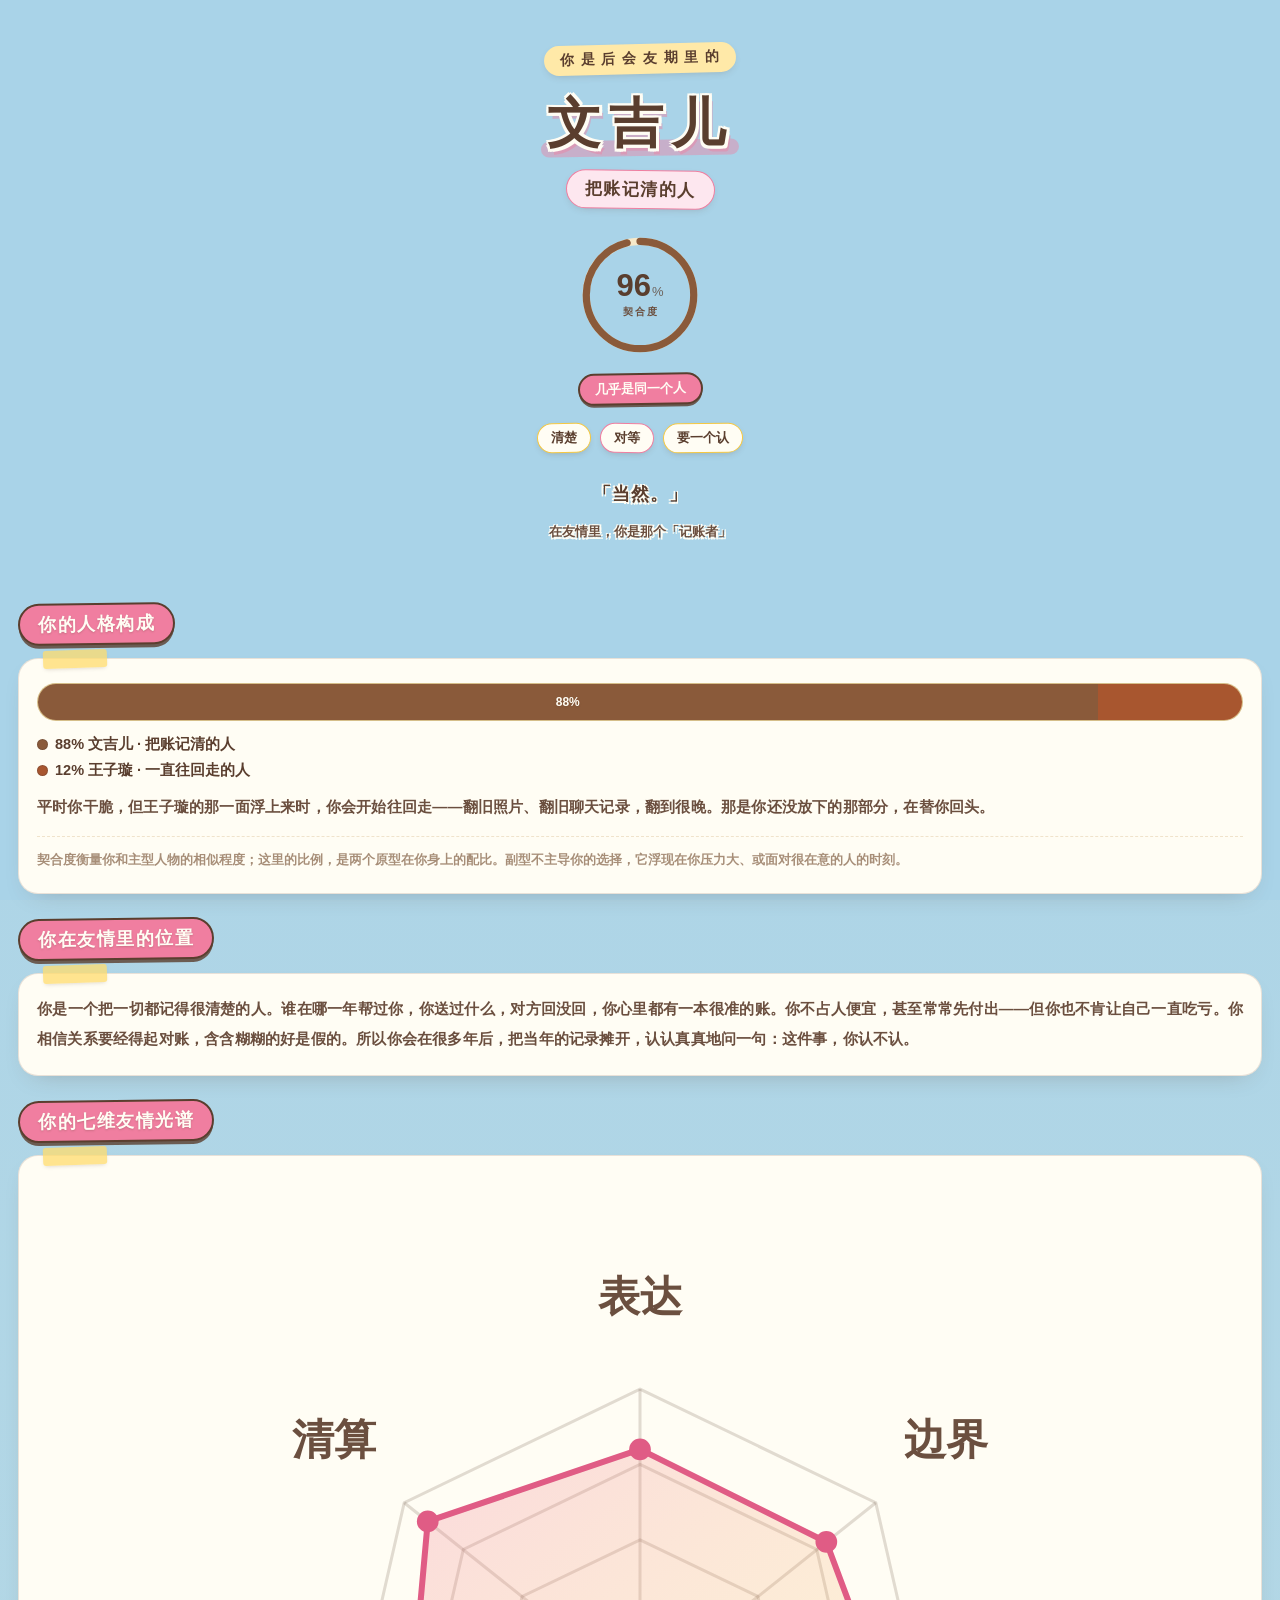
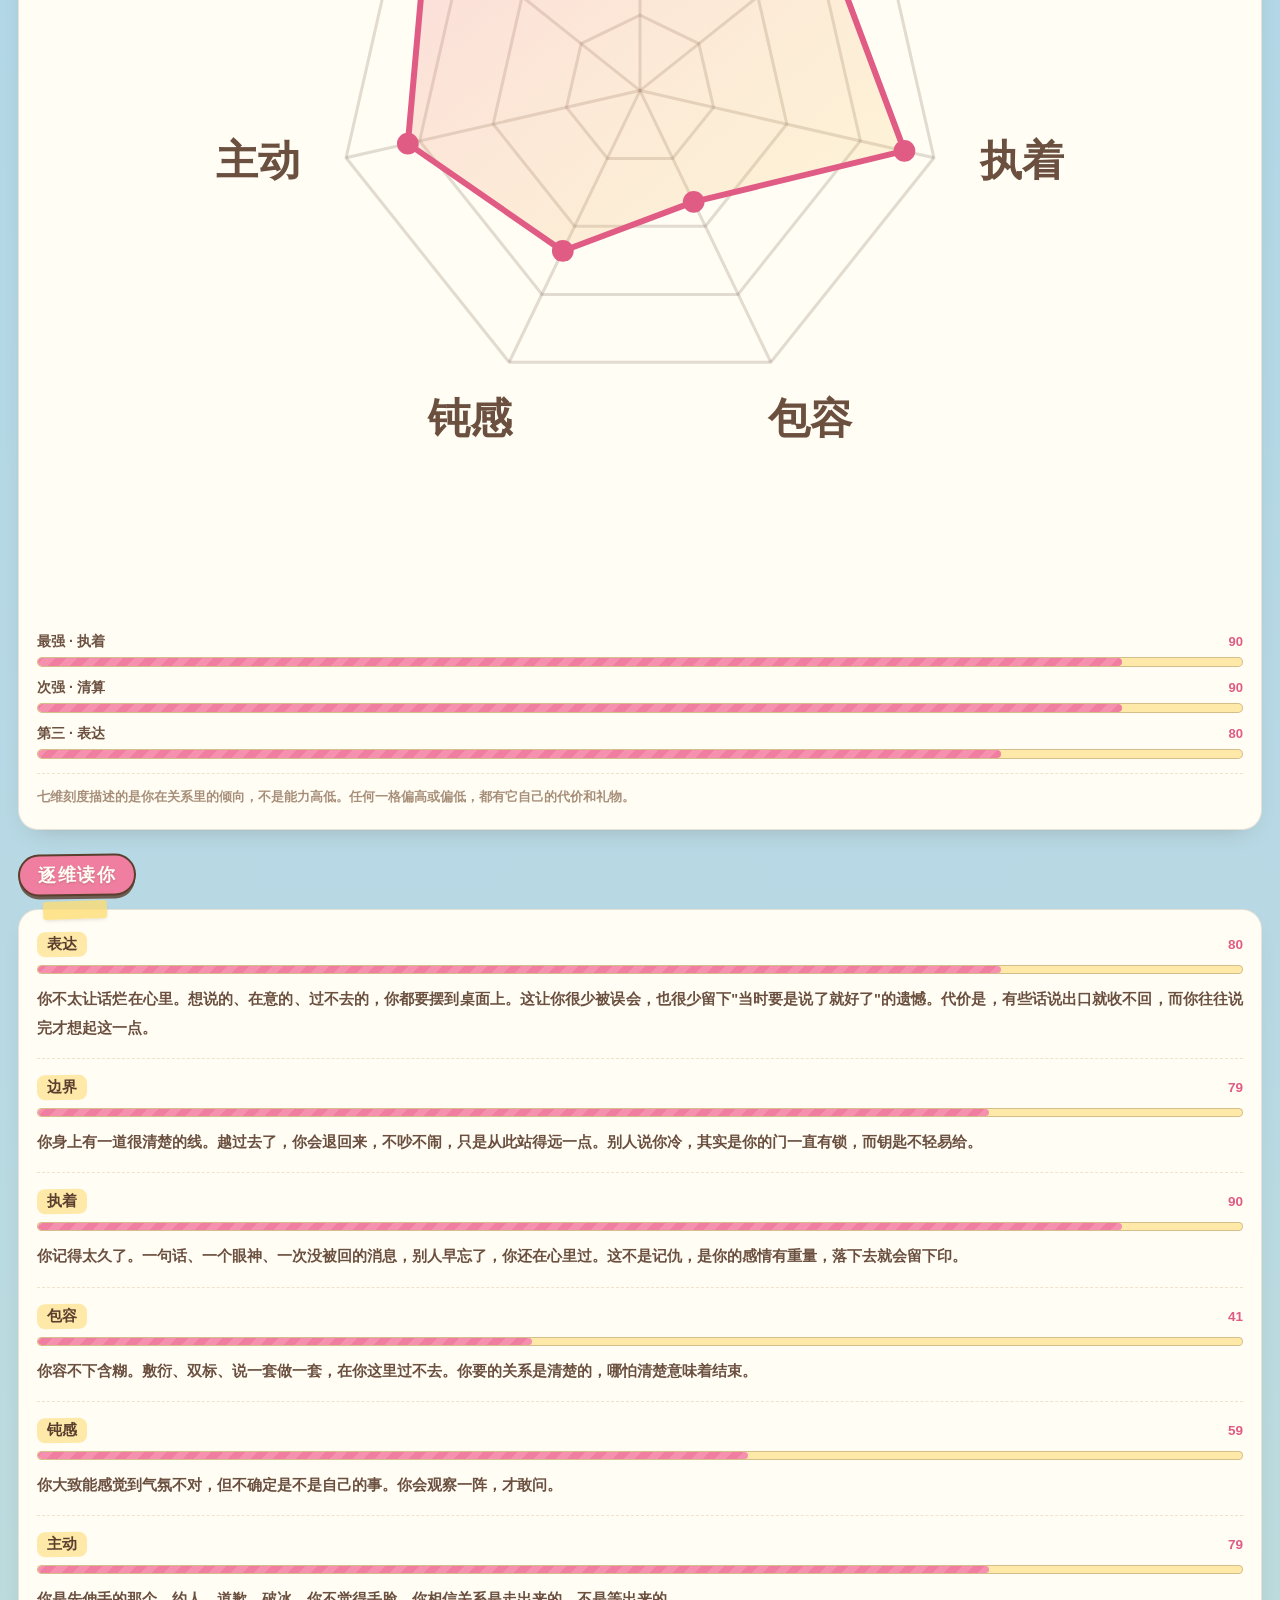
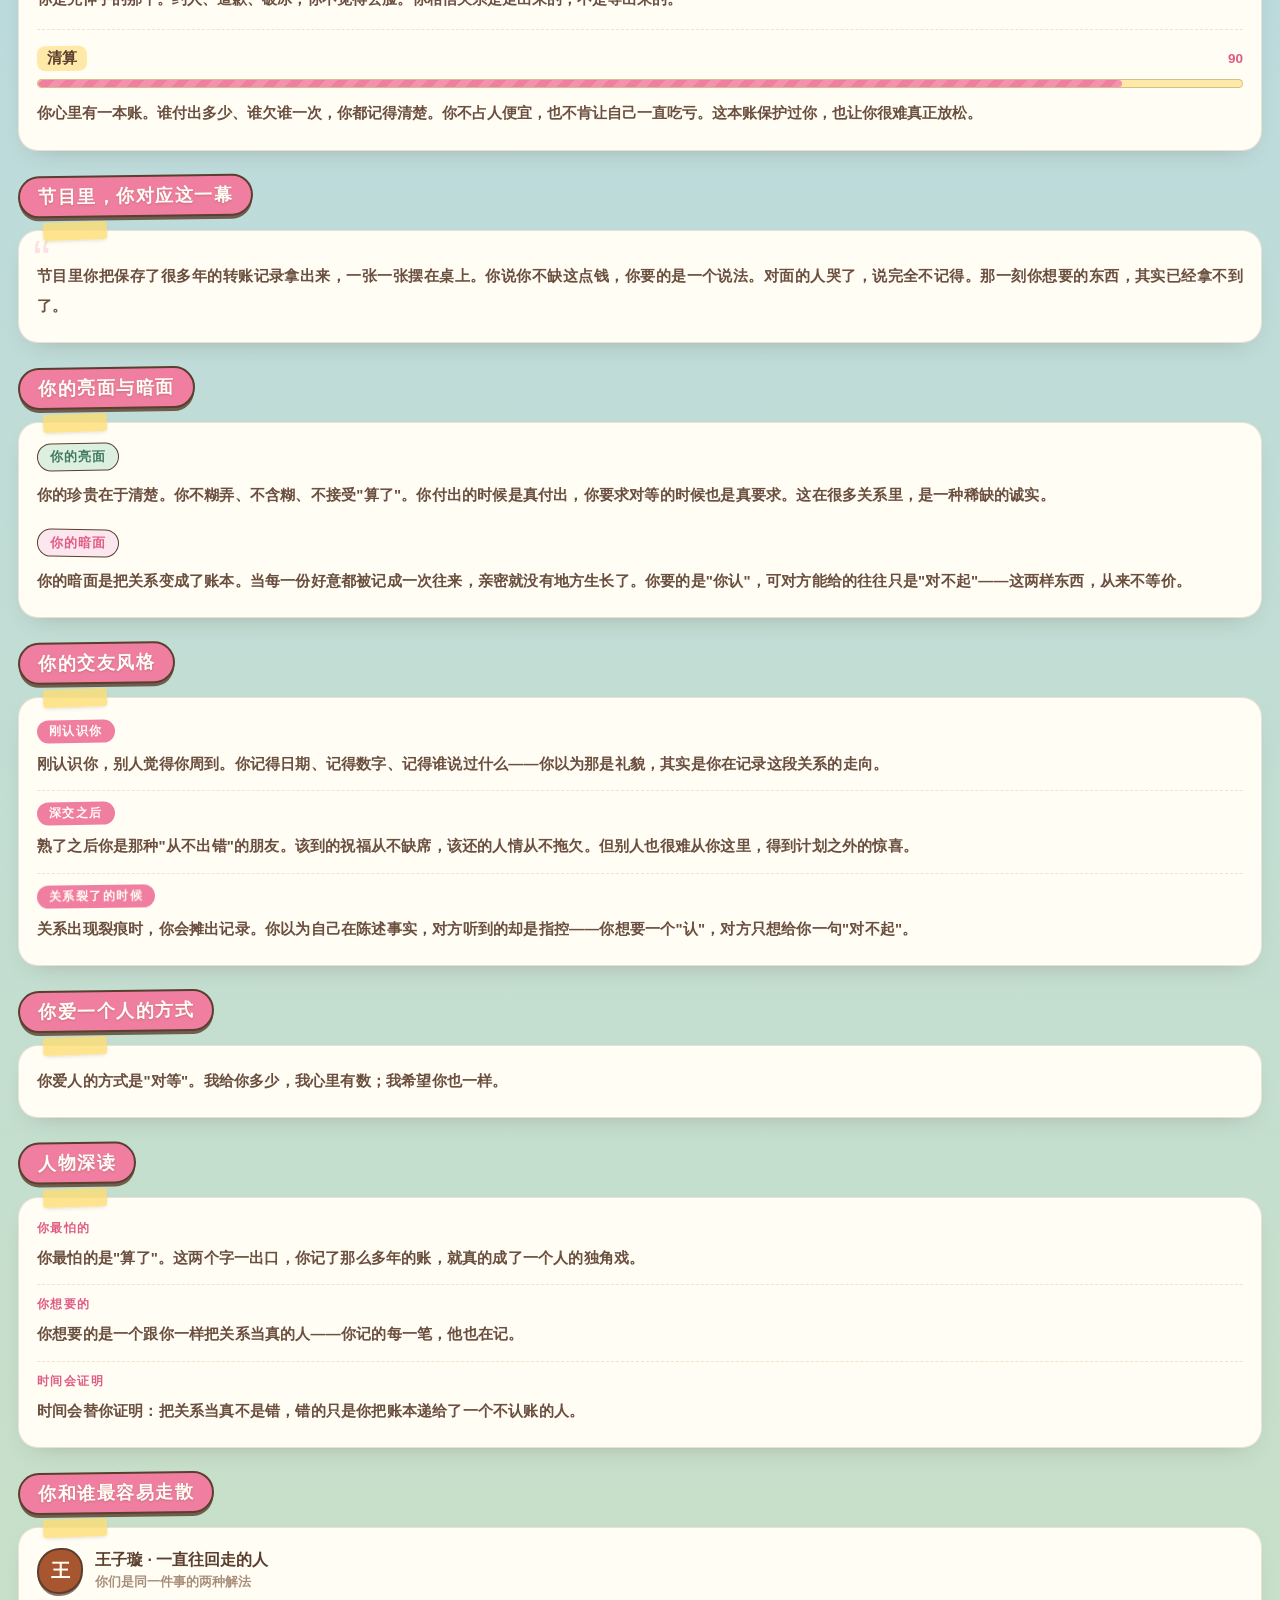
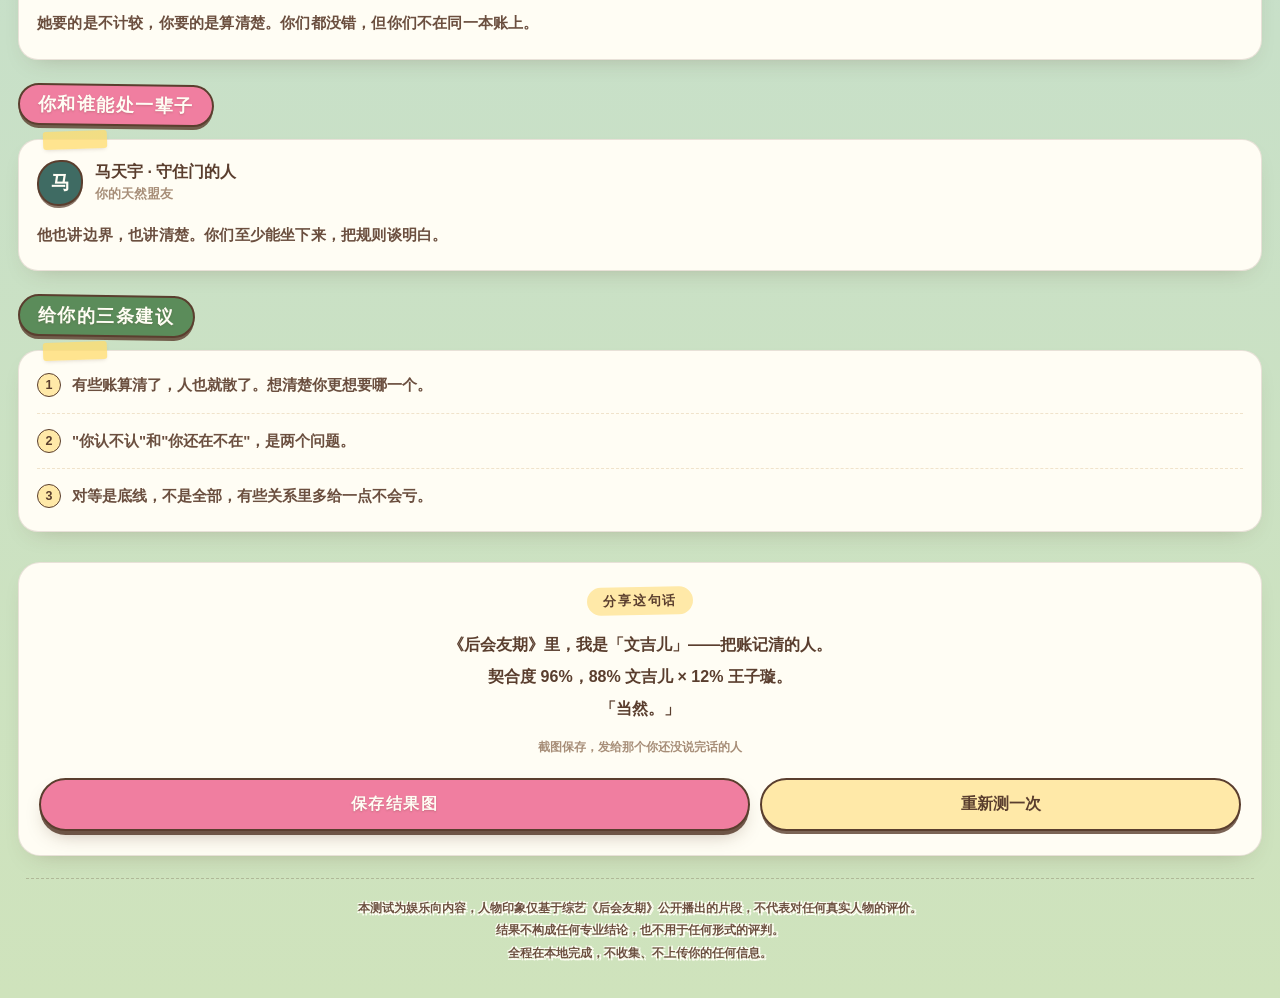
==== commit f702281f: "feat: 全站改版手账可爱风 - AI 生成水彩风景底图（天空/森林/绿皮火车）+ 拍立得装饰图 - 封面/答题/结果全套换装：奶油撕纸卡片、粉黄便签、和纸胶带、涂鸦贴纸（相机/爱心/感叹线 SVG" ====
--- a/demo.html
+++ b/demo.html
@@ -6,6 +6,7 @@
 <title>《后会友期》· 你是里面的谁</title>
 <meta name="description" content="28 个关于友情的瞬间，测出你在《后会友期》里对应的是哪一个人。">
 <link rel="stylesheet" href="style.css?v=20261112">
+<link rel="preload" as="image" href="assets/bg.jpg?v=20261112">
 </head>
 <body>
 
--- a/style.css
+++ b/style.css
@@ -19,13 +19,19 @@
   --serif:"Songti SC","STSong","Source Han Serif SC","SimSun",serif;
   --hand:"Kaiti SC","KaiTi","STKaiti","楷体","Yuanti SC",-apple-system,"PingFang SC","Microsoft YaHei",sans-serif;
 }
+html{background:linear-gradient(180deg,#A9D3E8 0%,#B8D9E4 45%,#CFE3BC 100%)}
 *{margin:0;padding:0;box-sizing:border-box;-webkit-tap-highlight-color:transparent}
 body{
   font-family:var(--hand);
   color:var(--ink);
-  background:#A9D3E8 url("assets/bg.jpg") center top / cover no-repeat fixed;
+  background:transparent;
   -webkit-font-smoothing:antialiased;
   overscroll-behavior:none;
+}
+/* 固定风景底图（iOS 不支持 background-attachment:fixed，改用 fixed 伪元素） */
+body::before{
+  content:"";position:fixed;inset:0;z-index:-1;
+  background:#A9D3E8 url("assets/bg.jpg") center top / cover no-repeat;
 }
 .serif{font-family:var(--serif)}
 
